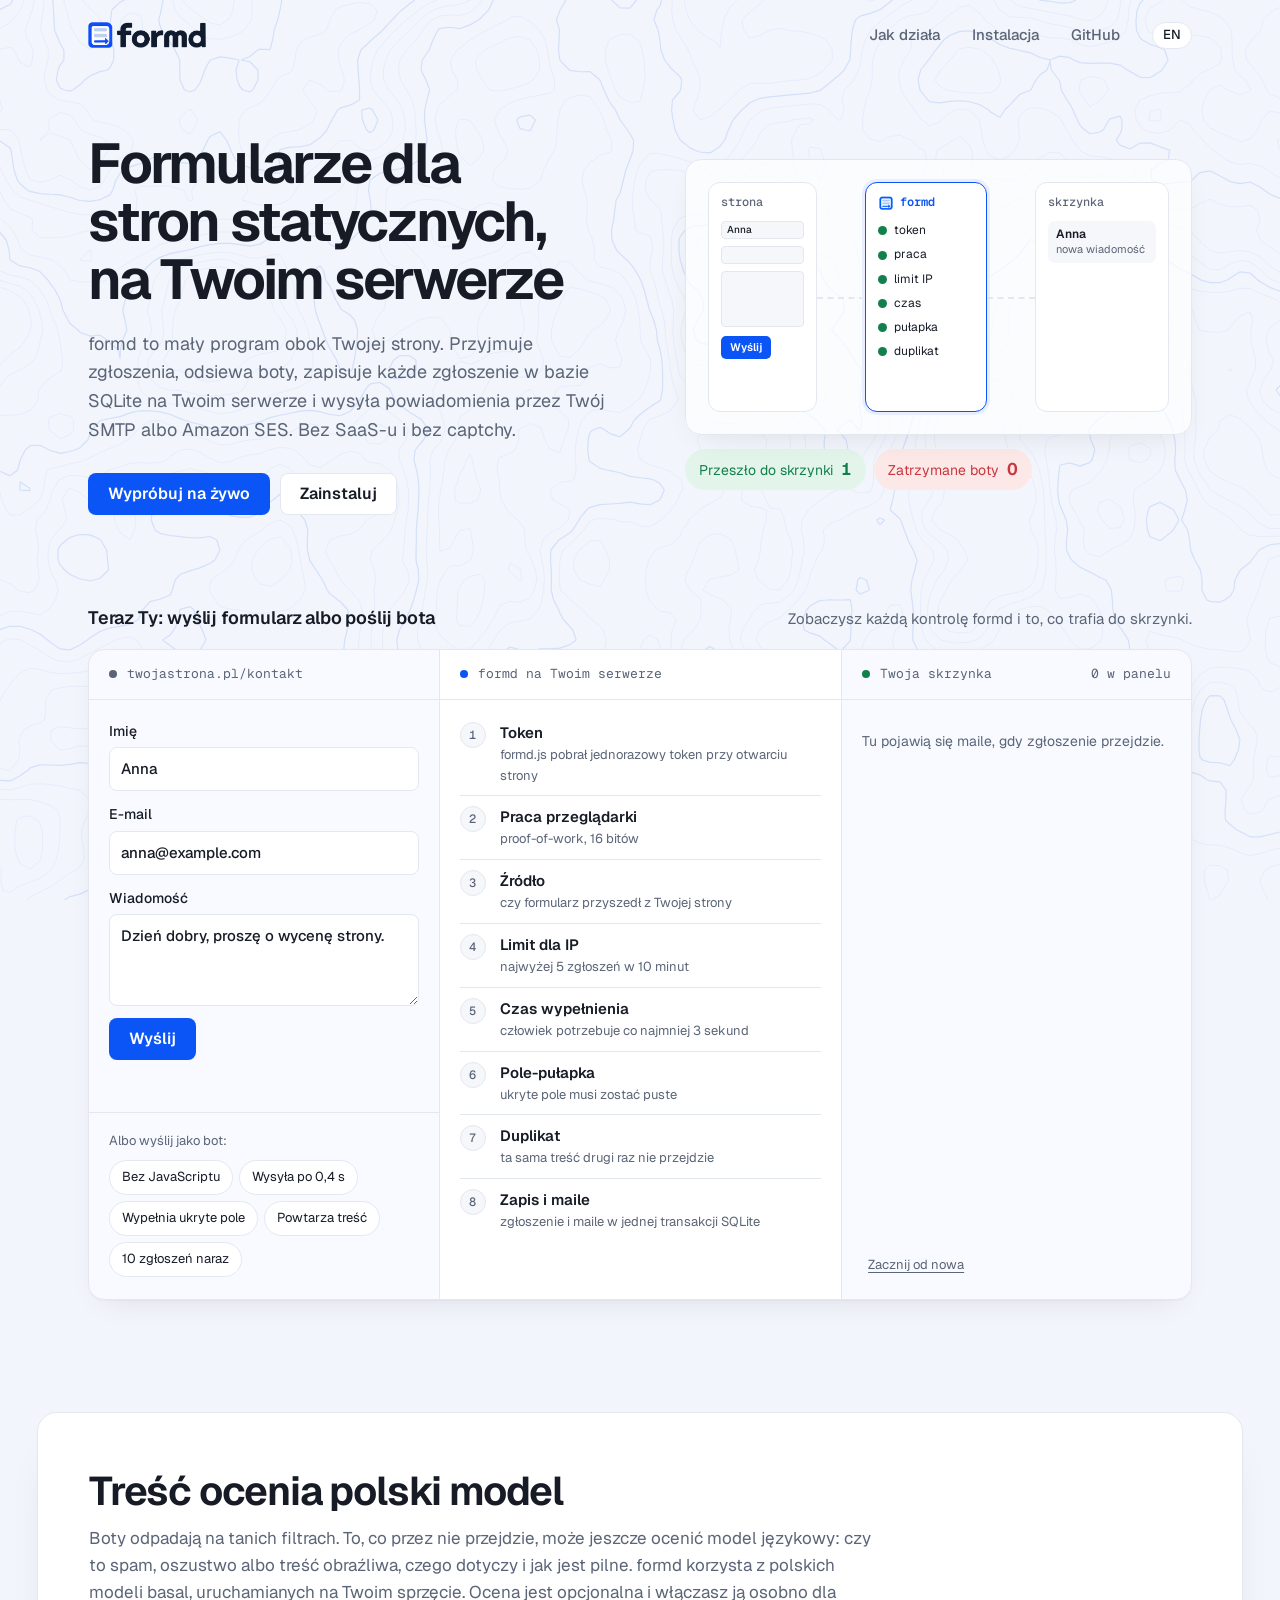
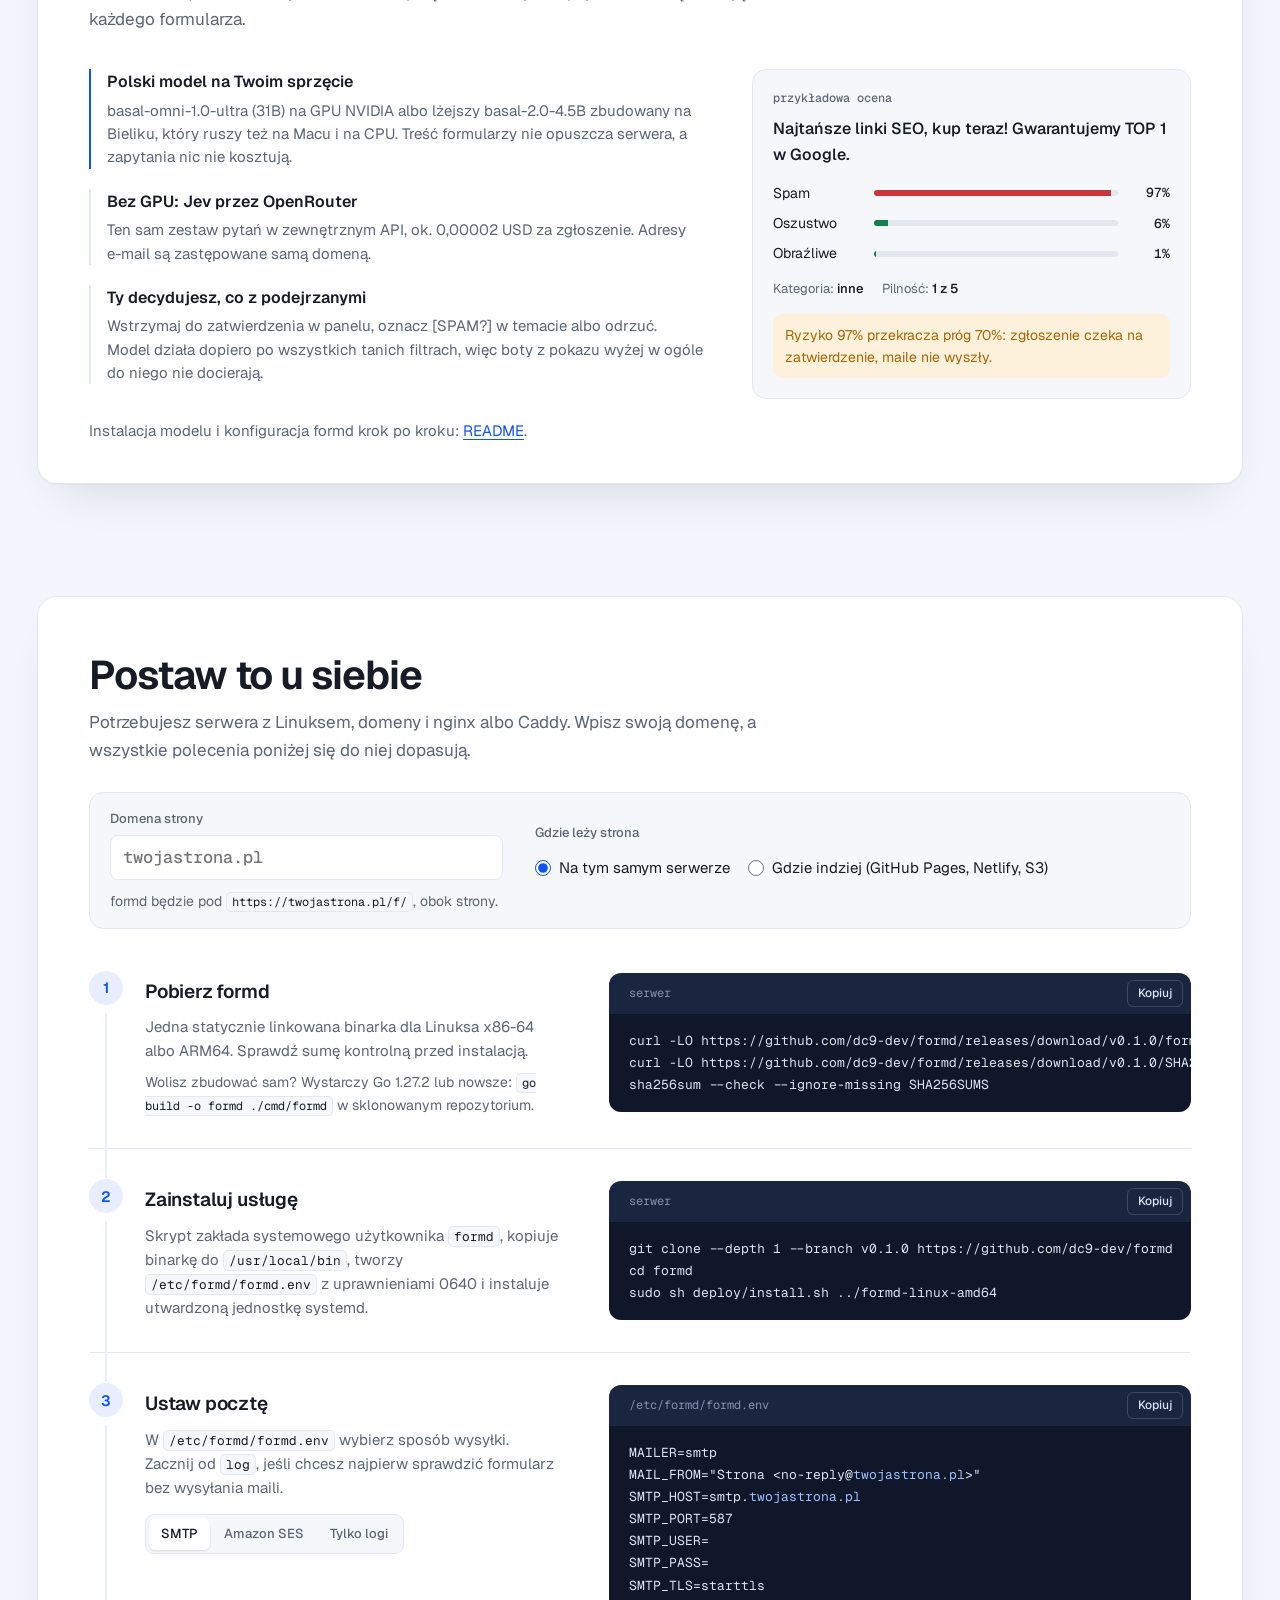
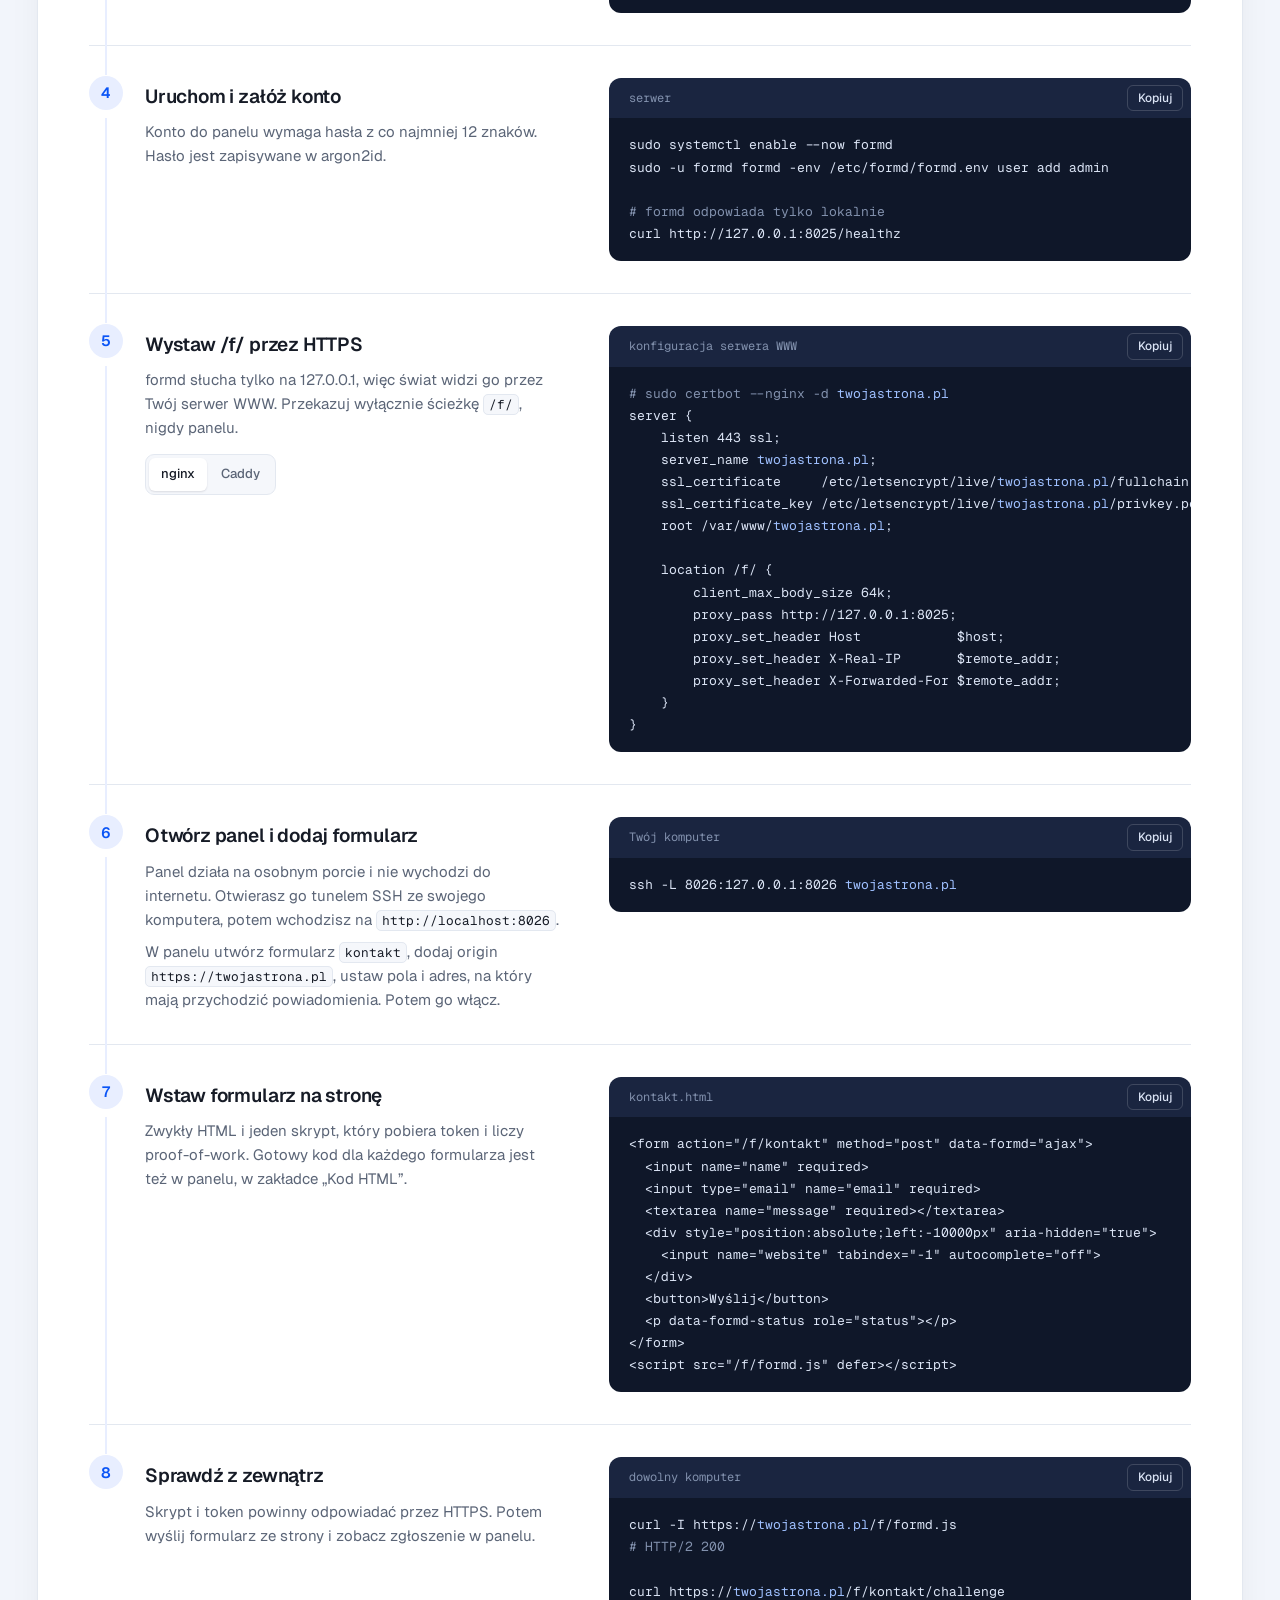
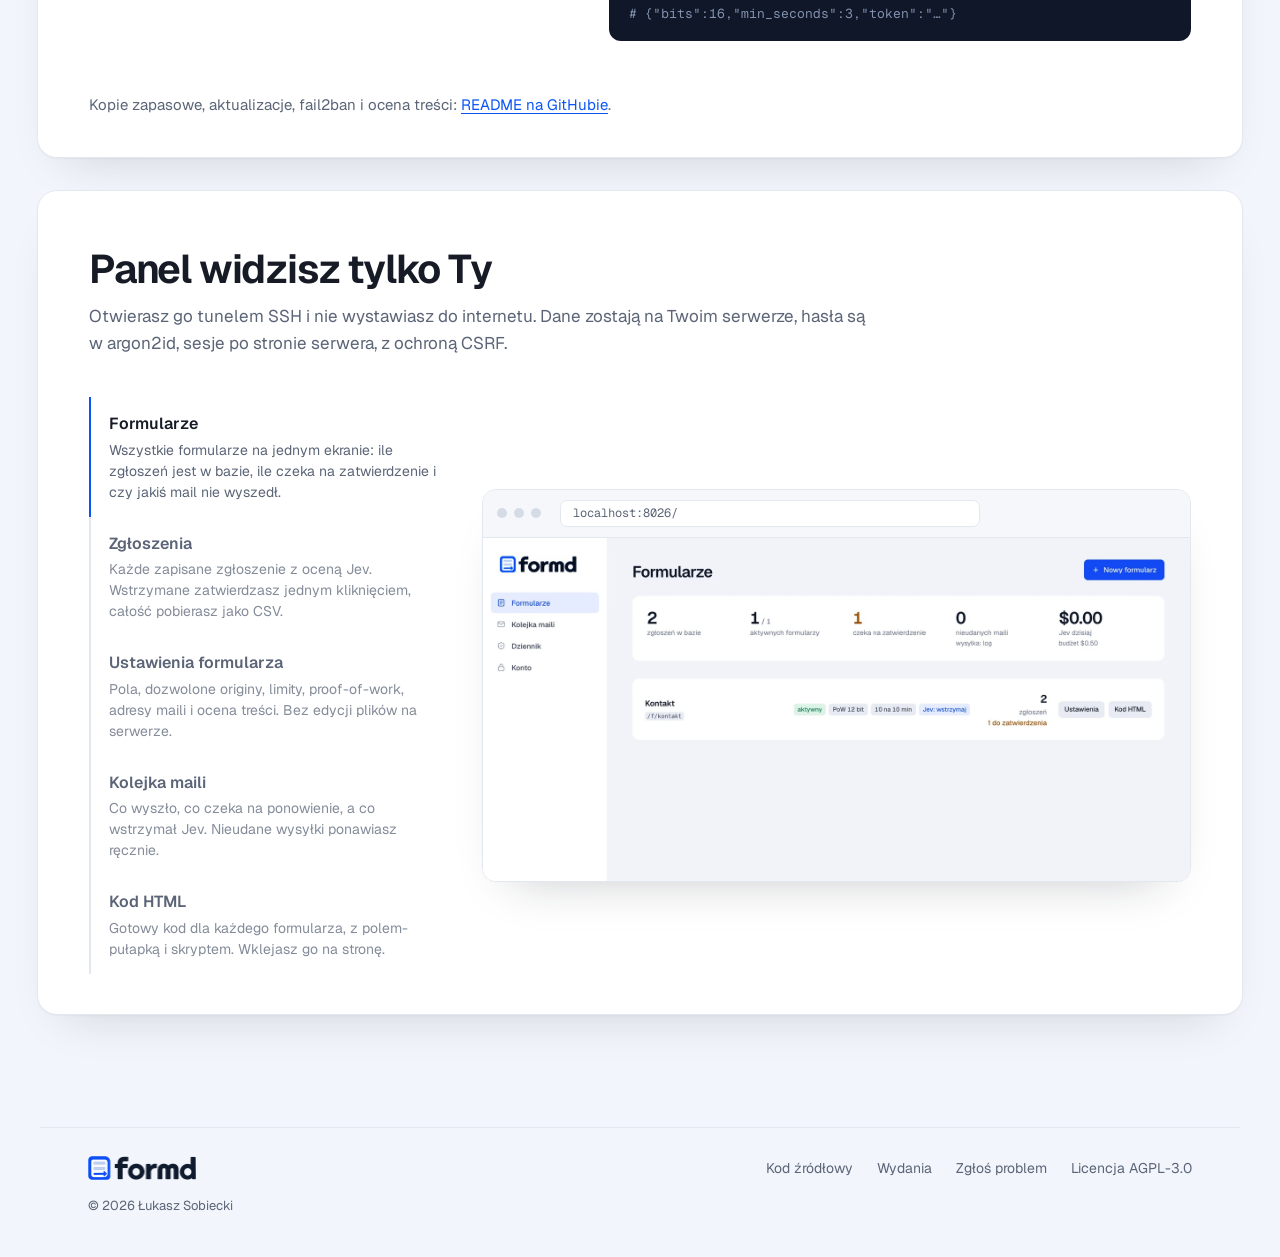
==== docs/pl/index.html @ 0fc8b959 "Serve the site in English and Polish and describe the Polish model English is now the default at / w" ====
<!doctype html>
<html lang="pl">
<head>
<meta charset="utf-8">
<meta name="viewport" content="width=device-width,initial-scale=1">
<title>formd · formularze dla stron statycznych, na Twoim serwerze</title>
<meta name="description" content="formd to mały program obok strony statycznej: przyjmuje formularz, odsiewa boty, zapisuje do SQLite i wysyła maile przez SMTP lub SES. Zobacz na żywo, jak działa.">
<link rel="canonical" href="https://formd.top/pl/">
<link rel="alternate" hreflang="en" href="https://formd.top/">
<link rel="alternate" hreflang="pl" href="https://formd.top/pl/">
<link rel="alternate" hreflang="x-default" href="https://formd.top/">
<meta property="og:title" content="formd · formularze bez SaaS-u">
<meta property="og:description" content="Jedna binarka w Go obok strony statycznej. Formularze, SQLite, SMTP lub SES, proof-of-work zamiast captchy.">
<meta property="og:image" content="https://formd.top/assets/og-pl.png">
<meta property="og:url" content="https://formd.top/pl/">
<meta property="og:locale" content="pl_PL">
<meta name="twitter:card" content="summary_large_image">
<meta name="theme-color" content="#ffffff">
<link rel="icon" href="../assets/favicon.ico" sizes="any">
<link rel="icon" type="image/png" sizes="32x32" href="../assets/formd-icon-32.png">
<link rel="apple-touch-icon" href="../assets/formd-icon-180.png">
<link rel="preconnect" href="https://fonts.googleapis.com">
<link rel="preconnect" href="https://fonts.gstatic.com" crossorigin>
<link href="https://fonts.googleapis.com/css2?family=Geist:wght@400..700&family=Geist+Mono:wght@400;500&display=swap" rel="stylesheet">
<link rel="stylesheet" href="../site.css">
<script src="../site.js" defer></script>
</head>
<body>
<canvas class="bg" aria-hidden="true"></canvas>
<a class="skip" href="#demo">Przejdź do pokazu</a>

<nav class="nav" aria-label="Główna">
  <a class="logo" href="./"><img src="../assets/formd-logo-2x.png" alt="formd" width="118" height="26"></a>
  <div class="nav-links">
    <a href="#demo">Jak działa</a>
    <a href="#install">Instalacja</a>
    <a href="https://github.com/dc9-dev/formd">GitHub</a>
    <a class="lang" href="../" hreflang="en" lang="en" data-lang="en">EN</a>
  </div>
</nav>

<header class="hero">
  <div class="hero-copy">
    <h1>Formularze dla stron statycznych, <span class="nowrap">na Twoim serwerze</span></h1>
    <p>formd to mały program obok Twojej strony. Przyjmuje zgłoszenia, odsiewa boty, zapisuje każde zgłoszenie w bazie SQLite na Twoim serwerze i wysyła powiadomienia przez Twój SMTP albo Amazon SES. Bez SaaS-u i bez captchy.</p>
    <div class="hero-cta">
      <a class="btn btn-lg" href="#demo">Wypróbuj na żywo</a>
      <a class="btn btn-lg btn-ghost" href="#install">Zainstaluj</a>
    </div>
  </div>

  <figure class="viz" aria-labelledby="viz-cap">
    <div class="viz-stage" aria-hidden="true">
      <div class="node n-site">
        <span class="nh">strona</span>
        <div class="mini"><i><em data-type></em></i><i></i><i class="tall"></i><b data-send>Wyślij</b></div>
      </div>
      <div class="node n-formd">
        <span class="nh"><img src="../assets/formd-icon-32.png" alt="" width="16" height="16">formd</span>
        <ul class="ticks"><li data-c="token">token</li><li data-c="praca">praca</li><li data-c="limit">limit IP</li><li data-c="czas">czas</li><li data-c="pulapka">pułapka</li><li data-c="duplikat">duplikat</li></ul>
        <span class="why"></span>
      </div>
      <div class="node n-inbox">
        <span class="nh">skrzynka</span>
        <ul class="rows"></ul>
      </div>
    </div>
    <figcaption id="viz-cap">
      <span class="tally ok">Przeszło do skrzynki <b data-pass>0</b></span>
      <span class="tally bad">Zatrzymane boty <b data-stop>0</b></span>
    </figcaption>
  </figure>
</header>

<main>

<section class="demo" id="demo" aria-labelledby="demo-h">
  <div class="demo-head">
    <h2 id="demo-h">Teraz Ty: wyślij formularz albo poślij bota</h2>
    <p>Zobaczysz każdą kontrolę formd i to, co trafia do skrzynki.</p>
  </div>

  <div class="demo-grid">

    <!-- 1. the visitor's side -->
    <div class="pane site">
      <div class="pane-head"><span class="dot" aria-hidden="true"></span><span>twojastrona.pl/kontakt</span></div>
      <form class="site-form" id="contact" novalidate autocomplete="off">
        <label>Imię<input name="name" value="Anna" maxlength="60" required></label>
        <label>E-mail<input name="email" type="email" value="anna@example.com" maxlength="80" required></label>
        <label>Wiadomość<textarea name="message" rows="3" maxlength="400" required>Dzień dobry, proszę o wycenę strony.</textarea></label>
        <div class="trap" data-trap hidden>
          <label>Ukryte pole „website”<input name="website" tabindex="-1"></label>
          <small>Ludzie go nie widzą. Boty wypełniają wszystko.</small>
        </div>
        <button class="btn" type="submit">Wyślij</button>
        <p class="site-status" data-site-status role="status"></p>
      </form>
      <div class="bots">
        <p>Albo wyślij jako bot:</p>
        <div class="bot-btns">
          <button type="button" data-bot="nojs">Bez JavaScriptu</button>
          <button type="button" data-bot="fast">Wysyła po 0,4 s</button>
          <button type="button" data-bot="trap">Wypełnia ukryte pole</button>
          <button type="button" data-bot="dup">Powtarza treść</button>
          <button type="button" data-bot="flood">10 zgłoszeń naraz</button>
        </div>
      </div>
    </div>

    <!-- 2. what formd checks -->
    <div class="pane flow">
      <div class="pane-head"><span class="dot dot-blue" aria-hidden="true"></span><span>formd na Twoim serwerze</span><span class="pane-meta" data-req></span></div>
      <ol class="steps" aria-live="polite">
        <li data-step="token"><b>Token</b><span>formd.js pobrał jednorazowy token przy otwarciu strony</span></li>
        <li data-step="pow"><b>Praca przeglądarki</b><span>proof-of-work, 16 bitów</span></li>
        <li data-step="origin"><b>Źródło</b><span>czy formularz przyszedł z Twojej strony</span></li>
        <li data-step="rate"><b>Limit dla IP</b><span>najwyżej 5 zgłoszeń w 10 minut</span></li>
        <li data-step="time"><b>Czas wypełnienia</b><span>człowiek potrzebuje co najmniej 3 sekund</span></li>
        <li data-step="trap"><b>Pole-pułapka</b><span>ukryte pole musi zostać puste</span></li>
        <li data-step="dup"><b>Duplikat</b><span>ta sama treść drugi raz nie przejdzie</span></li>
        <li data-step="save"><b>Zapis i maile</b><span>zgłoszenie i maile w jednej transakcji SQLite</span></li>
      </ol>
      <p class="verdict" data-verdict></p>
    </div>

    <!-- 3. what you get -->
    <div class="pane inbox">
      <div class="pane-head"><span class="dot dot-green" aria-hidden="true"></span><span>Twoja skrzynka</span><span class="pane-meta"><span data-count>0</span> w panelu</span></div>
      <ul class="mails" data-mails>
        <li class="empty">Tu pojawią się maile, gdy zgłoszenie przejdzie.</li>
      </ul>
      <p class="blocked" data-blocked hidden>Zatrzymane boty: <b data-blocked-n>0</b>. Żaden nie dotarł do skrzynki.</p>
      <button class="reset" type="button" data-reset>Zacznij od nowa</button>
    </div>

  </div>
</section>

<section class="model card" id="model" aria-labelledby="model-h">
  <div class="panel-head">
    <h2 id="model-h">Treść ocenia polski model</h2>
    <p>Boty odpadają na tanich filtrach. To, co przez nie przejdzie, może jeszcze ocenić model językowy: czy to spam, oszustwo albo treść obraźliwa, czego dotyczy i jak jest pilne. formd korzysta z polskich modeli basal, uruchamianych na Twoim sprzęcie. Ocena jest opcjonalna i włączasz ją osobno dla każdego formularza.</p>
  </div>
  <div class="m-grid">
    <ul class="m-opts">
      <li class="m-main"><b>Polski model na Twoim sprzęcie</b><span>basal-omni-1.0-ultra (31B) na GPU NVIDIA albo lżejszy basal-2.0-4.5B zbudowany na Bieliku, który ruszy też na Macu i na CPU. Treść formularzy nie opuszcza serwera, a zapytania nic nie kosztują.</span></li>
      <li><b>Bez GPU: Jev przez OpenRouter</b><span>Ten sam zestaw pytań w zewnętrznym API, ok. 0,00002 USD za zgłoszenie. Adresy e-mail są zastępowane samą domeną.</span></li>
      <li><b>Ty decydujesz, co z podejrzanymi</b><span>Wstrzymaj do zatwierdzenia w panelu, oznacz [SPAM?] w temacie albo odrzuć. Model działa dopiero po wszystkich tanich filtrach, więc boty z pokazu wyżej w ogóle do niego nie docierają.</span></li>
    </ul>
    <figure class="readout">
      <figcaption>przykładowa ocena</figcaption>
      <q>Najtańsze linki SEO, kup teraz! Gwarantujemy TOP 1 w Google.</q>
        <div class="r-row"><span>Spam</span><span class="r-bar hi"><i style="width:97%"></i></span><output>97%</output></div>
        <div class="r-row"><span>Oszustwo</span><span class="r-bar"><i style="width:6%"></i></span><output>6%</output></div>
        <div class="r-row"><span>Obraźliwe</span><span class="r-bar"><i style="width:1%"></i></span><output>1%</output></div>
      <div class="r-meta"><span>Kategoria: <b>inne</b></span><span>Pilność: <b>1 z 5</b></span></div>
      <p class="r-verdict">Ryzyko 97% przekracza próg 70%: zgłoszenie czeka na zatwierdzenie, maile nie wyszły.</p>
    </figure>
  </div>
  <p class="more">Instalacja modelu i konfiguracja formd krok po kroku: <a href="https://github.com/dc9-dev/formd/blob/main/README.pl.md#polski-model-na-własnym-sprzęcie-basal">README</a>.</p>
</section>

<section class="install" id="install" aria-labelledby="inst-h">
  <div class="inst-head">
    <h2 id="inst-h">Postaw to u siebie</h2>
    <p>Potrzebujesz serwera z Linuksem, domeny i nginx albo Caddy. Wpisz swoją domenę, a wszystkie polecenia poniżej się do niej dopasują.</p>
  </div>

  <form class="setup" id="setup" autocomplete="off" novalidate>
    <label class="setup-domain">Domena strony
      <input name="domain" placeholder="twojastrona.pl" maxlength="80" spellcheck="false" inputmode="url">
    </label>
    <fieldset class="setup-where">
      <legend>Gdzie leży strona</legend>
      <label><input type="radio" name="where" value="same" checked> Na tym samym serwerze</label>
      <label><input type="radio" name="where" value="other"> Gdzie indziej (GitHub Pages, Netlify, S3)</label>
    </fieldset>
    <p class="setup-note" data-variant="same">formd będzie pod <code>https://<span data-d>twojastrona.pl</span>/f/</code>, obok strony.</p>
    <p class="setup-note" data-variant="other" hidden>formd stanie na subdomenie <code>https://<span data-h>forms.twojastrona.pl</span>/f/</code>. Dodaj dla niej rekord DNS A wskazujący na ten serwer.</p>
  </form>

  <ol class="guide">
    <li class="g-step">
      <div class="g-text">
        <h3>Pobierz formd</h3>
        <p>Jedna statycznie linkowana binarka dla Linuksa x86-64 albo ARM64. Sprawdź sumę kontrolną przed instalacją.</p>
        <p class="g-alt">Wolisz zbudować sam? Wystarczy Go 1.27.2 lub nowsze: <code>go build -o formd ./cmd/formd</code> w sklonowanym repozytorium.</p>
      </div>
      <div class="g-code" data-label="serwer"><pre><code>curl -LO https://github.com/dc9-dev/formd/releases/download/v0.1.0/formd-linux-amd64
curl -LO https://github.com/dc9-dev/formd/releases/download/v0.1.0/SHA256SUMS
sha256sum --check --ignore-missing SHA256SUMS</code></pre></div>
    </li>

    <li class="g-step">
      <div class="g-text">
        <h3>Zainstaluj usługę</h3>
        <p>Skrypt zakłada systemowego użytkownika <code>formd</code>, kopiuje binarkę do <code>/usr/local/bin</code>, tworzy <code>/etc/formd/formd.env</code> z uprawnieniami 0640 i instaluje utwardzoną jednostkę systemd.</p>
      </div>
      <div class="g-code" data-label="serwer"><pre><code>git clone --depth 1 --branch v0.1.0 https://github.com/dc9-dev/formd
cd formd
sudo sh deploy/install.sh ../formd-linux-amd64</code></pre></div>
    </li>

    <li class="g-step">
      <div class="g-text">
        <h3>Ustaw pocztę</h3>
        <p>W <code>/etc/formd/formd.env</code> wybierz sposób wysyłki. Zacznij od <code>log</code>, jeśli chcesz najpierw sprawdzić formularz bez wysyłania maili.</p>
        <div class="seg" role="tablist" aria-label="Sposób wysyłki">
          <button type="button" role="tab" aria-selected="true" data-tab="mail" data-show="smtp">SMTP</button>
          <button type="button" role="tab" aria-selected="false" data-tab="mail" data-show="ses">Amazon SES</button>
          <button type="button" role="tab" aria-selected="false" data-tab="mail" data-show="log">Tylko logi</button>
        </div>
      </div>
      <div class="g-code" data-label="/etc/formd/formd.env">
        <pre data-pane="mail" data-name="smtp"><code>MAILER=smtp
MAIL_FROM="Strona &lt;no-reply@<span data-d>twojastrona.pl</span>&gt;"
SMTP_HOST=smtp.<span data-d>twojastrona.pl</span>
SMTP_PORT=587
SMTP_USER=
SMTP_PASS=
SMTP_TLS=starttls</code></pre>
        <pre data-pane="mail" data-name="ses" hidden><code>MAILER=ses
MAIL_FROM="Strona &lt;no-reply@<span data-d>twojastrona.pl</span>&gt;"
AWS_REGION=eu-central-1
<span class="c"># poświadczenia: rola IAM instancji albo
# AWS_ACCESS_KEY_ID i AWS_SECRET_ACCESS_KEY</span></code></pre>
        <pre data-pane="mail" data-name="log" hidden><code>MAILER=log
<span class="c"># maile trafiają tylko do dziennika:
# journalctl -u formd -f</span></code></pre>
      </div>
    </li>

    <li class="g-step">
      <div class="g-text">
        <h3>Uruchom i załóż konto</h3>
        <p>Konto do panelu wymaga hasła z co najmniej 12 znaków. Hasło jest zapisywane w argon2id.</p>
      </div>
      <div class="g-code" data-label="serwer"><pre><code>sudo systemctl enable --now formd
sudo -u formd formd -env /etc/formd/formd.env user add admin

<span class="c"># formd odpowiada tylko lokalnie</span>
curl http://127.0.0.1:8025/healthz</code></pre></div>
    </li>

    <li class="g-step">
      <div class="g-text">
        <h3>Wystaw /f/ przez HTTPS</h3>
        <p>formd słucha tylko na 127.0.0.1, więc świat widzi go przez Twój serwer WWW. Przekazuj wyłącznie ścieżkę <code>/f/</code>, nigdy panelu.</p>
        <div class="seg" role="tablist" aria-label="Serwer WWW">
          <button type="button" role="tab" aria-selected="true" data-tab="proxy" data-show="nginx">nginx</button>
          <button type="button" role="tab" aria-selected="false" data-tab="proxy" data-show="caddy">Caddy</button>
        </div>
        <p class="g-alt" data-pane="proxy" data-name="caddy" hidden>Caddy sam pobierze certyfikat przy pierwszym starcie.</p>
      </div>
      <div class="g-code" data-label="konfiguracja serwera WWW">
        <pre data-pane="proxy" data-name="nginx"><code><span class="c"># sudo certbot --nginx -d <span data-h>twojastrona.pl</span></span>
server {
    listen 443 ssl;
    server_name <span data-h>twojastrona.pl</span>;
    ssl_certificate     /etc/letsencrypt/live/<span data-h>twojastrona.pl</span>/fullchain.pem;
    ssl_certificate_key /etc/letsencrypt/live/<span data-h>twojastrona.pl</span>/privkey.pem;
<span data-variant="same">    root /var/www/<span data-d>twojastrona.pl</span>;
</span>
    location /f/ {
        client_max_body_size 64k;
        proxy_pass http://127.0.0.1:8025;
        proxy_set_header Host            $host;
        proxy_set_header X-Real-IP       $remote_addr;
        proxy_set_header X-Forwarded-For $remote_addr;
    }
<span data-variant="other" hidden>
    location / { return 404; }
</span>}</code></pre>
        <pre data-pane="proxy" data-name="caddy" hidden><code><span data-h>twojastrona.pl</span> {
<span data-variant="same">    root * /var/www/<span data-d>twojastrona.pl</span>
</span>    handle /f/* {
        request_body {
            max_size 64KB
        }
        reverse_proxy 127.0.0.1:8025 {
            header_up X-Real-IP {remote_host}
        }
    }
    handle {
<span data-variant="same">        file_server
</span><span data-variant="other" hidden>        respond 404
</span>    }
}</code></pre>
      </div>
    </li>

    <li class="g-step">
      <div class="g-text">
        <h3>Otwórz panel i dodaj formularz</h3>
        <p>Panel działa na osobnym porcie i nie wychodzi do internetu. Otwierasz go tunelem SSH ze swojego komputera, potem wchodzisz na <code>http://localhost:8026</code>.</p>
        <p>W panelu utwórz formularz <code>kontakt</code>, dodaj origin <code>https://<span data-d>twojastrona.pl</span></code>, ustaw pola i adres, na który mają przychodzić powiadomienia. Potem go włącz.</p>
      </div>
      <div class="g-code" data-label="Twój komputer"><pre><code>ssh -L 8026:127.0.0.1:8026 <span data-h>twojastrona.pl</span></code></pre></div>
    </li>

    <li class="g-step">
      <div class="g-text">
        <h3>Wstaw formularz na stronę</h3>
        <p>Zwykły HTML i jeden skrypt, który pobiera token i liczy proof-of-work. Gotowy kod dla każdego formularza jest też w panelu, w zakładce „Kod HTML”.</p>
        <p class="g-alt" data-variant="other" hidden>Jeśli strona ma nagłówek CSP, dopisz <code><span data-h>forms.twojastrona.pl</span></code> do <code>script-src</code>, <code>connect-src</code> i <code>form-action</code>.</p>
      </div>
      <div class="g-code" data-label="kontakt.html"><pre><code>&lt;form action="<span data-base></span>/f/kontakt" method="post" data-formd="ajax"&gt;
  &lt;input name="name" required&gt;
  &lt;input type="email" name="email" required&gt;
  &lt;textarea name="message" required&gt;&lt;/textarea&gt;
  &lt;div style="position:absolute;left:-10000px" aria-hidden="true"&gt;
    &lt;input name="website" tabindex="-1" autocomplete="off"&gt;
  &lt;/div&gt;
  &lt;button&gt;Wyślij&lt;/button&gt;
  &lt;p data-formd-status role="status"&gt;&lt;/p&gt;
&lt;/form&gt;
&lt;script src="<span data-base></span>/f/formd.js" defer&gt;&lt;/script&gt;</code></pre></div>
    </li>

    <li class="g-step">
      <div class="g-text">
        <h3>Sprawdź z zewnątrz</h3>
        <p>Skrypt i token powinny odpowiadać przez HTTPS. Potem wyślij formularz ze strony i zobacz zgłoszenie w panelu.</p>
      </div>
      <div class="g-code" data-label="dowolny komputer"><pre><code>curl -I https://<span data-h>twojastrona.pl</span>/f/formd.js
<span class="c"># HTTP/2 200</span>

curl https://<span data-h>twojastrona.pl</span>/f/kontakt/challenge
<span class="c"># {"bits":16,"min_seconds":3,"token":"…"}</span></code></pre></div>
    </li>
  </ol>

  <p class="more">Kopie zapasowe, aktualizacje, fail2ban i ocena treści: <a href="https://github.com/dc9-dev/formd/blob/main/README.pl.md#wdrożenie-na-serwerze">README na GitHubie</a>.</p>
</section>

<section class="panel card" id="panel" aria-labelledby="panel-h">
  <div class="panel-head">
    <h2 id="panel-h">Panel widzisz tylko&nbsp;Ty</h2>
    <p>Otwierasz go tunelem SSH i nie wystawiasz do internetu. Dane zostają na Twoim serwerze, hasła są w argon2id, sesje po stronie serwera, z ochroną CSRF.</p>
  </div>

  <div class="shots">
    <div class="shot-list" role="tablist" aria-label="Ekrany panelu" aria-orientation="vertical">
      <button type="button" role="tab" id="st-0" aria-controls="sp-0" aria-selected="true">
        <b>Formularze</b><span>Wszystkie formularze na jednym ekranie: ile zgłoszeń jest w bazie, ile czeka na zatwierdzenie i czy jakiś mail nie wyszedł.</span>
      </button>
      <button type="button" role="tab" id="st-1" aria-controls="sp-1" aria-selected="false" tabindex="-1">
        <b>Zgłoszenia</b><span>Każde zapisane zgłoszenie z oceną Jev. Wstrzymane zatwierdzasz jednym kliknięciem, całość pobierasz jako CSV.</span>
      </button>
      <button type="button" role="tab" id="st-2" aria-controls="sp-2" aria-selected="false" tabindex="-1">
        <b>Ustawienia formularza</b><span>Pola, dozwolone originy, limity, proof-of-work, adresy maili i ocena treści. Bez edycji plików na serwerze.</span>
      </button>
      <button type="button" role="tab" id="st-3" aria-controls="sp-3" aria-selected="false" tabindex="-1">
        <b>Kolejka maili</b><span>Co wyszło, co czeka na ponowienie, a co wstrzymał Jev. Nieudane wysyłki ponawiasz ręcznie.</span>
      </button>
      <button type="button" role="tab" id="st-4" aria-controls="sp-4" aria-selected="false" tabindex="-1">
        <b>Kod HTML</b><span>Gotowy kod dla każdego formularza, z polem-pułapką i skryptem. Wklejasz go na stronę.</span>
      </button>
    </div>
    <div class="browser">
      <div class="browser-bar" aria-hidden="true"><i></i><i></i><i></i><span class="url" data-url>localhost:8026/</span></div>
      <div class="shot-stage">
        <div role="tabpanel" id="sp-0" aria-labelledby="st-0" data-url="localhost:8026/">
          <img src="../assets/panel-forms.webp" alt="Lista formularzy z licznikami: zgłoszenia w bazie, aktywne formularze, czekające na zatwierdzenie, nieudane maile i dzienny koszt Jev" width="1600" height="778" loading="lazy">
        </div>
        <div role="tabpanel" id="sp-1" aria-labelledby="st-1" data-url="localhost:8026/forms/kontakt/submissions" hidden>
          <img src="../assets/panel-submissions.webp" alt="Zgłoszenia formularza Kontakt: wstrzymane zgłoszenie z oceną Jev spam 93% i przyciskiem Zatwierdź i wyślij oraz zwykłe zgłoszenie od Anny" width="1600" height="778" loading="lazy">
        </div>
        <div role="tabpanel" id="sp-2" aria-labelledby="st-2" data-url="localhost:8026/forms/kontakt" hidden>
          <img src="../assets/panel-settings.webp" alt="Ustawienia formularza Kontakt: nazwa, dozwolone originy, przekierowania i lista pól z typem, wymaganiem i limitem znaków" width="1600" height="778" loading="lazy">
        </div>
        <div role="tabpanel" id="sp-3" aria-labelledby="st-3" data-url="localhost:8026/outbox" hidden>
          <img src="../assets/panel-outbox.webp" alt="Kolejka maili z filtrami Oczekujące, Wysłane, Nieudane, Wstrzymane i dwoma mailami: jednym wstrzymanym, jednym wysłanym" width="1600" height="778" loading="lazy">
        </div>
        <div role="tabpanel" id="sp-4" aria-labelledby="st-4" data-url="localhost:8026/forms/kontakt/snippet" hidden>
          <img src="../assets/panel-snippet.webp" alt="Gotowy kod HTML formularza Kontakt z polem-pułapką i skryptem formd.js" width="1600" height="778" loading="lazy">
        </div>
      </div>
    </div>
  </div>
</section>


</main>

<footer class="foot">
  <img src="../assets/formd-logo-2x.png" alt="formd" width="108" height="24" loading="lazy">
  <nav aria-label="Linki">
    <a href="https://github.com/dc9-dev/formd">Kod źródłowy</a>
    <a href="https://github.com/dc9-dev/formd/releases">Wydania</a>
    <a href="https://github.com/dc9-dev/formd/issues">Zgłoś problem</a>
    <a href="https://github.com/dc9-dev/formd/blob/main/LICENSE">Licencja AGPL-3.0</a>
  </nav>
  <p class="foot-copy">© 2026 Łukasz Sobiecki</p>
</footer>

</body>
</html>
---- docs/site.css ----
/* formd.top — a light page built around one live demo of what formd does
   with a form submission. Geist, the panel's own typeface; the logo blue;
   status colours only where a status is shown. */

:root {
  --page: #f2f5fb;
  --bg: #ffffff;
  --surface: #f5f7fb;
  --line: #e3e8f0;
  --ink: #161b26;
  --muted: #5b6577;
  --blue: #0b55f6;
  --blue-soft: #e8eeff;
  --green: #12804a;
  --green-soft: #e3f5ea;
  --amber: #a86400;
  --amber-soft: #fdf1dc;
  --red: #c9363c;
  --red-soft: #fde8e8;

  --sans: "Geist", system-ui, -apple-system, "Segoe UI", sans-serif;
  --mono: "Geist Mono", ui-monospace, "SF Mono", Menlo, monospace;

  --gutter: clamp(16px, 4vw, 48px);
  --max: 1200px;
  --r: 12px;
}

*, *::before, *::after { box-sizing: border-box; }
html { -webkit-text-size-adjust: 100%; scroll-behavior: smooth; }
@media (prefers-reduced-motion: reduce) { html { scroll-behavior: auto; } }
body { margin: 0; background: var(--page); color: var(--ink); font: 400 1rem/1.6 var(--sans); -webkit-font-smoothing: antialiased; }
img { display: block; max-width: 100%; height: auto; }
h1, h2, h3, p, ol, ul, pre { margin: 0; }
ol, ul { padding: 0; list-style: none; }
a { color: var(--blue); text-underline-offset: 3px; }
code, pre { font-family: var(--mono); }
button, input, textarea { font: inherit; color: inherit; }
:focus-visible { outline: 2px solid var(--blue); outline-offset: 2px; }
[hidden] { display: none !important; }
.sr { position: absolute; width: 1px; height: 1px; overflow: hidden; clip: rect(0 0 0 0); white-space: nowrap; }
.bg { position: fixed; inset: 0; z-index: -1; width: 100%; height: 100%; pointer-events: none; }
.skip { position: absolute; left: 16px; top: -60px; background: var(--ink); color: #fff; padding: 8px 12px; border-radius: 6px; text-decoration: none; z-index: 10; }
.skip:focus { top: 12px; }

/* ---------- nav + hero ---------- */
.nav { max-width: var(--max); margin: 0 auto; padding: 22px var(--gutter); display: flex; align-items: center; justify-content: space-between; gap: 20px; }
.nav-links { display: flex; gap: clamp(14px, 3vw, 32px); font-size: 0.9375rem; font-weight: 500; }
.nav-links a { color: var(--muted); text-decoration: none; }
.nav-links a:hover { color: var(--ink); }
.nav-links { align-items: center; }
.nav-links .lang { color: var(--ink); border: 1px solid var(--line); background: var(--bg); border-radius: 999px; padding: 2px 10px; font-size: 0.8125rem; }
.nav-links .lang:hover { border-color: var(--blue); color: var(--blue); }
@media (max-width: 520px) { .nav-links a:not(:nth-last-child(-n+2)) { display: none; } }

.hero {
  max-width: var(--max); margin: 0 auto;
  padding: clamp(28px, 5vw, 72px) var(--gutter) clamp(56px, 7vw, 96px);
  display: grid; grid-template-columns: minmax(0, 1.05fr) minmax(0, 1fr);
  gap: 40px clamp(32px, 5vw, 64px); align-items: center;
}
.nowrap { white-space: nowrap; }
.hero h1 { font-size: clamp(2.25rem, 1.2rem + 2.9vw, 3.5rem); font-weight: 650; line-height: 1.04; letter-spacing: -0.04em; text-wrap: balance; }
.hero-copy > p { margin-top: 20px; color: var(--muted); font-size: 1.125rem; max-width: 32em; }
.hero-cta { margin-top: 28px; display: flex; flex-wrap: wrap; gap: 10px; }
.btn-lg { min-height: 48px; padding: 0 22px; text-decoration: none; }
.btn.btn-ghost { background: var(--bg); color: var(--ink); box-shadow: inset 0 0 0 1px var(--line); }
.btn.btn-ghost:hover { background: var(--surface); }
@media (max-width: 960px) { .hero { grid-template-columns: minmax(0, 1fr); } }

/* hero diagram: submissions travel site -> formd -> inbox */
.viz { margin: 0; }
.viz-stage {
  --g: clamp(28px, 4vw, 48px);
  position: relative;
  display: grid; grid-template-columns: minmax(0, 0.9fr) minmax(0, 1fr) minmax(0, 1.1fr); gap: var(--g);
  padding: 22px; border: 1px solid var(--line); border-radius: 16px; background: rgba(255, 255, 255, .7);
  box-shadow: 0 12px 32px -16px rgba(22, 27, 38, .12);
}
.node { position: relative; z-index: 1; background: var(--bg); border: 1px solid var(--line); border-radius: 12px; padding: 12px; min-width: 0; }
.nh { display: flex; align-items: center; gap: 6px; font: 500 0.75rem/1.3 var(--mono); color: var(--muted); margin-bottom: 10px; white-space: nowrap; overflow: hidden; text-overflow: ellipsis; }
.n-site::after, .n-formd::after {
  content: ""; position: absolute; top: 50%; left: 100%; width: var(--g); margin-left: 1px;
  border-top: 2px dashed var(--line);
}
.n-formd { border-color: var(--blue); box-shadow: 0 0 0 3px var(--blue-soft); }
.n-formd .nh { color: var(--blue); font-weight: 600; }
.mini { display: grid; gap: 7px; }
.mini i { display: block; height: 18px; border-radius: 4px; background: var(--surface); border: 1px solid var(--line); overflow: hidden; padding: 0 5px; font: 500 0.625rem/16px var(--sans); color: var(--ink); white-space: nowrap; }
.mini em { font-style: normal; }
.mini i.tall { height: 56px; }
.mini b { justify-self: start; margin-top: 2px; font-size: 0.6875rem; font-weight: 600; color: #fff; background: var(--blue); border-radius: 5px; padding: 3px 9px; transition: transform .12s; }
.mini b.press { transform: scale(.92); }
.ticks { display: grid; gap: 5px; }
.ticks li { display: flex; align-items: center; gap: 7px; font-size: 0.75rem; color: var(--muted); transition: color .15s; }
.ticks li::before { content: ""; width: 9px; height: 9px; border-radius: 50%; background: var(--line); flex: none; transition: background-color .15s; }
.ticks li.ok { color: var(--ink); }
.ticks li.ok::before { background: var(--green); }
.ticks li.bad { color: var(--red); font-weight: 600; }
.ticks li.bad::before { background: var(--red); }
.why { display: block; margin-top: 9px; min-height: 2.6em; font-size: 0.6875rem; line-height: 1.3; color: var(--red); font-weight: 500; }
.rows { display: grid; gap: 6px; }
.rows li { background: var(--surface); border-radius: 7px; padding: 6px 8px; font-size: 0.6875rem; line-height: 1.3; animation: drop .3s ease-out; }
.rows li b { display: block; font-weight: 600; font-size: 0.75rem; }
.rows li span { color: var(--muted); }
.pkt {
  position: absolute; z-index: 2; left: 0; top: 0;
  padding: 5px 12px; border-radius: 99px; font-size: 0.8125rem; font-weight: 600; white-space: nowrap;
  background: var(--blue); color: #fff; box-shadow: 0 4px 10px rgba(11, 85, 246, .25);
  pointer-events: none;
}
.pkt.bot { background: var(--ink); box-shadow: 0 4px 10px rgba(22, 27, 38, .2); }
.pkt.dead { background: var(--red); }
.viz figcaption { margin-top: 14px; display: flex; flex-wrap: wrap; gap: 8px; }
.tally { display: inline-flex; align-items: baseline; gap: 8px; padding: 7px 14px; border-radius: 99px; font-size: 0.875rem; }
.tally b { font-size: 1.0625rem; font-weight: 650; font-variant-numeric: tabular-nums; }
.tally.ok { background: var(--green-soft); color: var(--green); }
.tally.bad { background: var(--red-soft); color: var(--red); }
@media (max-width: 560px) {
  .viz-stage { --g: 14px; padding: 12px; }
  .node { padding: 9px; }
  .pkt { font-size: 0.6875rem; padding: 3px 9px; }
  .ticks li { font-size: 0.6875rem; }
}

/* ---------- demo ---------- */
.demo { max-width: var(--max); margin: 0 auto; padding: 0 var(--gutter); }
.demo-head { margin-bottom: 16px; display: flex; flex-wrap: wrap; align-items: baseline; justify-content: space-between; gap: 4px 24px; }
.demo-head h2 { font-size: 1.125rem; font-weight: 600; letter-spacing: -0.01em; }
.demo-head p { color: var(--muted); font-size: 0.9375rem; }
.demo-grid {
  display: grid; grid-template-columns: minmax(0, 1fr) minmax(0, 1.15fr) minmax(0, 1fr);
  border: 1px solid var(--line); border-radius: 16px; overflow: hidden; background: #f8faff;
  box-shadow: 0 1px 2px rgba(22, 27, 38, .04), 0 12px 32px -16px rgba(22, 27, 38, .12);
}
.pane { padding: 0 0 22px; min-width: 0; display: flex; flex-direction: column; }
.pane + .pane { border-left: 1px solid var(--line); }
.pane.flow { background: var(--bg); }
.pane-head { display: flex; align-items: center; gap: 10px; padding: 14px 20px; border-bottom: 1px solid var(--line); font-size: 0.8125rem; color: var(--muted); font-family: var(--mono); }
.pane-meta { margin-left: auto; white-space: nowrap; }
.dot { width: 8px; height: 8px; border-radius: 50%; background: var(--muted); flex: none; }
.dot-blue { background: var(--blue); }
.dot-green { background: var(--green); }
@media (max-width: 980px) {
  .demo-grid { grid-template-columns: minmax(0, 1fr); }
  .pane + .pane { border-left: 0; border-top: 1px solid var(--line); }
}

/* visitor form */
.site-form { padding: 20px 20px 0; display: grid; gap: 12px; }
.site-form label { display: grid; gap: 5px; font-size: 0.875rem; font-weight: 500; }
.site-form input, .site-form textarea {
  width: 100%; padding: 9px 11px; border: 1px solid var(--line); border-radius: 8px; background: var(--bg); resize: vertical; font-size: 0.9375rem;
}
.site-form input:focus, .site-form textarea:focus { outline: none; border-color: var(--blue); box-shadow: 0 0 0 3px var(--blue-soft); }
.trap { border: 1px dashed var(--amber); background: var(--amber-soft); border-radius: 8px; padding: 10px 12px; }
.trap small { display: block; margin-top: 4px; color: var(--amber); font-size: 0.8125rem; }
.btn {
  justify-self: start; display: inline-flex; align-items: center; gap: 8px;
  min-height: 42px; padding: 0 20px; border: 0; border-radius: 8px;
  background: var(--blue); color: #fff; font-weight: 600; cursor: pointer;
}
.btn:hover { background: #0843c9; }
.btn:disabled { opacity: .6; cursor: progress; }
.site-status { min-height: 1.6em; font-size: 0.875rem; }
.site-status.ok { color: var(--green); }
.site-status.bad { color: var(--red); }
.bots { margin-top: auto; padding: 18px 20px 0; border-top: 1px solid var(--line); margin-top: 18px; }
.bots p { font-size: 0.8125rem; color: var(--muted); }
.bot-btns { margin-top: 8px; display: flex; flex-wrap: wrap; gap: 6px; }
.bot-btns button {
  border: 1px solid var(--line); background: var(--bg); border-radius: 99px; padding: 6px 12px;
  font-size: 0.8125rem; cursor: pointer;
}
.bot-btns button:hover { border-color: var(--ink); }
.bot-btns button:disabled { opacity: .5; cursor: progress; }

/* checks */
.steps { padding: 12px 20px 0; counter-reset: s; }
.steps li {
  position: relative; counter-increment: s;
  display: grid; grid-template-columns: 28px minmax(0, 1fr); column-gap: 12px;
  padding: 9px 0; border-bottom: 1px solid var(--line);
  transition: opacity .2s;
}
.steps li:last-child { border-bottom: 0; }
.steps li::before {
  content: counter(s); grid-row: span 2; align-self: start;
  width: 26px; height: 26px; border-radius: 50%; margin-top: 1px;
  display: grid; place-items: center;
  font: 500 0.75rem/1 var(--mono); color: var(--muted); background: var(--surface); border: 1px solid var(--line);
  transition: background-color .2s, color .2s, border-color .2s;
}
.steps b { font-weight: 600; font-size: 0.9375rem; }
.steps span { font-size: 0.8125rem; color: var(--muted); }
.steps li.run::before { content: ""; border: 2px solid var(--blue-soft); border-top-color: var(--blue); background: var(--bg); animation: spin .7s linear infinite; }
.steps li.ok::before { content: "✓"; background: var(--green); border-color: var(--green); color: #fff; font-family: var(--sans); font-size: 0.8125rem; }
.steps li.ok span { color: var(--green); }
.steps li.bad::before { content: "✕"; background: var(--red); border-color: var(--red); color: #fff; font-family: var(--sans); }
.steps li.bad span { color: var(--red); font-weight: 500; }
.steps li.fake::before { content: "!"; background: var(--amber); border-color: var(--amber); color: #fff; font-family: var(--sans); font-weight: 700; }
.steps li.fake span { color: var(--amber); font-weight: 500; }
.steps li.skipped { opacity: .35; }
@keyframes spin { to { transform: rotate(360deg); } }
.verdict { margin: 14px 20px 0; padding: 12px 14px; border-radius: 10px; font-size: 0.875rem; }
.verdict:empty { display: none; }
.verdict.ok { background: var(--green-soft); color: var(--green); }
.verdict.bad { background: var(--red-soft); color: var(--red); }
.verdict.fake { background: var(--amber-soft); color: var(--amber); }
.verdict b { font-weight: 600; }

/* inbox */
.mails { padding: 12px 20px 0; display: grid; gap: 10px; align-content: start; }
.mails .empty { color: var(--muted); font-size: 0.875rem; padding: 18px 0; }
.mail { background: var(--bg); border: 1px solid var(--line); border-radius: 10px; padding: 12px 14px; animation: drop .35s ease-out; }
.mail .to { font: 400 0.75rem/1.4 var(--mono); color: var(--muted); }
.mail .subj { font-weight: 600; font-size: 0.9375rem; margin-top: 2px; }
.mail .body { font-size: 0.8125rem; color: var(--muted); margin-top: 2px; overflow-wrap: anywhere; }
@keyframes drop { from { opacity: 0; transform: translateY(-6px); } }
.blocked { margin: 12px 20px 0; font-size: 0.8125rem; color: var(--muted); }
.blocked b { color: var(--ink); }
.reset { margin: auto 20px 0; padding-top: 18px; align-self: start; background: none; border: 0; color: var(--muted); font-size: 0.8125rem; text-decoration: underline; text-underline-offset: 3px; cursor: pointer; }
.reset:hover { color: var(--ink); }

/* ---------- install guide ---------- */
.install, .panel, .model { max-width: var(--max); margin: 0 auto; padding: clamp(64px, 9vw, 112px) var(--gutter) 0; }
.install h2, .panel h2, .model h2 { font-size: clamp(1.75rem, 1.2rem + 2vw, 2.5rem); font-weight: 650; letter-spacing: -0.03em; line-height: 1.1; }
.install, .panel.card, .model.card {
  max-width: calc(var(--max) - 2 * var(--gutter) + 2 * clamp(20px, 4vw, 56px));
  margin-top: clamp(64px, 9vw, 112px);
  padding: clamp(28px, 5vw, 56px) clamp(20px, 4vw, 56px) clamp(24px, 4vw, 40px);
  background: var(--bg); border: 1px solid var(--line); border-radius: 20px;
  box-shadow: 0 1px 2px rgba(22, 27, 38, .04), 0 24px 48px -28px rgba(22, 27, 38, .18);
}
@media (max-width: 1240px) { .install, .panel.card, .model.card { margin-left: var(--gutter); margin-right: var(--gutter); } }
.install .setup { background: var(--surface); }
.panel.card { margin-top: clamp(20px, 3vw, 32px); }
.inst-head p { margin-top: 12px; max-width: 40em; color: var(--muted); font-size: 1.0625rem; }

.setup {
  margin-top: 28px; padding: 16px 20px;
  display: grid; grid-template-columns: minmax(0, 1fr) auto; gap: 10px 32px; align-items: end;
  background: var(--bg);
  border: 1px solid var(--line); border-radius: 14px;
}
.setup-domain { display: grid; gap: 6px; font-size: 0.8125rem; font-weight: 500; color: var(--muted); }
.setup-domain input {
  font: 500 1.0625rem/1.3 var(--mono); color: var(--ink);
  padding: 10px 12px; border: 1px solid var(--line); border-radius: 8px; background: var(--bg); width: 100%;
}
.setup-domain input:focus { outline: none; border-color: var(--blue); box-shadow: 0 0 0 3px var(--blue-soft); }
.setup-where { border: 0; margin: 0; padding: 0; display: flex; flex-wrap: wrap; gap: 6px 18px; min-width: 0; }
.setup-where legend { float: left; width: 100%; padding: 0; margin-bottom: 6px; font-size: 0.8125rem; font-weight: 500; color: var(--muted); }
.setup-where label { display: inline-flex; align-items: center; gap: 8px; font-size: 0.9375rem; cursor: pointer; }
.setup-where input { accent-color: var(--blue); width: 16px; height: 16px; margin: 0; }
.setup-note { grid-column: 1 / -1; font-size: 0.875rem; color: var(--muted); }
.setup-note code { color: var(--ink); font-size: 0.8125rem; }
@media (max-width: 760px) { .setup { grid-template-columns: minmax(0, 1fr); } }

.guide { margin-top: 12px; counter-reset: g; }
.g-step {
  counter-increment: g; position: relative;
  display: grid; grid-template-columns: minmax(0, 5fr) minmax(0, 7fr); gap: 20px clamp(24px, 4vw, 48px);
  padding: 32px 0 32px 56px; border-bottom: 1px solid var(--line);
}
.g-step:last-child { border-bottom: 0; }
.g-step::before {
  content: counter(g); position: absolute; left: 0; top: 30px;
  width: 34px; height: 34px; border-radius: 50%;
  display: grid; place-items: center;
  font: 600 0.9375rem/1 var(--sans); color: var(--blue); background: var(--blue-soft);
}
.g-step::after { content: ""; position: absolute; left: 16px; top: 72px; bottom: -30px; width: 2px; background: var(--blue-soft); }
.g-step:last-child::after { display: none; }
.g-text h3 { font-size: 1.1875rem; font-weight: 600; letter-spacing: -0.01em; margin-top: 4px; }
.g-text p { margin-top: 8px; color: var(--muted); font-size: 0.9375rem; }
.g-text code, .setup-note code { font-size: 0.85em; background: var(--surface); border: 1px solid var(--line); border-radius: 5px; padding: 1px 5px; color: var(--ink); overflow-wrap: anywhere; }
.g-alt { font-size: 0.875rem !important; }
.g-code { position: relative; min-width: 0; }
.g-code pre {
  background: #0f1729; color: #dbe4f5;
  border-radius: 0 0 var(--r) var(--r); padding: 16px 20px;
  overflow-x: auto; font-size: 0.8125rem; line-height: 1.7;
}
.g-code .c { color: #8291ad; }
.g-code [data-d], .g-code [data-h], .g-code [data-base] { color: #9fc0ff; }
.g-bar {
  display: flex; align-items: center; justify-content: space-between; gap: 12px;
  background: #1a2540; color: #8291ad; border-radius: var(--r) var(--r) 0 0;
  padding: 7px 8px 7px 20px; font: 400 0.75rem/1.4 var(--mono);
}
.copy {
  border: 1px solid rgba(255, 255, 255, .16); background: transparent; color: #dbe4f5;
  border-radius: 6px; padding: 4px 10px; font: 500 0.75rem/1.4 var(--sans); cursor: pointer;
}
.copy:hover { background: rgba(255, 255, 255, .1); }
.seg { margin-top: 14px; display: inline-flex; padding: 3px; gap: 2px; background: var(--surface); border: 1px solid var(--line); border-radius: 9px; }
.seg button { border: 0; background: transparent; padding: 6px 12px; border-radius: 6px; font-size: 0.8125rem; font-weight: 500; color: var(--muted); cursor: pointer; }
.seg button[aria-selected=true] { background: var(--bg); color: var(--ink); box-shadow: 0 1px 2px rgba(22, 27, 38, .12); }
.more { margin-top: 20px; color: var(--muted); font-size: 0.9375rem; }
@media (max-width: 900px) {
  .g-step { grid-template-columns: minmax(0, 1fr); padding-left: 48px; }
}

/* ---------- content check: the Polish model, the options, one sample readout ---------- */
.m-grid { margin-top: clamp(24px, 4vw, 36px); display: grid; grid-template-columns: minmax(0, 7fr) minmax(0, 5fr); gap: clamp(24px, 4vw, 48px); align-items: start; }
.m-opts { display: grid; gap: 20px; }
.m-opts li { display: grid; gap: 4px; padding-left: 16px; border-left: 2px solid var(--line); }
.m-opts li.m-main { border-left-color: var(--blue); }
.m-opts b { font-weight: 600; }
.m-opts span { color: var(--muted); font-size: 0.9375rem; line-height: 1.55; }
.readout { margin: 0; background: var(--surface); border: 1px solid var(--line); border-radius: 14px; padding: 20px; }
.readout figcaption { font: 500 0.75rem var(--mono); color: var(--muted); }
.readout q { display: block; margin: 10px 0 14px; font-weight: 550; quotes: none; }
.r-row { display: grid; grid-template-columns: 6.5em minmax(0, 1fr) 3em; align-items: center; gap: 10px; margin-top: 8px; font-size: 0.875rem; }
.r-row output { font: 500 0.8125rem var(--mono); text-align: right; }
.r-bar { height: 6px; border-radius: 3px; background: var(--line); overflow: hidden; }
.r-bar i { display: block; height: 100%; background: var(--green); }
.r-bar.hi i { background: var(--red); }
.r-meta { display: flex; flex-wrap: wrap; gap: 6px 18px; margin-top: 14px; font-size: 0.8125rem; color: var(--muted); }
.r-meta b { color: var(--ink); font-weight: 550; }
.r-verdict { margin-top: 14px; padding: 10px 12px; border-radius: 9px; background: var(--amber-soft); color: var(--amber); font-size: 0.875rem; }
@media (max-width: 900px) { .m-grid { grid-template-columns: minmax(0, 1fr); } }

/* ---------- panel: list on the left, screenshot on the right ---------- */
.panel-head p { margin-top: 12px; max-width: 46em; color: var(--muted); font-size: 1.0625rem; }

.shots { margin-top: clamp(28px, 4vw, 40px); display: grid; grid-template-columns: minmax(0, 4fr) minmax(0, 8fr); gap: clamp(20px, 3vw, 40px); align-items: center; }
.shot-list { display: grid; }
.shot-list button {
  display: grid; gap: 3px; text-align: left; cursor: pointer;
  background: none; border: 0; border-left: 2px solid var(--line);
  padding: 14px 0 14px 18px;
  transition: border-color .15s;
}
.shot-list b { font-size: 1rem; font-weight: 600; color: var(--muted); transition: color .15s; }
.shot-list span { font-size: 0.875rem; color: var(--muted); line-height: 1.5; }
.shot-list button:hover b { color: var(--ink); }
.shot-list button[aria-selected=true] { border-left-color: var(--blue); }
.shot-list button[aria-selected=true] b { color: var(--ink); }
.shot-list button[aria-selected=false] span { opacity: .75; }
.shot-list button:focus-visible { outline-offset: -2px; }

.browser { border: 1px solid var(--line); border-radius: 14px; overflow: hidden; background: var(--bg); box-shadow: 0 24px 48px -30px rgba(22, 27, 38, .28); }
.browser-bar { display: flex; align-items: center; gap: 7px; padding: 10px 14px; background: var(--surface); border-bottom: 1px solid var(--line); }
.browser-bar i { width: 10px; height: 10px; border-radius: 50%; background: #d6dce6; flex: none; }
.url { margin-left: 12px; flex: 1; min-width: 0; max-width: 420px; background: var(--bg); border: 1px solid var(--line); border-radius: 7px; padding: 4px 12px; font: 400 0.75rem/1.4 var(--mono); color: var(--muted); white-space: nowrap; overflow: hidden; text-overflow: ellipsis; }
.shot-stage img { width: 100%; animation: shotin .25s ease-out; }
@keyframes shotin { from { opacity: .3; } }
@media (max-width: 900px) {
  .shots { grid-template-columns: minmax(0, 1fr); }
  .browser { order: -1; }
}

/* ---------- footer ---------- */
.foot {
  max-width: var(--max); margin: clamp(64px, 9vw, 112px) auto 0; padding: 28px var(--gutter) 40px;
  border-top: 1px solid var(--line);
  display: flex; flex-wrap: wrap; align-items: center; justify-content: space-between; gap: 16px;
}
.foot-copy { width: 100%; font-size: 0.8125rem; color: var(--muted); }
.foot nav { display: flex; flex-wrap: wrap; gap: 8px 24px; font-size: 0.875rem; }
.foot nav a { color: var(--muted); text-decoration: none; }
.foot nav a:hover { color: var(--ink); }

@media (prefers-reduced-motion: reduce) {
  .steps li.run::before { animation: none; }
  .mail { animation: none; }
  .shot-stage img { animation: none; }
}
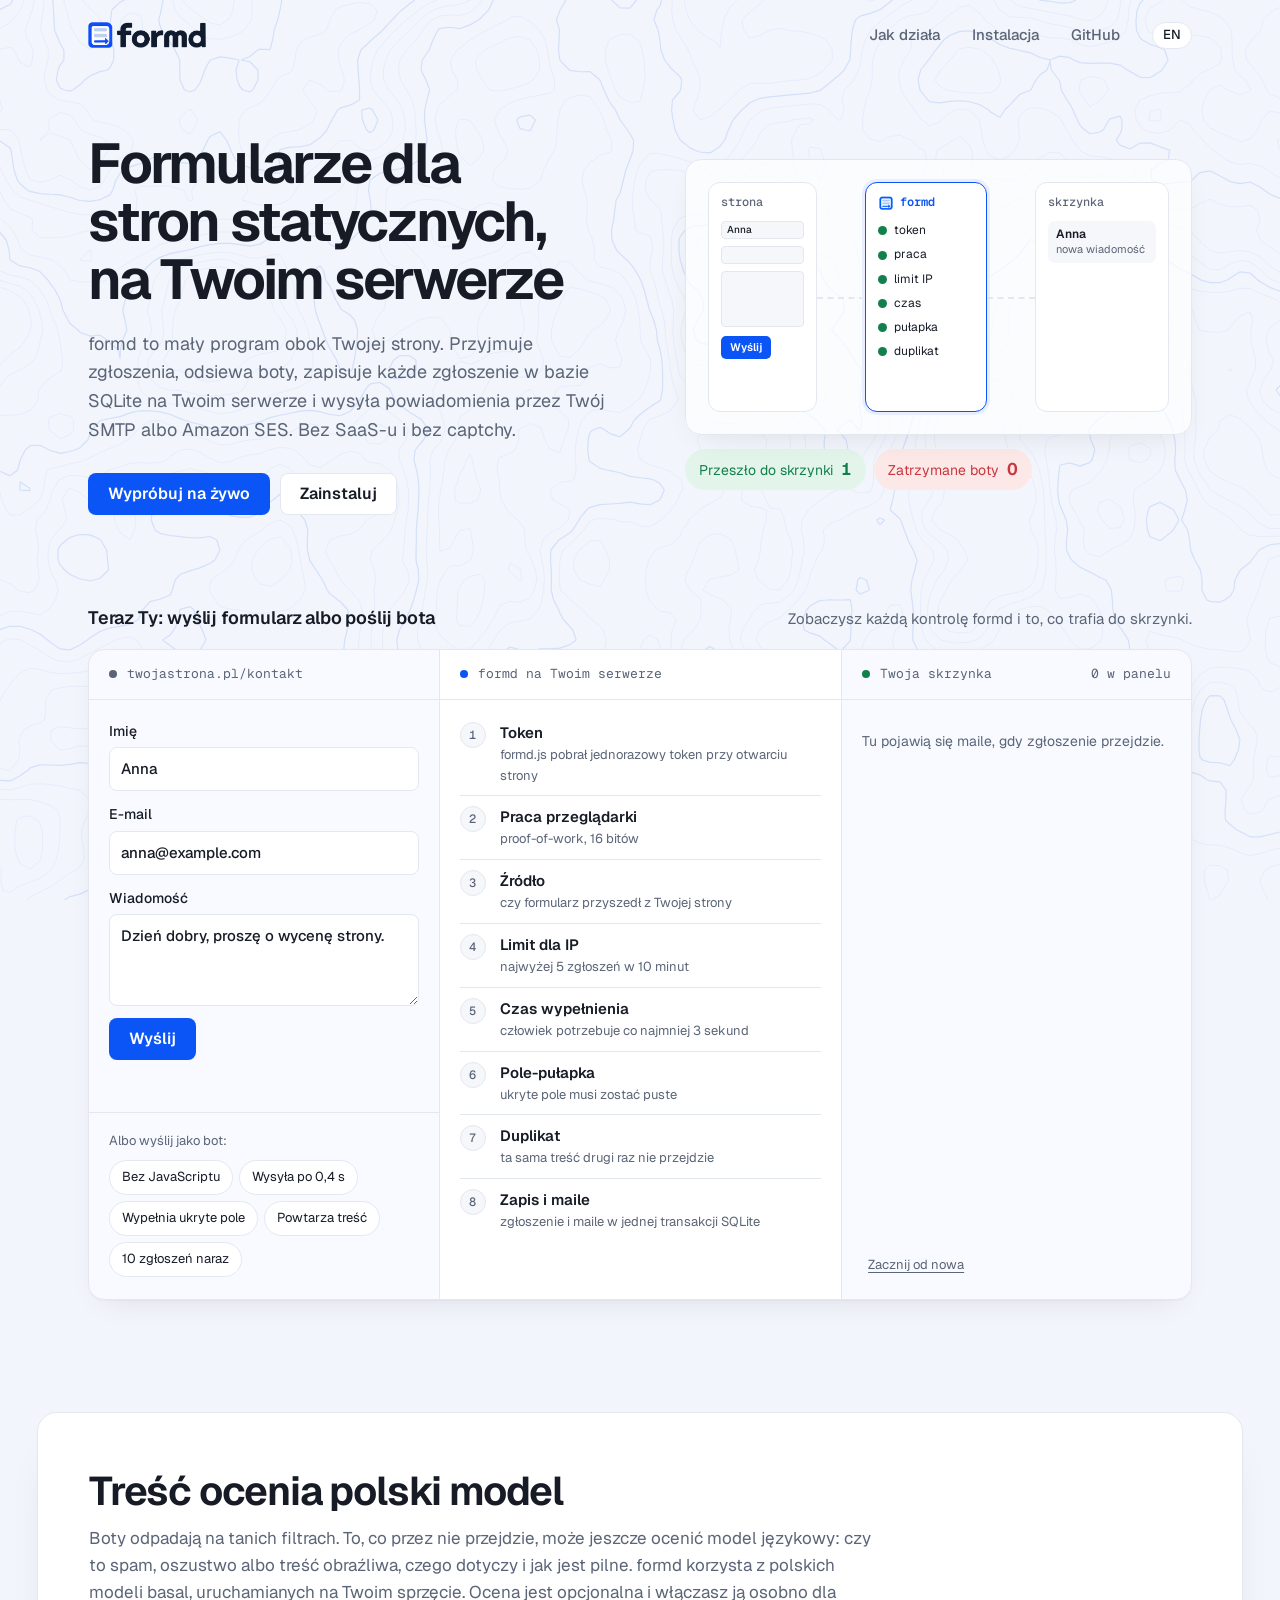
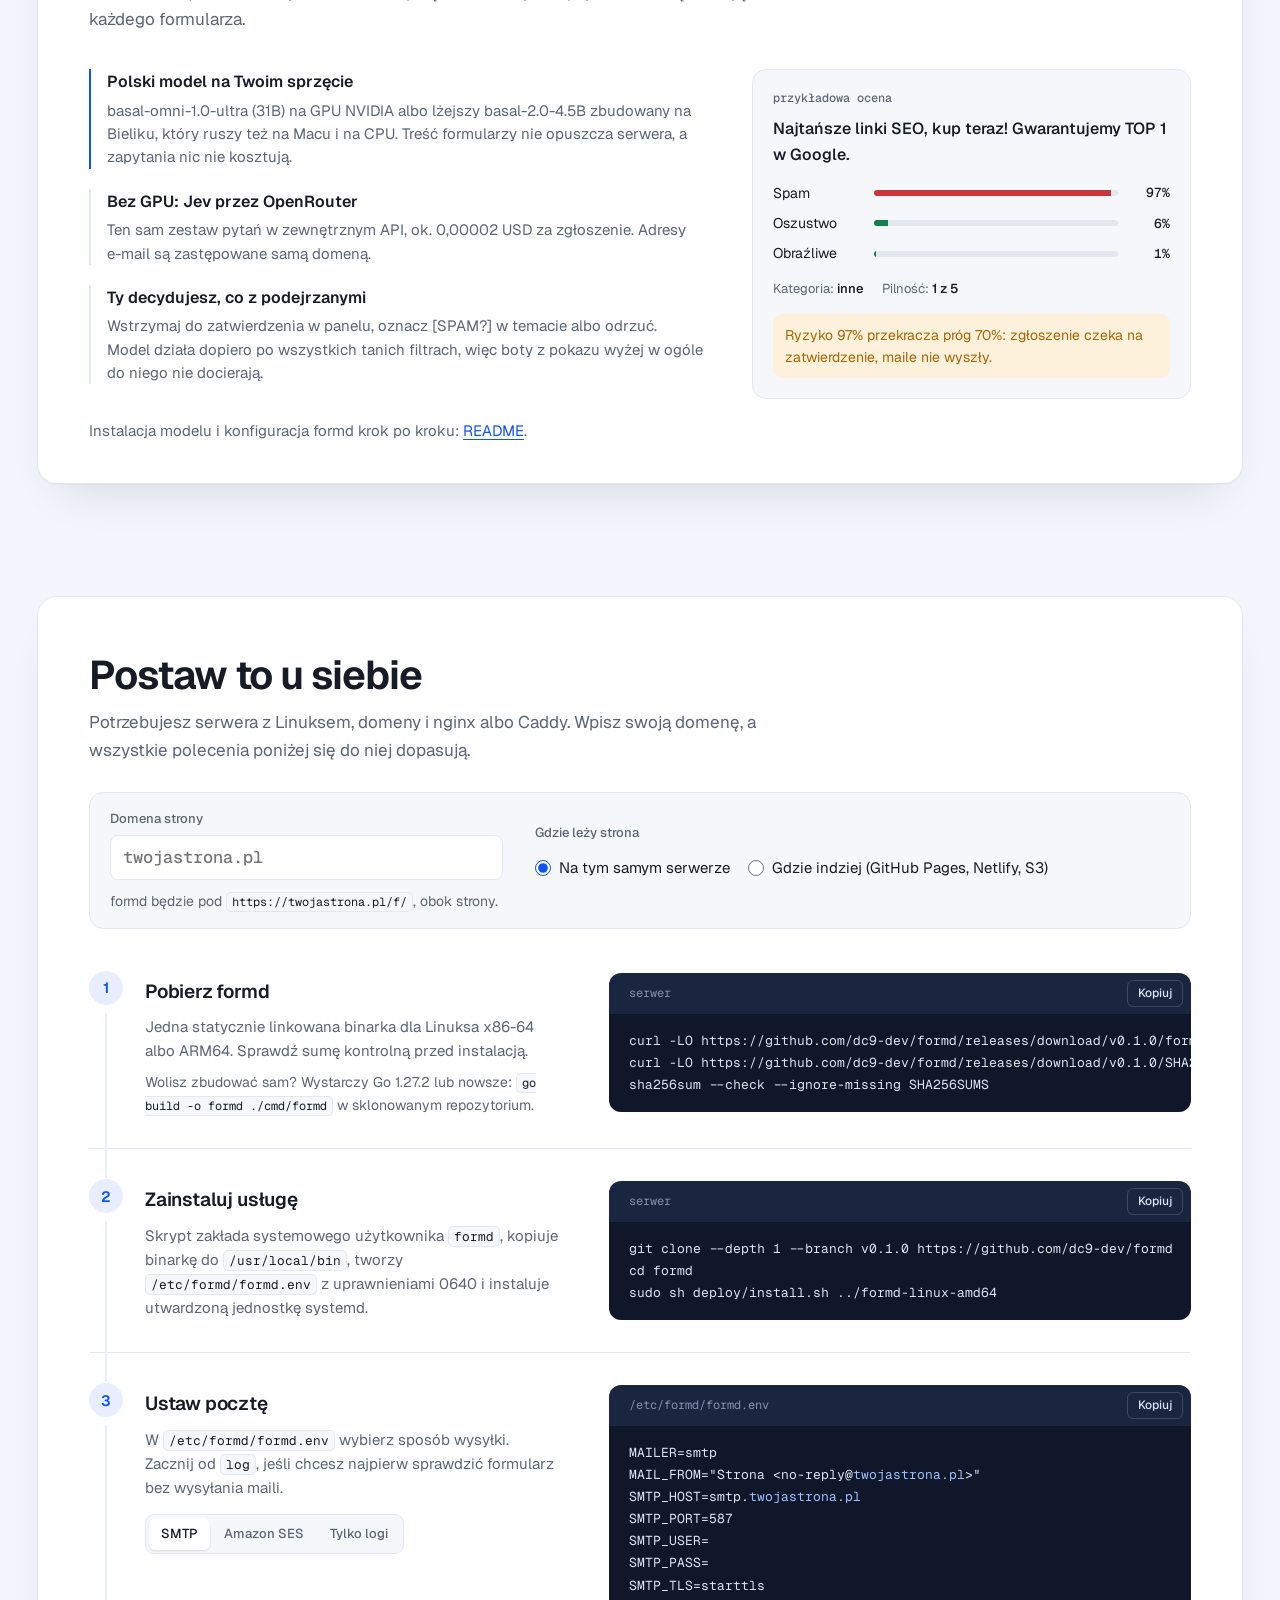
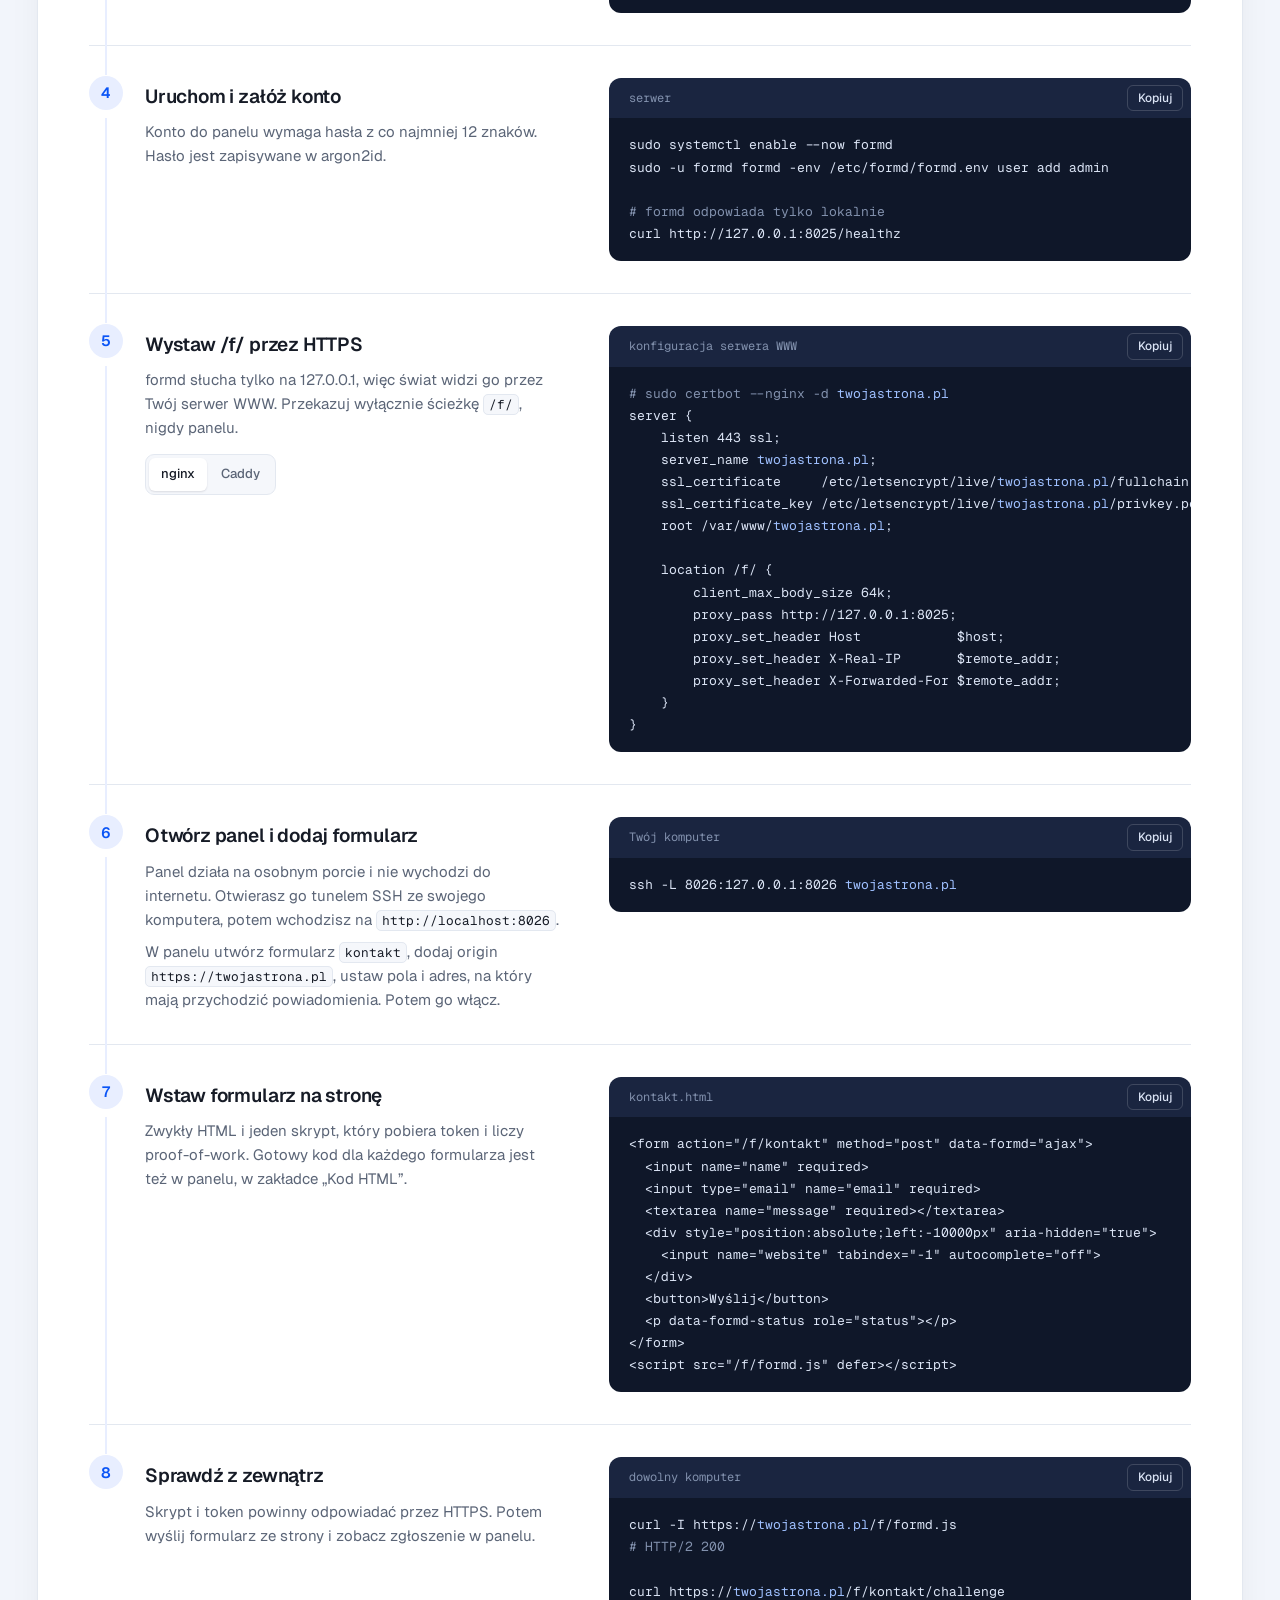
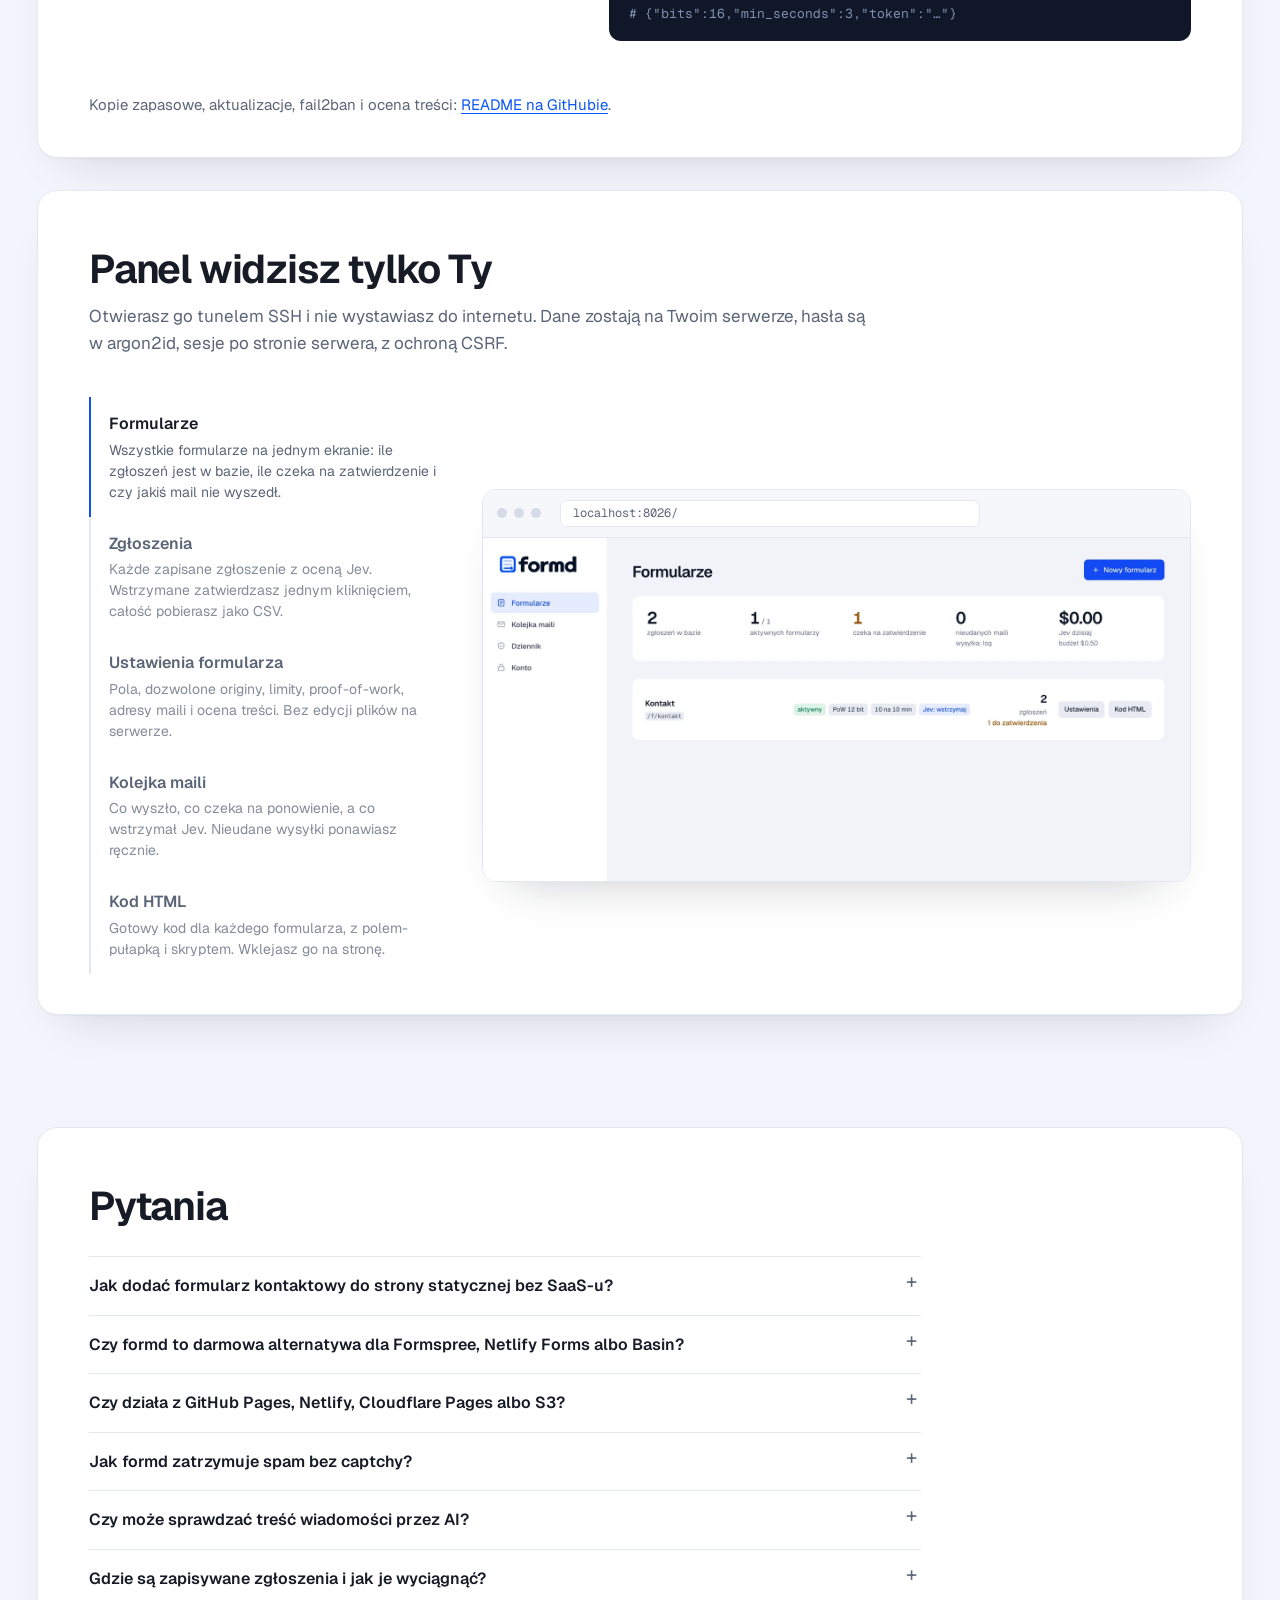
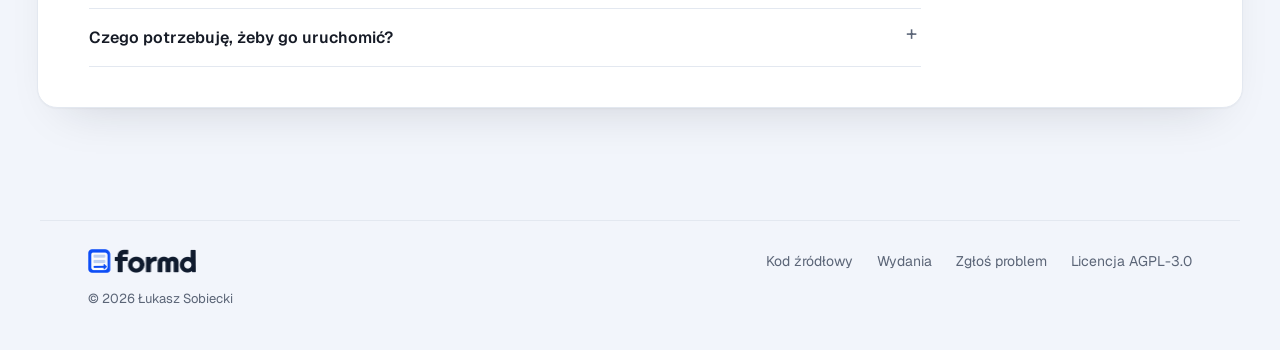
==== commit da4afd05: "Help search engines and AI assistants find and describe formd Add robots.txt that welcomes AI crawle" ====
--- a/docs/pl/index.html
+++ b/docs/pl/index.html
@@ -24,6 +24,99 @@
 <link href="https://fonts.googleapis.com/css2?family=Geist:wght@400..700&family=Geist+Mono:wght@400;500&display=swap" rel="stylesheet">
 <link rel="stylesheet" href="../site.css">
 <script src="../site.js" defer></script>
+<script type="application/ld+json">
+[
+ {
+  "@context": "https://schema.org",
+  "@type": "SoftwareApplication",
+  "name": "formd",
+  "description": "Samodzielny backend formularzy dla stron statycznych: jedna binarka w Go, która przyjmuje zgłoszenia, odsiewa boty bez captchy, zapisuje je w SQLite i wysyła maile przez Twój SMTP albo Amazon SES.",
+  "url": "https://formd.top/pl/",
+  "inLanguage": "pl",
+  "applicationCategory": "DeveloperApplication",
+  "operatingSystem": "Linux",
+  "softwareVersion": "0.1.0",
+  "downloadUrl": "https://github.com/dc9-dev/formd/releases/latest",
+  "license": "https://www.gnu.org/licenses/agpl-3.0.html",
+  "isAccessibleForFree": true,
+  "offers": {
+   "@type": "Offer",
+   "price": "0",
+   "priceCurrency": "USD"
+  },
+  "author": {
+   "@type": "Person",
+   "name": "Łukasz Sobiecki"
+  },
+  "sameAs": [
+   "https://github.com/dc9-dev/formd"
+  ]
+ },
+ {
+  "@context": "https://schema.org",
+  "@type": "FAQPage",
+  "inLanguage": "pl",
+  "mainEntity": [
+   {
+    "@type": "Question",
+    "name": "Jak dodać formularz kontaktowy do strony statycznej bez SaaS-u?",
+    "acceptedAnswer": {
+     "@type": "Answer",
+     "text": "Zainstaluj formd na serwerze z Linuksem, przekaż ścieżkę /f/ przez nginx albo Caddy po HTTPS, utwórz formularz w panelu i wklej na stronę zwykły formularz HTML z jednym skryptem. Instrukcja wyżej prowadzi przez każdy krok dla Twojej domeny."
+    }
+   },
+   {
+    "@type": "Question",
+    "name": "Czy formd to darmowa alternatywa dla Formspree, Netlify Forms albo Basin?",
+    "acceptedAnswer": {
+     "@type": "Answer",
+     "text": "Tak. formd jest otwartym oprogramowaniem na licencji AGPL-3.0 i działa na Twoim serwerze, więc nie ma abonamentu ani limitu zgłoszeń poza tymi, które sam ustawisz. Zgłoszenia zostają w bazie SQLite na Twoim serwerze, a nie u zewnętrznej firmy. W zamian potrzebujesz serwera, na którym go uruchomisz."
+    }
+   },
+   {
+    "@type": "Question",
+    "name": "Czy działa z GitHub Pages, Netlify, Cloudflare Pages albo S3?",
+    "acceptedAnswer": {
+     "@type": "Answer",
+     "text": "Tak. Strona zostaje tam, gdzie jest, a formd działa na subdomenie, np. forms.twojastrona.pl, na serwerze, który kontrolujesz. Formularz wysyła dane właśnie tam. Jeśli strona już stoi na Twoim serwerze, formd działa obok niej pod /f/."
+    }
+   },
+   {
+    "@type": "Question",
+    "name": "Jak formd zatrzymuje spam bez captchy?",
+    "acceptedAnswer": {
+     "@type": "Answer",
+     "text": "Każdy formularz dostaje podpisany, jednorazowy token, a przeglądarka przed wysłaniem rozwiązuje małe zadanie proof-of-work SHA-256. Serwer sprawdza potem źródło, limity dla IP, minimalny czas wypełnienia, ukryte pole-pułapkę i powtórzoną treść. Bot dostaje informację o sukcesie, ale nic nie jest zapisywane ani wysyłane."
+    }
+   },
+   {
+    "@type": "Question",
+    "name": "Czy może sprawdzać treść wiadomości przez AI?",
+    "acceptedAnswer": {
+     "@type": "Answer",
+     "text": "Opcjonalnie. formd może zapytać polskie modele basal działające na Twoim sprzęcie albo Jev przez OpenRouter, czy wiadomość to spam, oszustwo lub treść obraźliwa. Podejrzane zgłoszenia możesz wstrzymać do zatwierdzenia, oznaczyć albo odrzucić."
+    }
+   },
+   {
+    "@type": "Question",
+    "name": "Gdzie są zapisywane zgłoszenia i jak je wyciągnąć?",
+    "acceptedAnswer": {
+     "@type": "Answer",
+     "text": "W bazie SQLite na Twoim serwerze. Przeglądasz je w panelu, eksportujesz do CSV albo poleceniem formd export. Każde zgłoszenie dostajesz też mailem przez swój SMTP albo Amazon SES."
+    }
+   },
+   {
+    "@type": "Question",
+    "name": "Czego potrzebuję, żeby go uruchomić?",
+    "acceptedAnswer": {
+     "@type": "Answer",
+     "text": "Serwera z Linuksem (x86-64 albo ARM64), domeny, nginx albo Caddy do HTTPS oraz konta SMTP albo Amazon SES. formd to jedna binarka bez innych zależności."
+    }
+   }
+  ]
+ }
+]
+</script>
 </head>
 <body>
 <canvas class="bg" aria-hidden="true"></canvas>
@@ -382,6 +475,19 @@
 </section>
 
 
+<section class="faq card" id="faq" aria-labelledby="faq-h">
+  <h2 id="faq-h">Pytania</h2>
+  <div class="faq-list">
+    <details><summary>Jak dodać formularz kontaktowy do strony statycznej bez SaaS-u?</summary><p>Zainstaluj formd na serwerze z Linuksem, przekaż ścieżkę /f/ przez nginx albo Caddy po HTTPS, utwórz formularz w panelu i wklej na stronę zwykły formularz HTML z jednym skryptem. Instrukcja wyżej prowadzi przez każdy krok dla Twojej domeny.</p></details>
+    <details><summary>Czy formd to darmowa alternatywa dla Formspree, Netlify Forms albo Basin?</summary><p>Tak. formd jest otwartym oprogramowaniem na licencji AGPL-3.0 i działa na Twoim serwerze, więc nie ma abonamentu ani limitu zgłoszeń poza tymi, które sam ustawisz. Zgłoszenia zostają w bazie SQLite na Twoim serwerze, a nie u zewnętrznej firmy. W zamian potrzebujesz serwera, na którym go uruchomisz.</p></details>
+    <details><summary>Czy działa z GitHub Pages, Netlify, Cloudflare Pages albo S3?</summary><p>Tak. Strona zostaje tam, gdzie jest, a formd działa na subdomenie, np. forms.twojastrona.pl, na serwerze, który kontrolujesz. Formularz wysyła dane właśnie tam. Jeśli strona już stoi na Twoim serwerze, formd działa obok niej pod /f/.</p></details>
+    <details><summary>Jak formd zatrzymuje spam bez captchy?</summary><p>Każdy formularz dostaje podpisany, jednorazowy token, a przeglądarka przed wysłaniem rozwiązuje małe zadanie proof-of-work SHA-256. Serwer sprawdza potem źródło, limity dla IP, minimalny czas wypełnienia, ukryte pole-pułapkę i powtórzoną treść. Bot dostaje informację o sukcesie, ale nic nie jest zapisywane ani wysyłane.</p></details>
+    <details><summary>Czy może sprawdzać treść wiadomości przez AI?</summary><p>Opcjonalnie. formd może zapytać polskie modele basal działające na Twoim sprzęcie albo Jev przez OpenRouter, czy wiadomość to spam, oszustwo lub treść obraźliwa. Podejrzane zgłoszenia możesz wstrzymać do zatwierdzenia, oznaczyć albo odrzucić.</p></details>
+    <details><summary>Gdzie są zapisywane zgłoszenia i jak je wyciągnąć?</summary><p>W bazie SQLite na Twoim serwerze. Przeglądasz je w panelu, eksportujesz do CSV albo poleceniem formd export. Każde zgłoszenie dostajesz też mailem przez swój SMTP albo Amazon SES.</p></details>
+    <details><summary>Czego potrzebuję, żeby go uruchomić?</summary><p>Serwera z Linuksem (x86-64 albo ARM64), domeny, nginx albo Caddy do HTTPS oraz konta SMTP albo Amazon SES. formd to jedna binarka bez innych zależności.</p></details>
+  </div>
+</section>
+
 </main>
 
 <footer class="foot">
--- a/docs/site.css
+++ b/docs/site.css
@@ -225,14 +225,14 @@
 /* ---------- install guide ---------- */
 .install, .panel, .model { max-width: var(--max); margin: 0 auto; padding: clamp(64px, 9vw, 112px) var(--gutter) 0; }
 .install h2, .panel h2, .model h2 { font-size: clamp(1.75rem, 1.2rem + 2vw, 2.5rem); font-weight: 650; letter-spacing: -0.03em; line-height: 1.1; }
-.install, .panel.card, .model.card {
+.install, .panel.card, .model.card, .faq.card {
   max-width: calc(var(--max) - 2 * var(--gutter) + 2 * clamp(20px, 4vw, 56px));
   margin-top: clamp(64px, 9vw, 112px);
   padding: clamp(28px, 5vw, 56px) clamp(20px, 4vw, 56px) clamp(24px, 4vw, 40px);
   background: var(--bg); border: 1px solid var(--line); border-radius: 20px;
   box-shadow: 0 1px 2px rgba(22, 27, 38, .04), 0 24px 48px -28px rgba(22, 27, 38, .18);
 }
-@media (max-width: 1240px) { .install, .panel.card, .model.card { margin-left: var(--gutter); margin-right: var(--gutter); } }
+@media (max-width: 1240px) { .install, .panel.card, .model.card, .faq.card { margin-left: var(--gutter); margin-right: var(--gutter); } }
 .install .setup { background: var(--surface); }
 .panel.card { margin-top: clamp(20px, 3vw, 32px); }
 .inst-head p { margin-top: 12px; max-width: 40em; color: var(--muted); font-size: 1.0625rem; }
@@ -322,6 +322,17 @@
 .r-verdict { margin-top: 14px; padding: 10px 12px; border-radius: 9px; background: var(--amber-soft); color: var(--amber); font-size: 0.875rem; }
 @media (max-width: 900px) { .m-grid { grid-template-columns: minmax(0, 1fr); } }
 
+/* ---------- questions ---------- */
+.faq { max-width: var(--max); margin: 0 auto; padding: clamp(64px, 9vw, 112px) var(--gutter) 0; }
+.faq h2 { font-size: clamp(1.75rem, 1.2rem + 2vw, 2.5rem); font-weight: 650; letter-spacing: -0.03em; line-height: 1.1; }
+.faq-list { margin-top: clamp(20px, 3vw, 28px); max-width: 52em; border-top: 1px solid var(--line); }
+.faq details { border-bottom: 1px solid var(--line); }
+.faq summary { cursor: pointer; padding: 16px 28px 16px 0; font-weight: 600; list-style: none; position: relative; }
+.faq summary::-webkit-details-marker { display: none; }
+.faq summary::after { content: "+"; position: absolute; right: 4px; top: 14px; font: 400 1.25rem/1 var(--sans); color: var(--muted); }
+.faq details[open] summary::after { content: "\2212"; }
+.faq details p { padding: 0 0 18px; max-width: 44em; color: var(--muted); }
+
 /* ---------- panel: list on the left, screenshot on the right ---------- */
 .panel-head p { margin-top: 12px; max-width: 46em; color: var(--muted); font-size: 1.0625rem; }
 
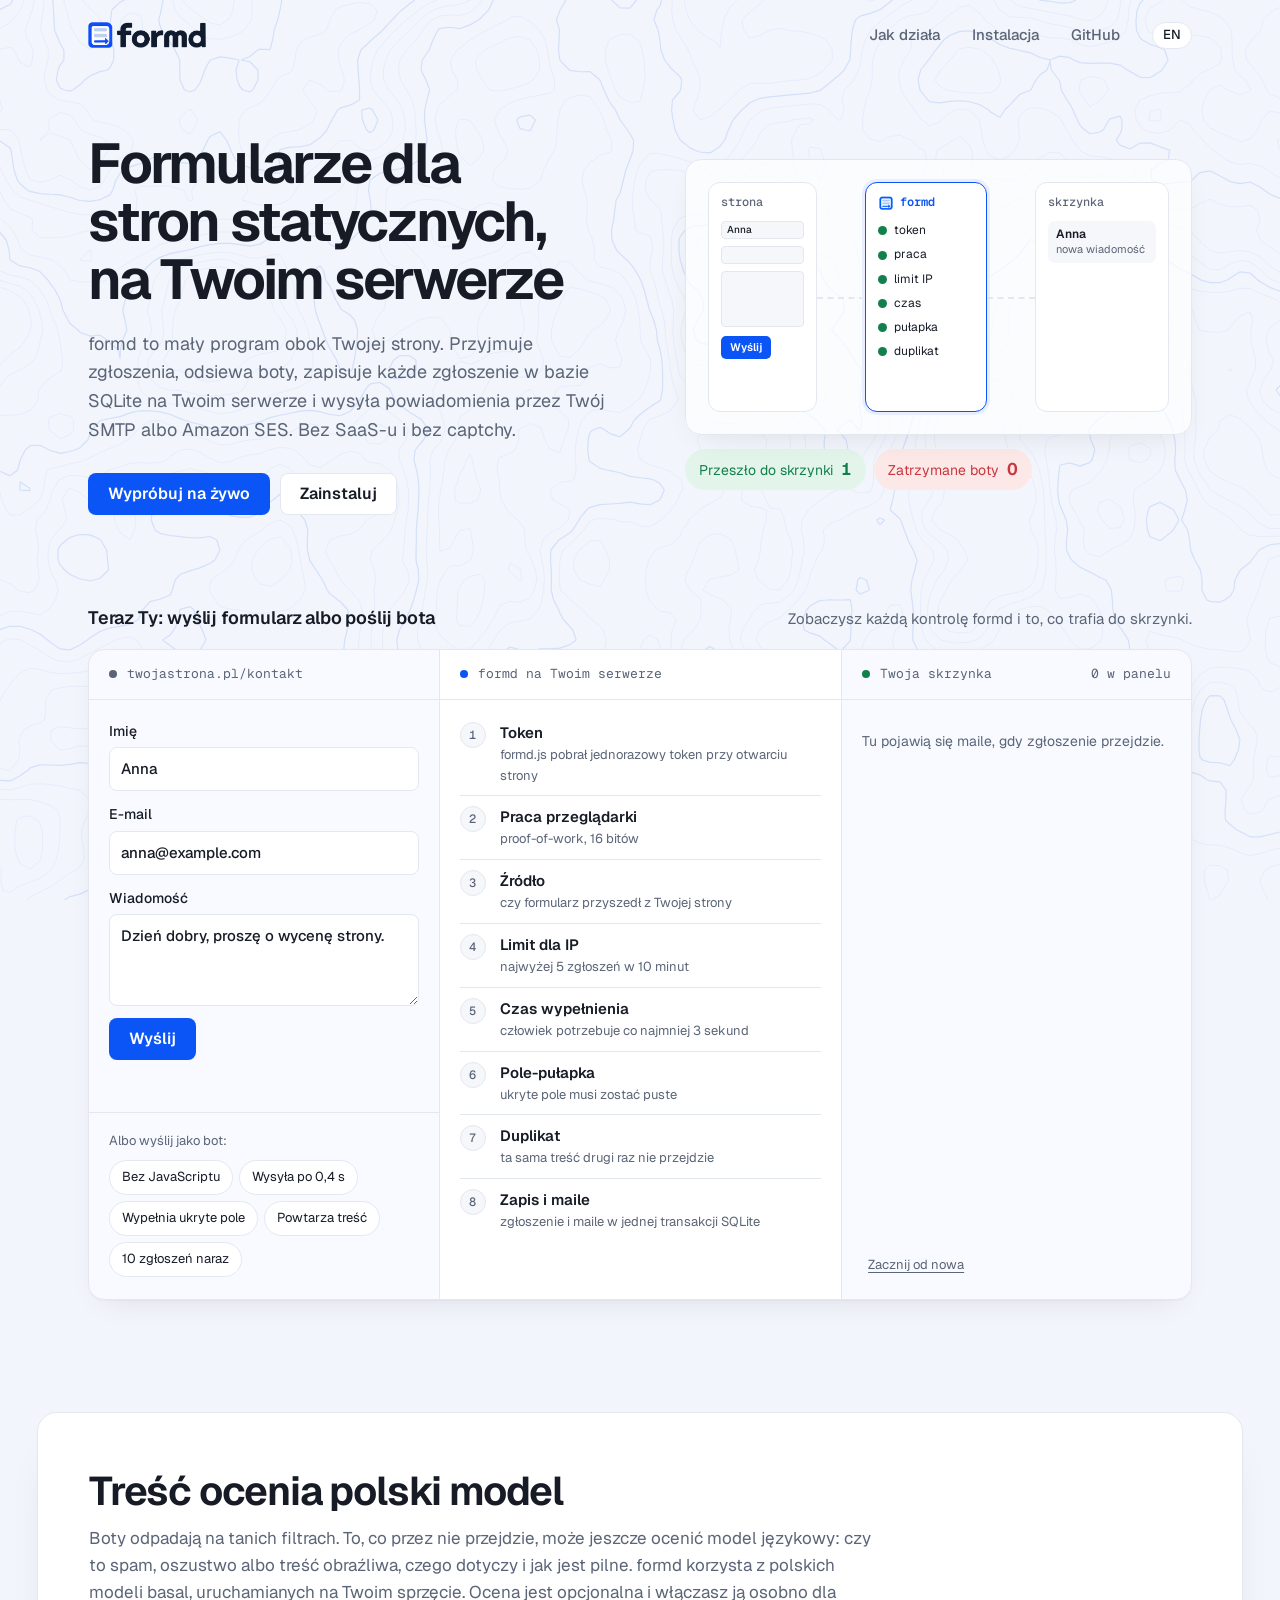
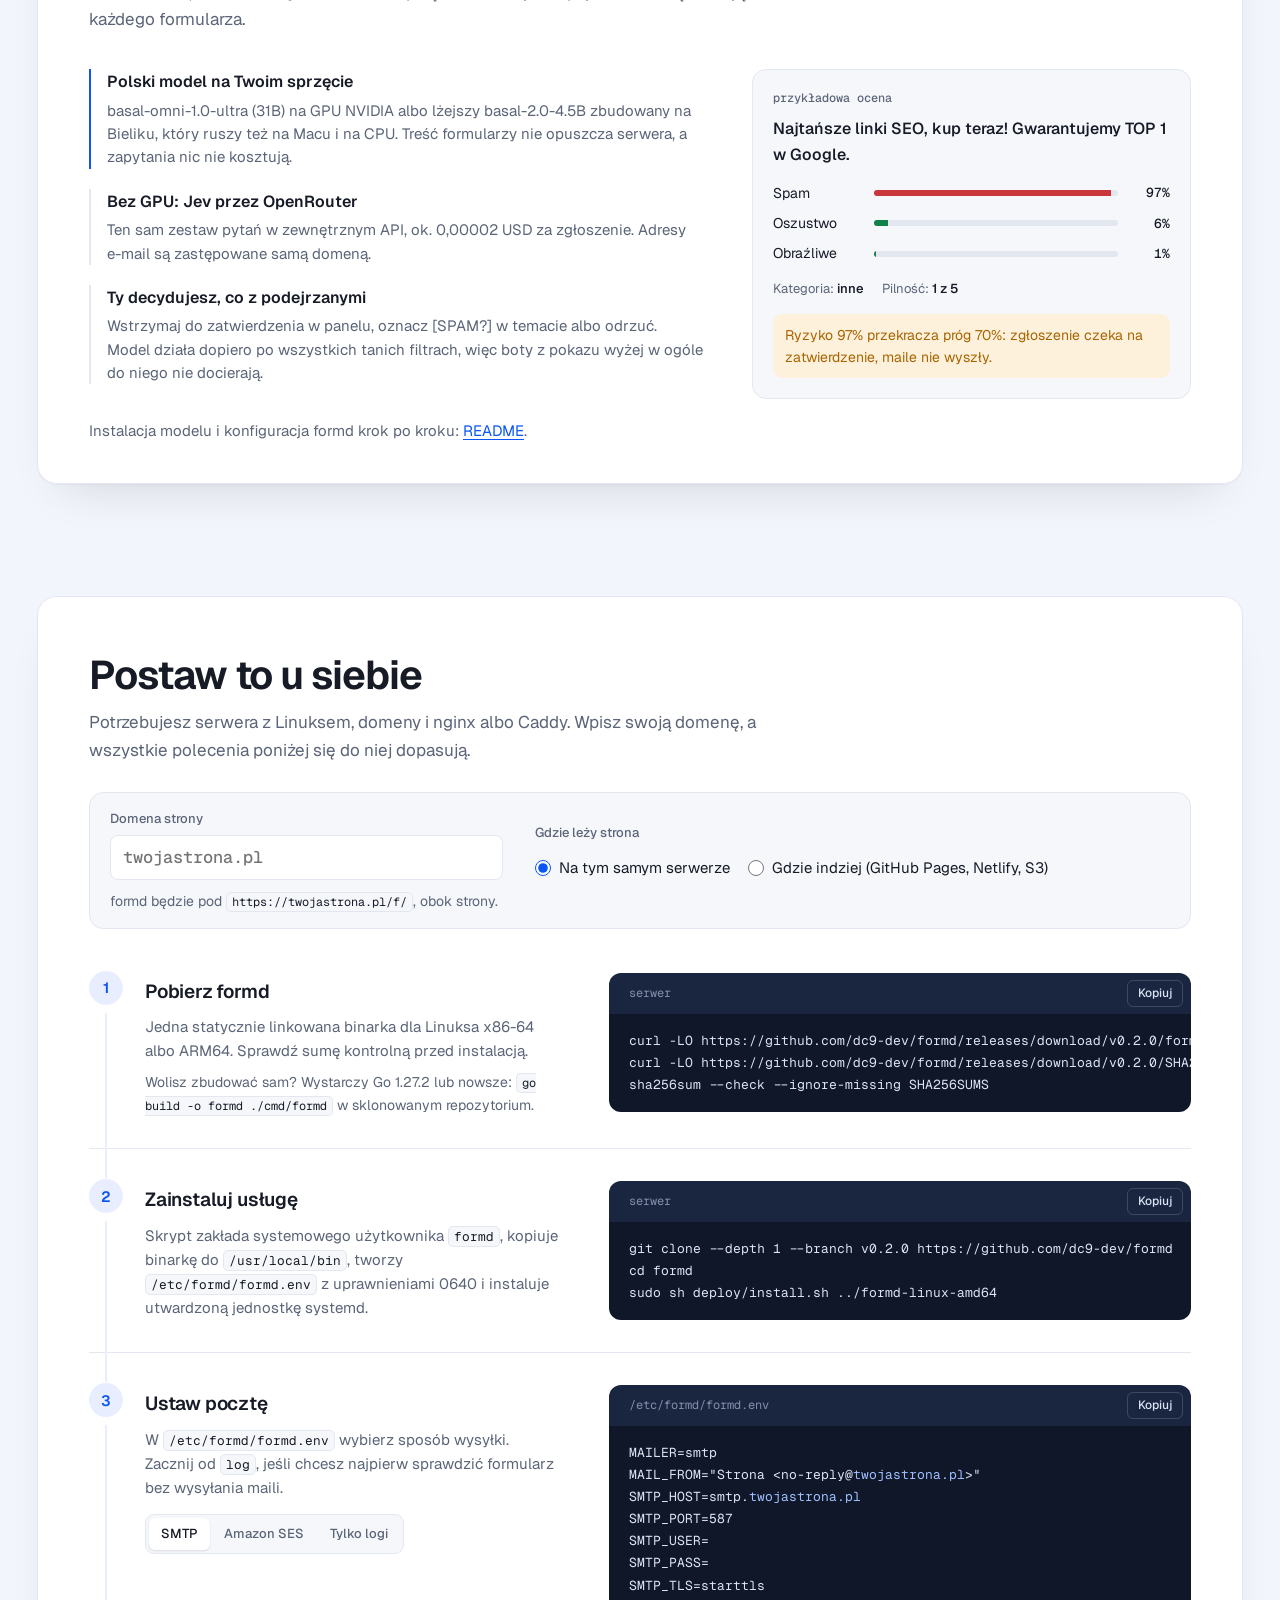
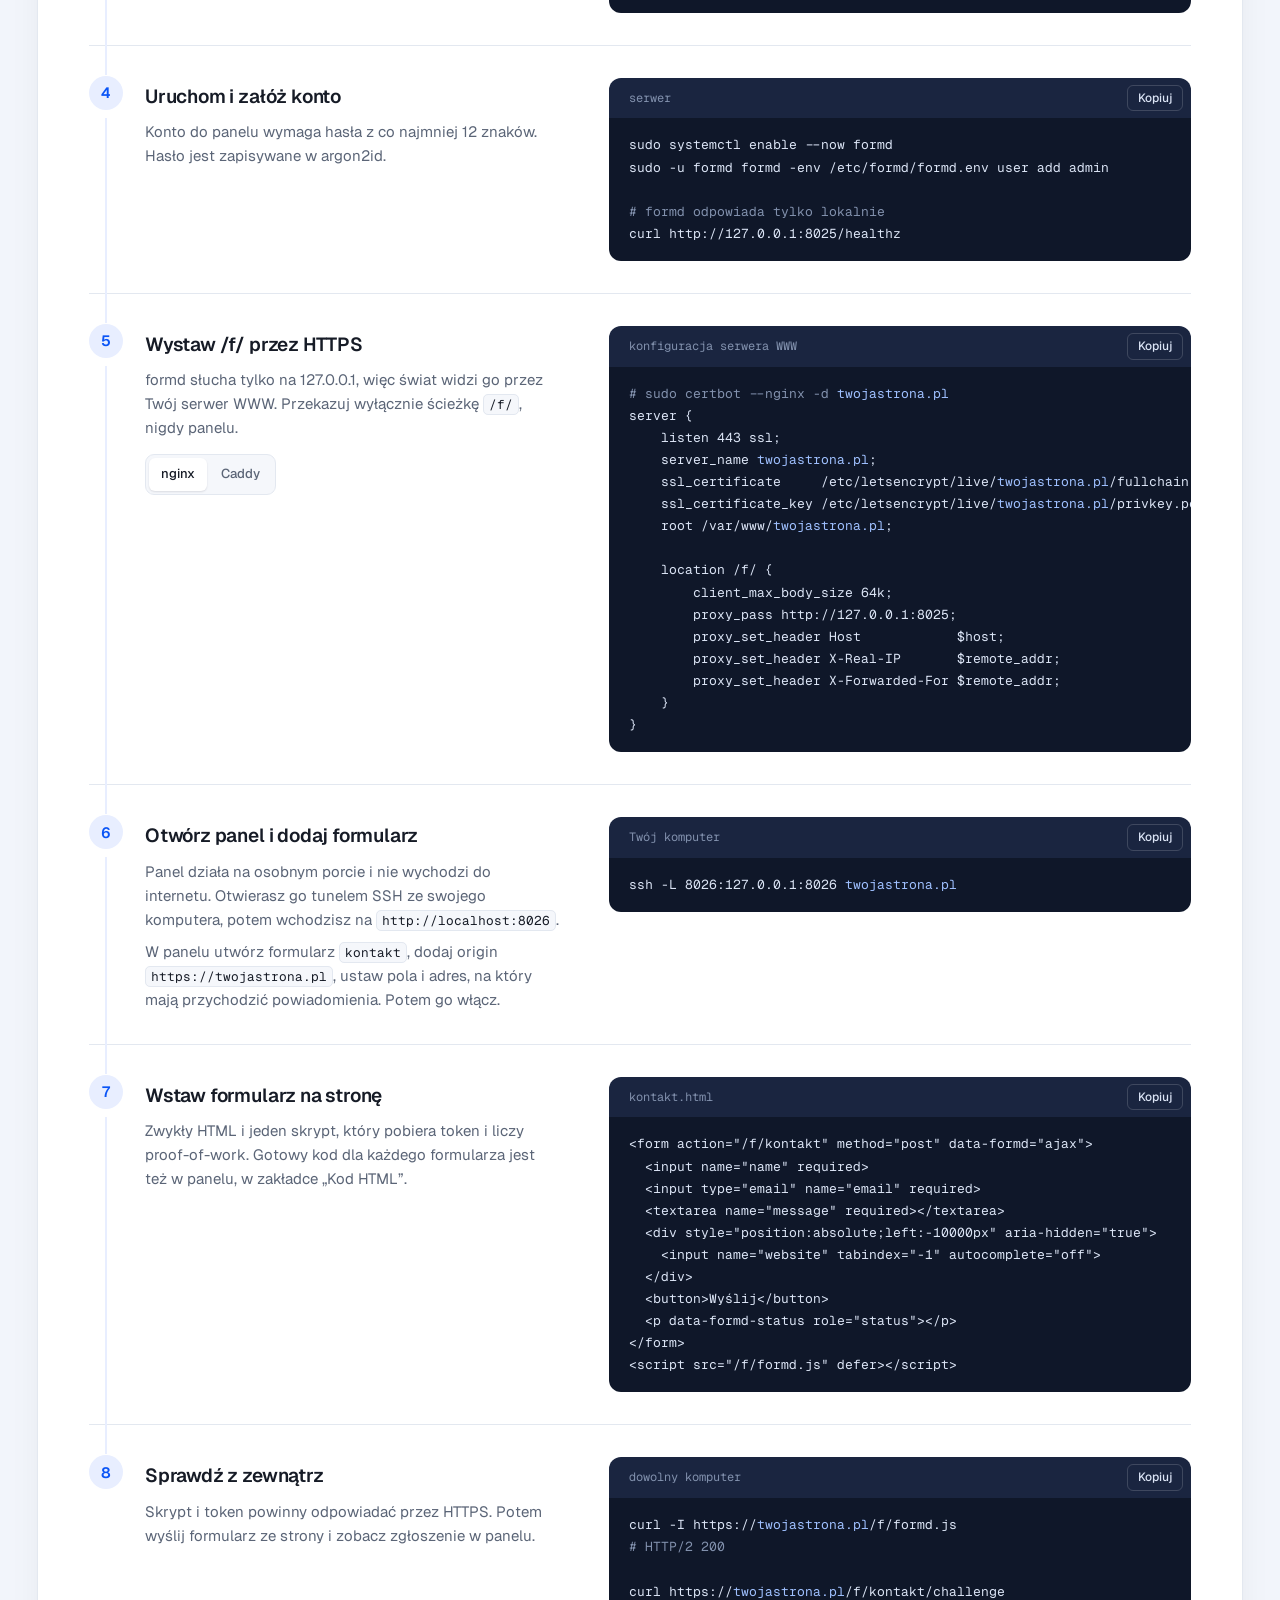
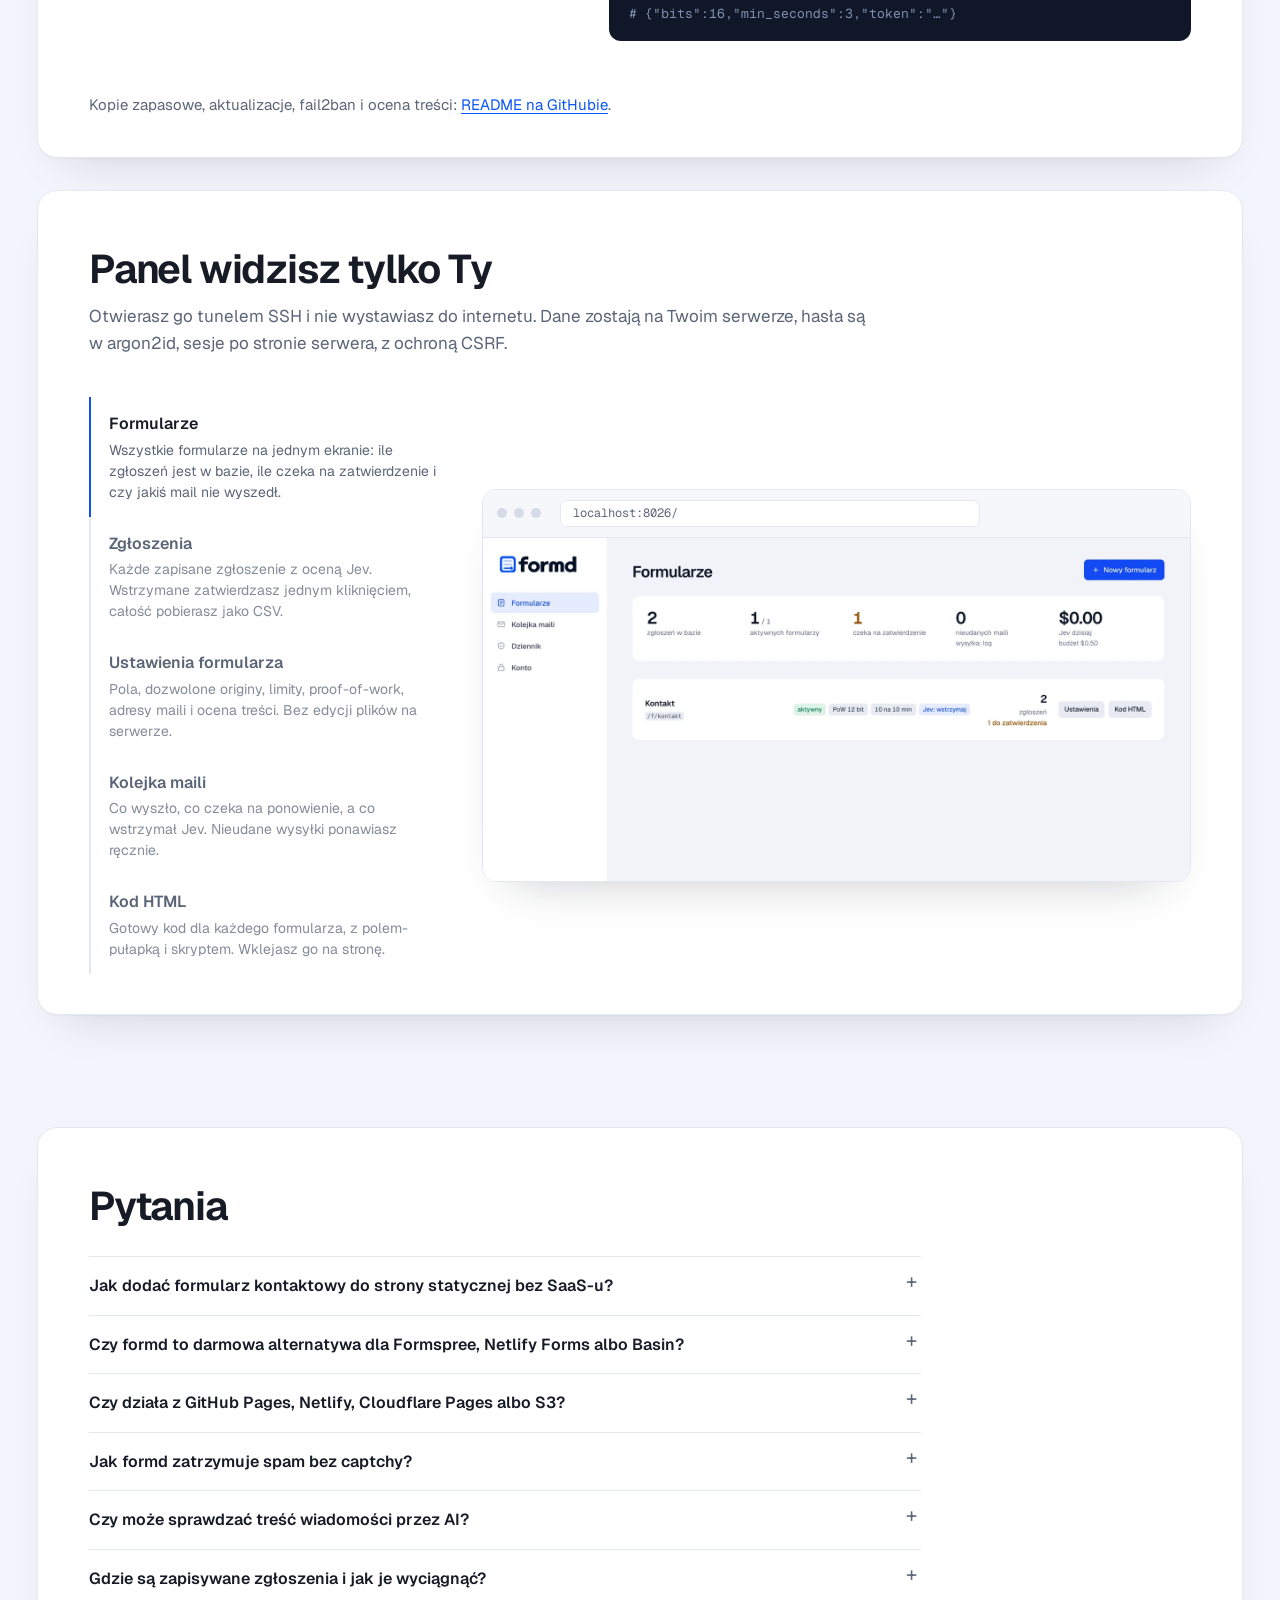
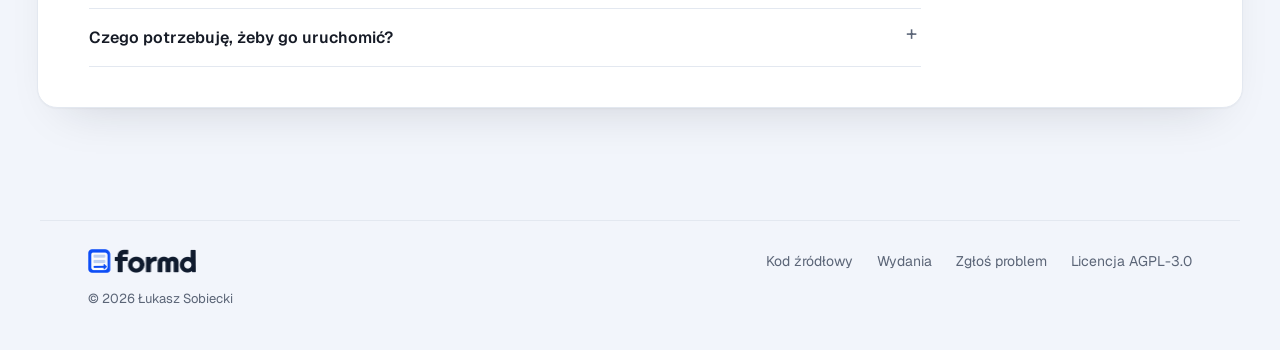
==== commit ffb9d62b: "Point the install guide at v0.2.0 Co-Authored-By: Claude Opus 5.5 (1M context) <noreply@anthropic.co" ====
--- a/docs/pl/index.html
+++ b/docs/pl/index.html
@@ -35,7 +35,7 @@
   "inLanguage": "pl",
   "applicationCategory": "DeveloperApplication",
   "operatingSystem": "Linux",
-  "softwareVersion": "0.1.0",
+  "softwareVersion": "0.2.0",
   "downloadUrl": "https://github.com/dc9-dev/formd/releases/latest",
   "license": "https://www.gnu.org/licenses/agpl-3.0.html",
   "isAccessibleForFree": true,
@@ -280,8 +280,8 @@
         <p>Jedna statycznie linkowana binarka dla Linuksa x86-64 albo ARM64. Sprawdź sumę kontrolną przed instalacją.</p>
         <p class="g-alt">Wolisz zbudować sam? Wystarczy Go 1.27.2 lub nowsze: <code>go build -o formd ./cmd/formd</code> w sklonowanym repozytorium.</p>
       </div>
-      <div class="g-code" data-label="serwer"><pre><code>curl -LO https://github.com/dc9-dev/formd/releases/download/v0.1.0/formd-linux-amd64
-curl -LO https://github.com/dc9-dev/formd/releases/download/v0.1.0/SHA256SUMS
+      <div class="g-code" data-label="serwer"><pre><code>curl -LO https://github.com/dc9-dev/formd/releases/download/v0.2.0/formd-linux-amd64
+curl -LO https://github.com/dc9-dev/formd/releases/download/v0.2.0/SHA256SUMS
 sha256sum --check --ignore-missing SHA256SUMS</code></pre></div>
     </li>
 
@@ -290,7 +290,7 @@
         <h3>Zainstaluj usługę</h3>
         <p>Skrypt zakłada systemowego użytkownika <code>formd</code>, kopiuje binarkę do <code>/usr/local/bin</code>, tworzy <code>/etc/formd/formd.env</code> z uprawnieniami 0640 i instaluje utwardzoną jednostkę systemd.</p>
       </div>
-      <div class="g-code" data-label="serwer"><pre><code>git clone --depth 1 --branch v0.1.0 https://github.com/dc9-dev/formd
+      <div class="g-code" data-label="serwer"><pre><code>git clone --depth 1 --branch v0.2.0 https://github.com/dc9-dev/formd
 cd formd
 sudo sh deploy/install.sh ../formd-linux-amd64</code></pre></div>
     </li>
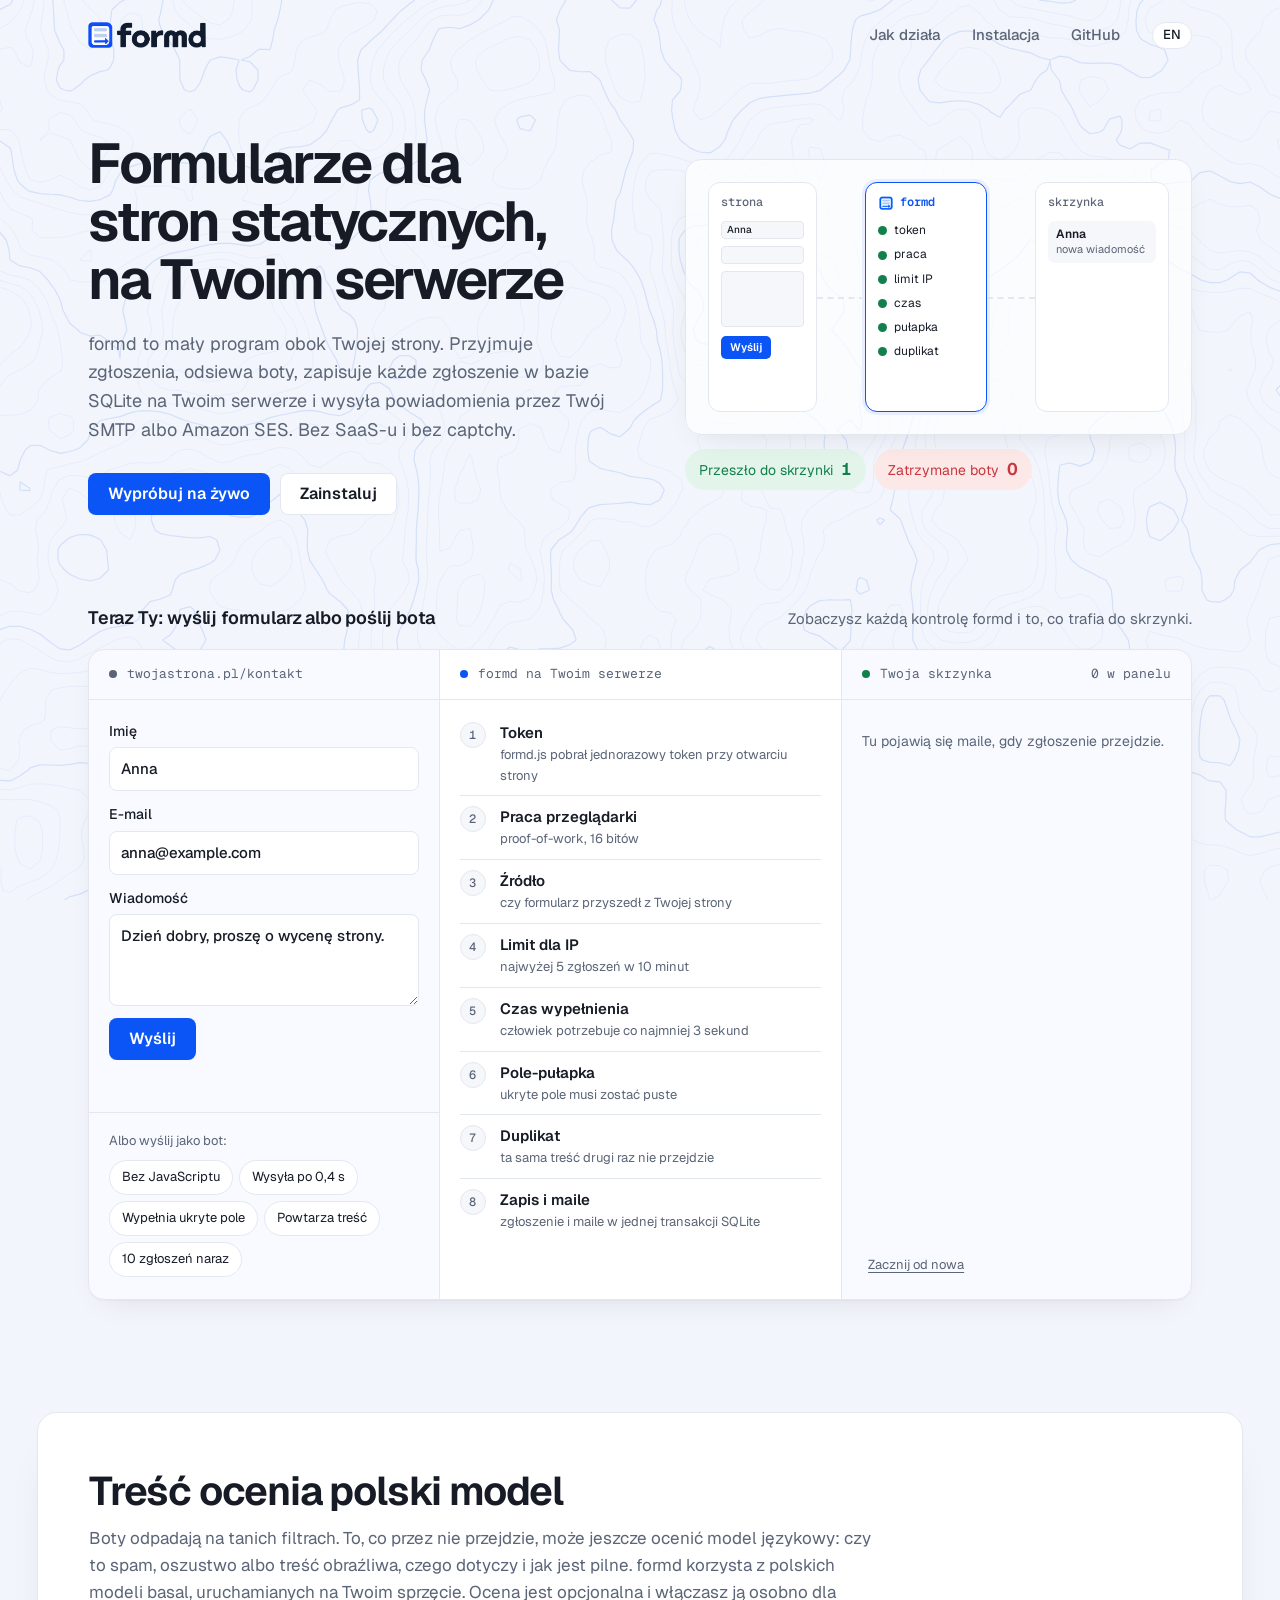
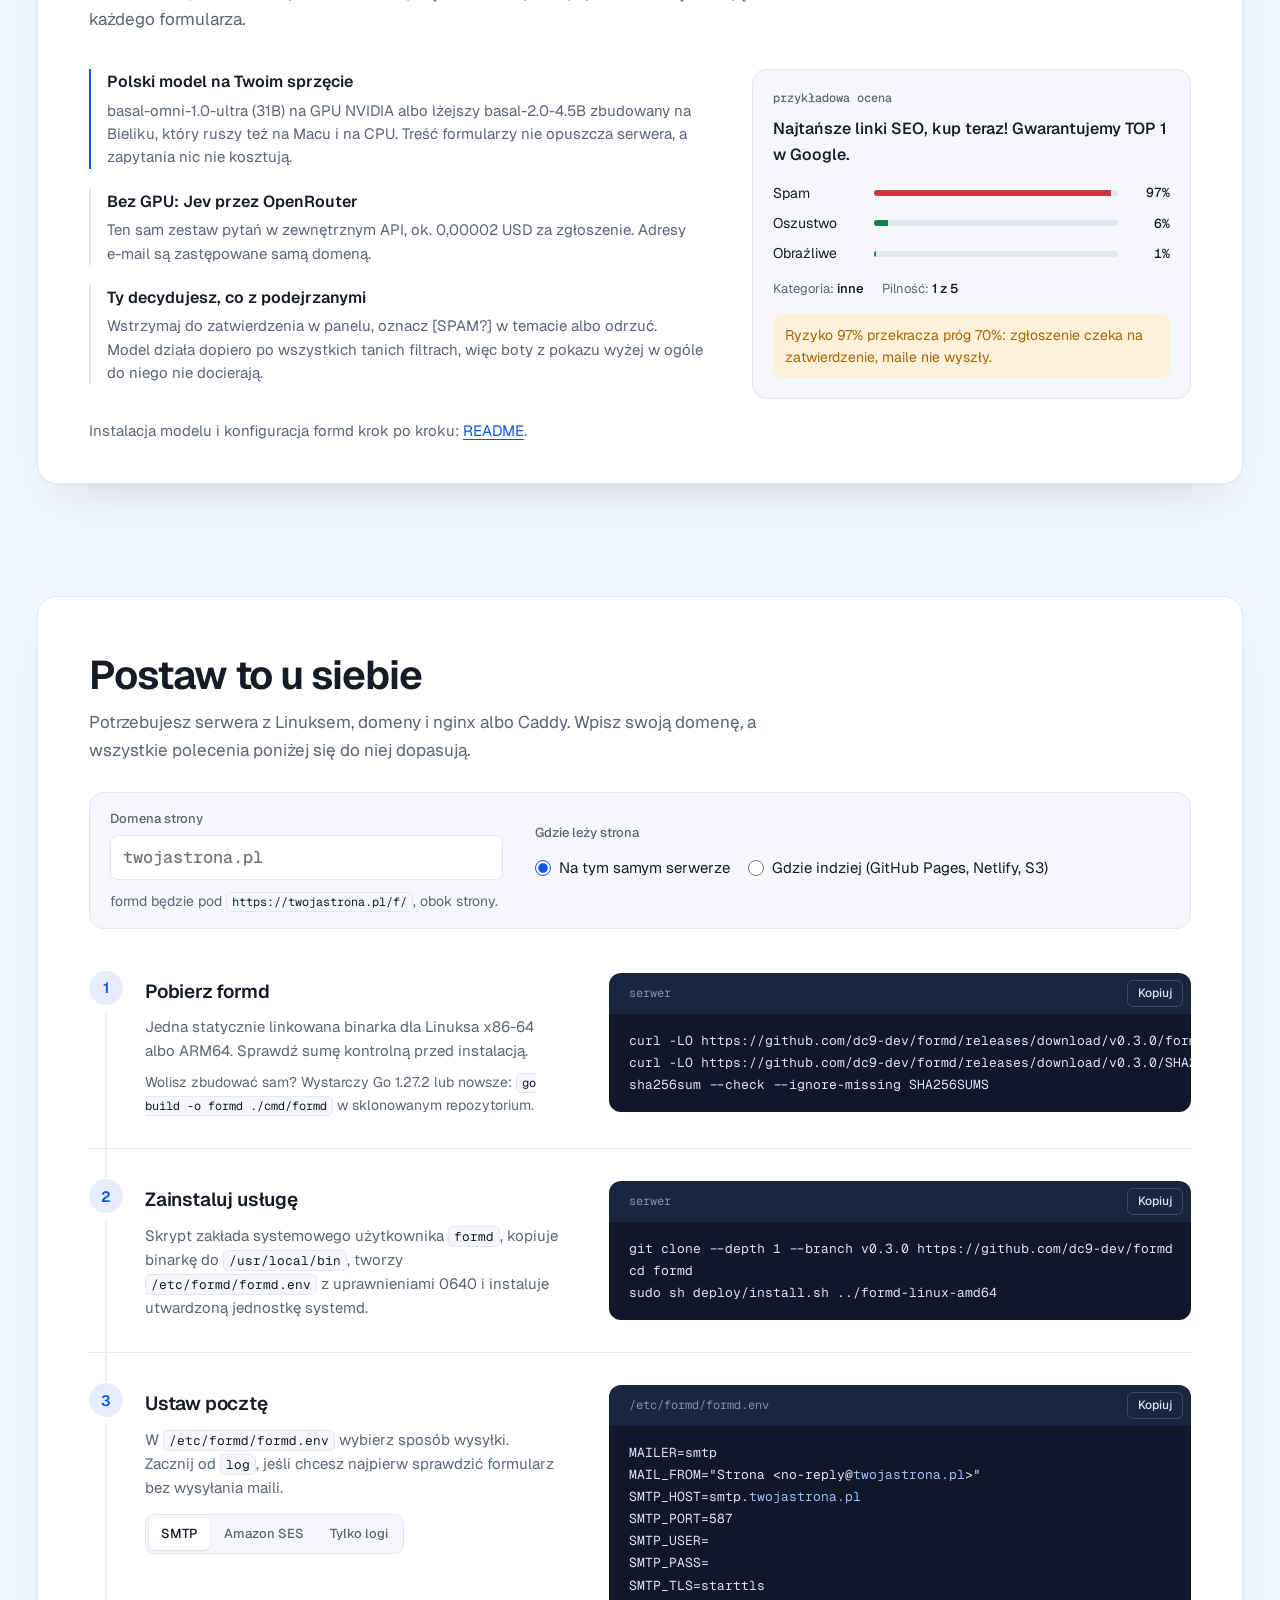
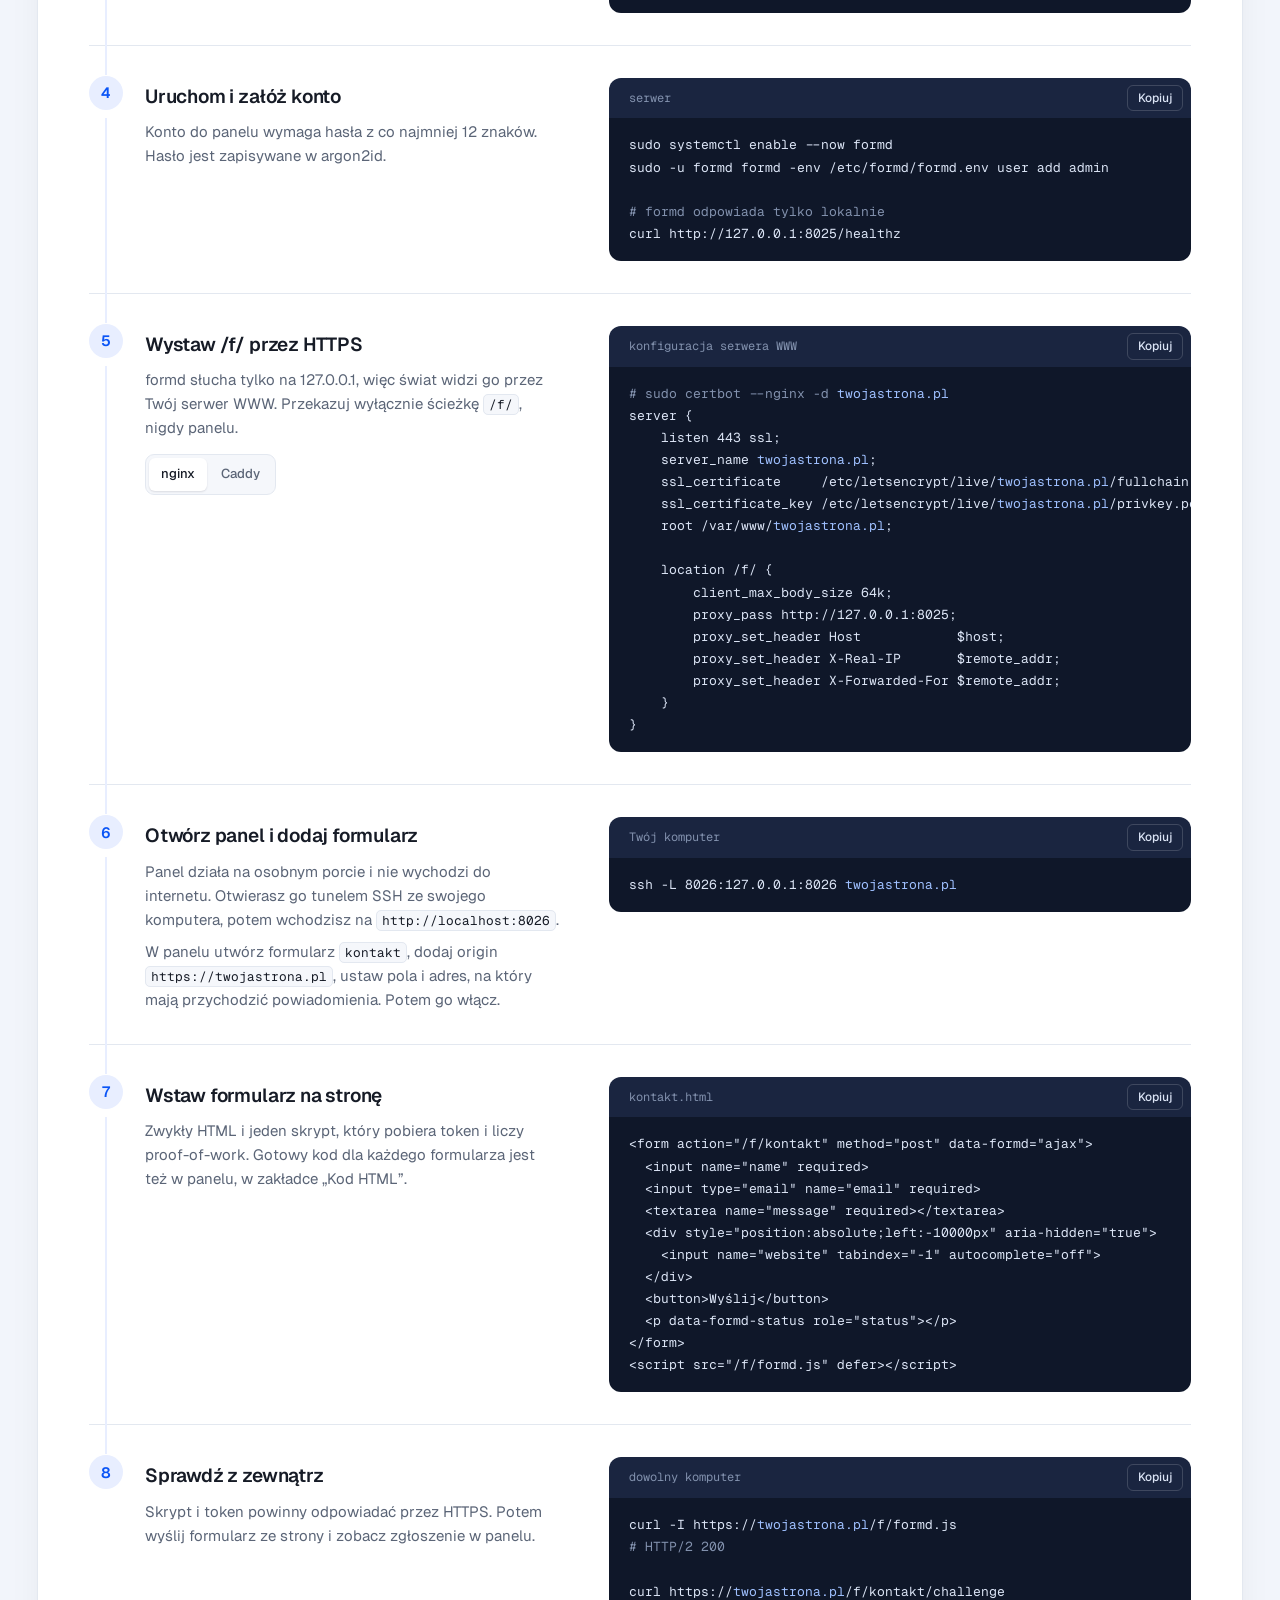
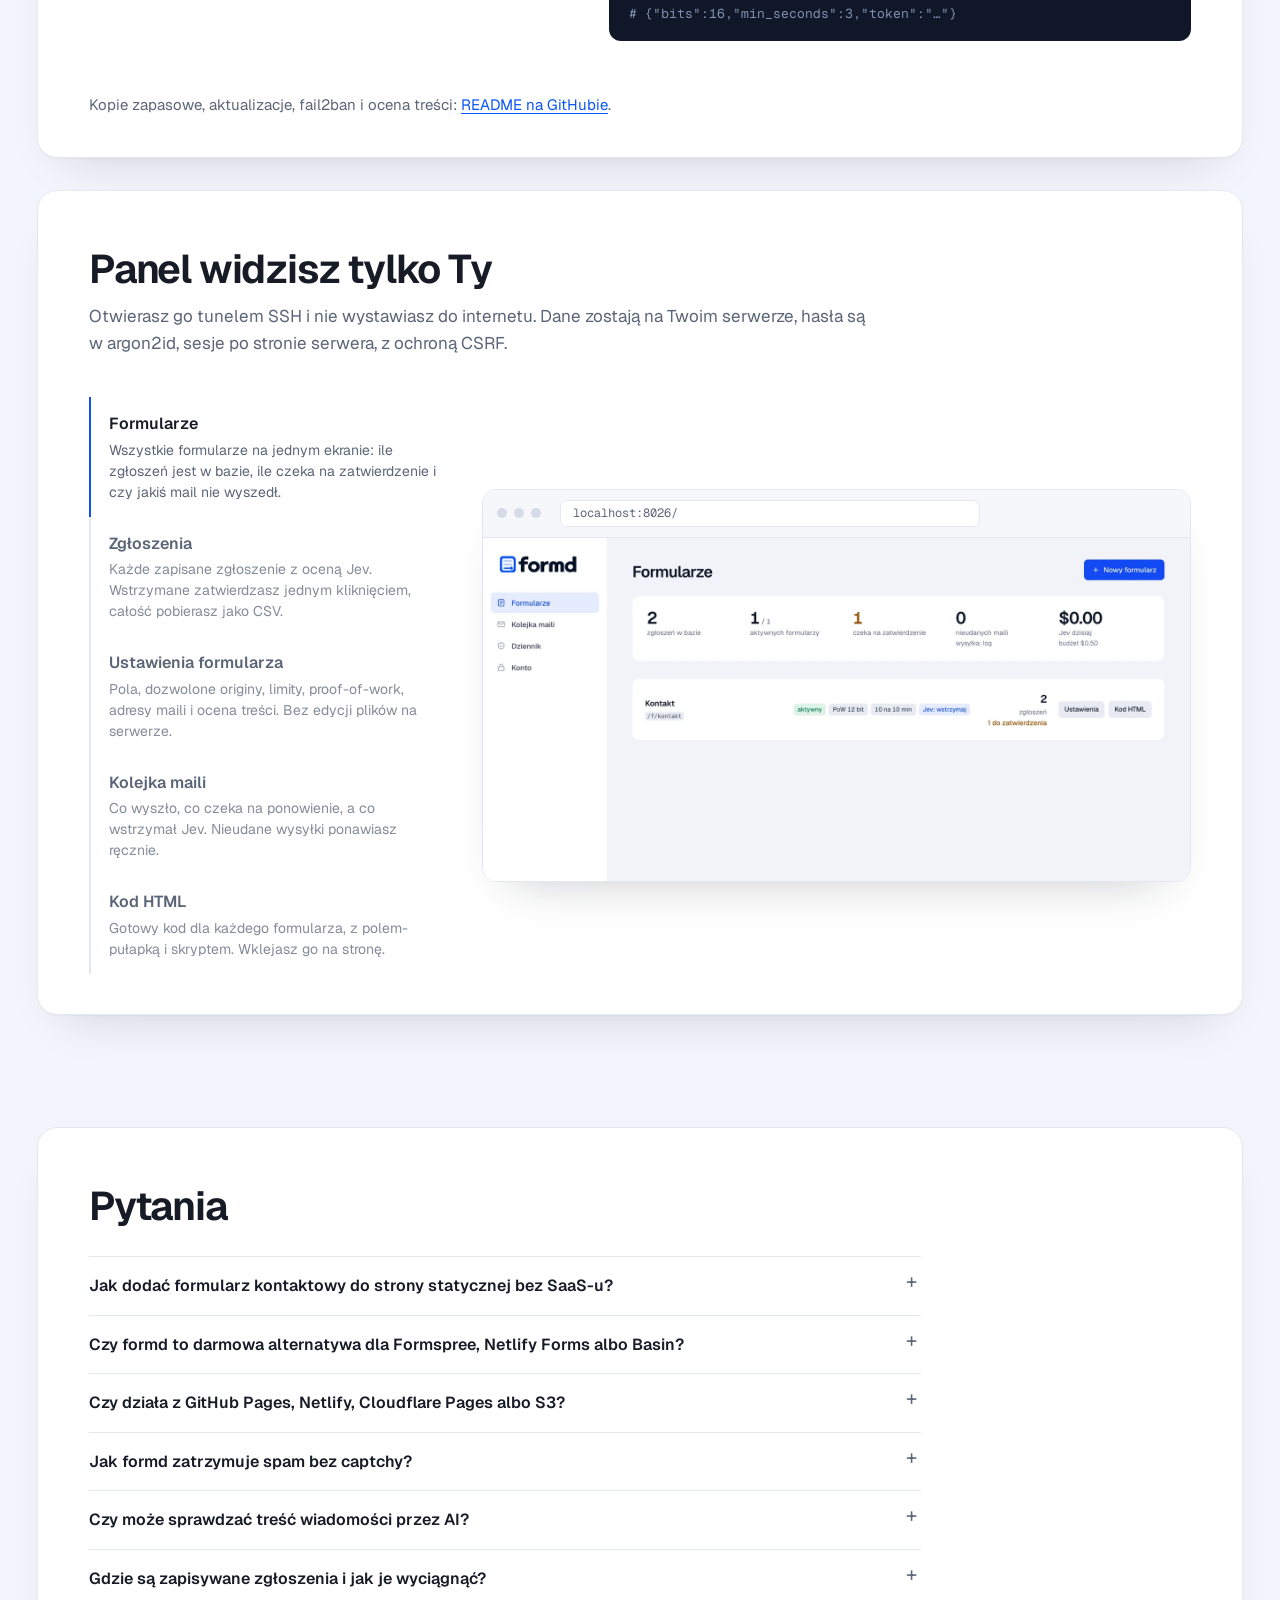
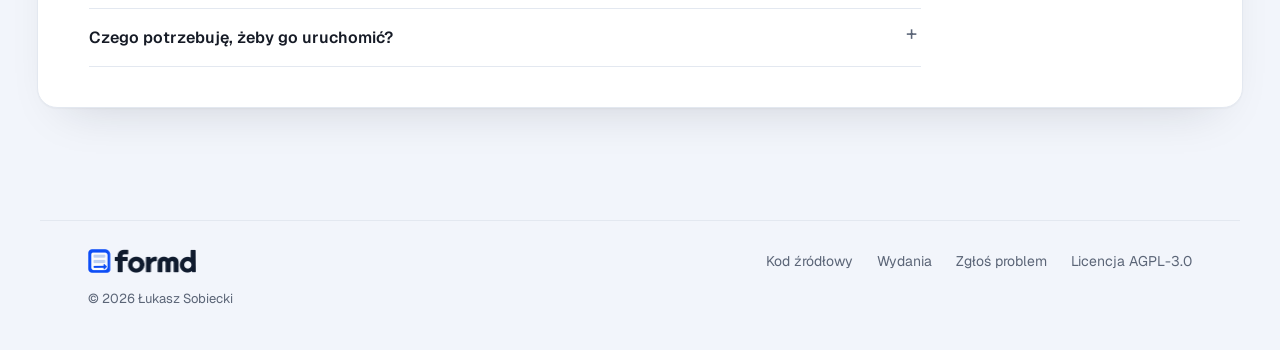
==== commit f5a7f5ce: "Show the English panel on the site and document languages Co-Authored-By: Claude Opus 5.5 (1M contex" ====
--- a/docs/pl/index.html
+++ b/docs/pl/index.html
@@ -35,7 +35,7 @@
   "inLanguage": "pl",
   "applicationCategory": "DeveloperApplication",
   "operatingSystem": "Linux",
-  "softwareVersion": "0.2.0",
+  "softwareVersion": "0.3.0",
   "downloadUrl": "https://github.com/dc9-dev/formd/releases/latest",
   "license": "https://www.gnu.org/licenses/agpl-3.0.html",
   "isAccessibleForFree": true,
@@ -280,8 +280,8 @@
         <p>Jedna statycznie linkowana binarka dla Linuksa x86-64 albo ARM64. Sprawdź sumę kontrolną przed instalacją.</p>
         <p class="g-alt">Wolisz zbudować sam? Wystarczy Go 1.27.2 lub nowsze: <code>go build -o formd ./cmd/formd</code> w sklonowanym repozytorium.</p>
       </div>
-      <div class="g-code" data-label="serwer"><pre><code>curl -LO https://github.com/dc9-dev/formd/releases/download/v0.2.0/formd-linux-amd64
-curl -LO https://github.com/dc9-dev/formd/releases/download/v0.2.0/SHA256SUMS
+      <div class="g-code" data-label="serwer"><pre><code>curl -LO https://github.com/dc9-dev/formd/releases/download/v0.3.0/formd-linux-amd64
+curl -LO https://github.com/dc9-dev/formd/releases/download/v0.3.0/SHA256SUMS
 sha256sum --check --ignore-missing SHA256SUMS</code></pre></div>
     </li>
 
@@ -290,7 +290,7 @@
         <h3>Zainstaluj usługę</h3>
         <p>Skrypt zakłada systemowego użytkownika <code>formd</code>, kopiuje binarkę do <code>/usr/local/bin</code>, tworzy <code>/etc/formd/formd.env</code> z uprawnieniami 0640 i instaluje utwardzoną jednostkę systemd.</p>
       </div>
-      <div class="g-code" data-label="serwer"><pre><code>git clone --depth 1 --branch v0.2.0 https://github.com/dc9-dev/formd
+      <div class="g-code" data-label="serwer"><pre><code>git clone --depth 1 --branch v0.3.0 https://github.com/dc9-dev/formd
 cd formd
 sudo sh deploy/install.sh ../formd-linux-amd64</code></pre></div>
     </li>
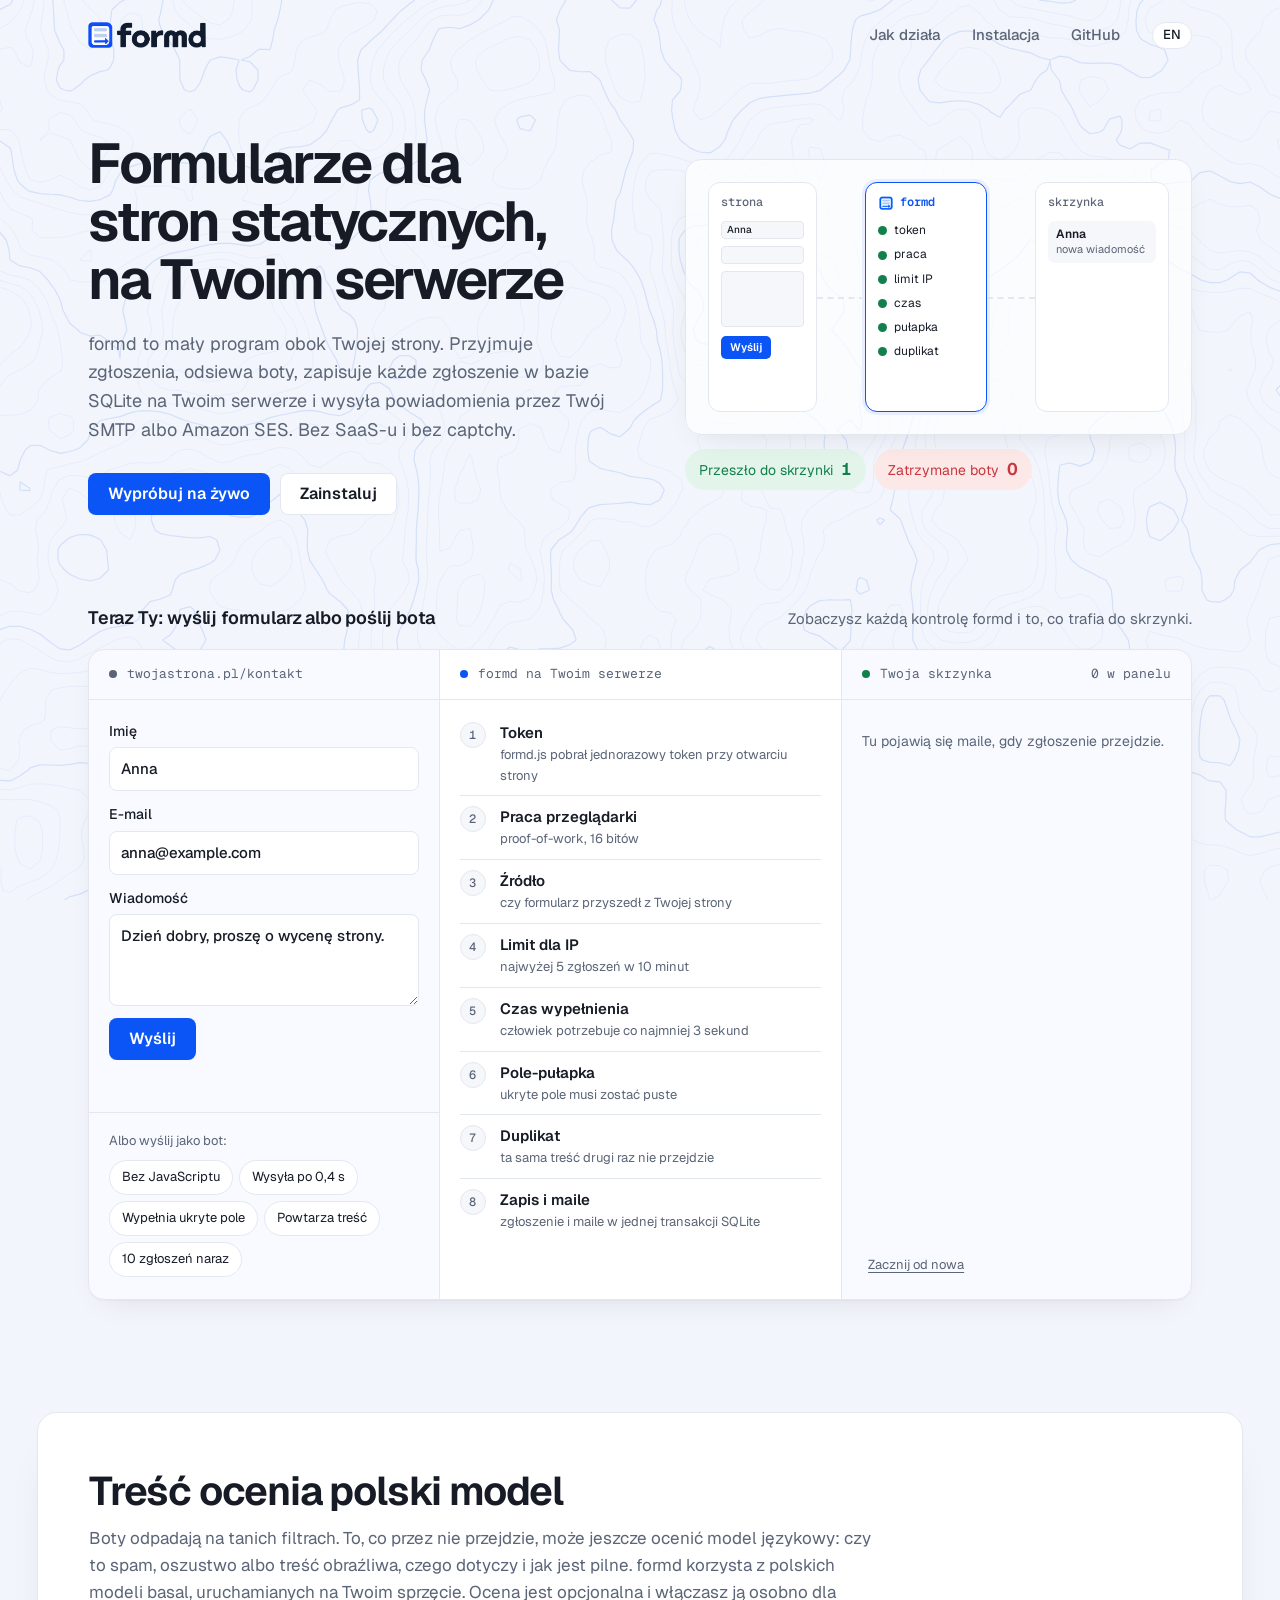
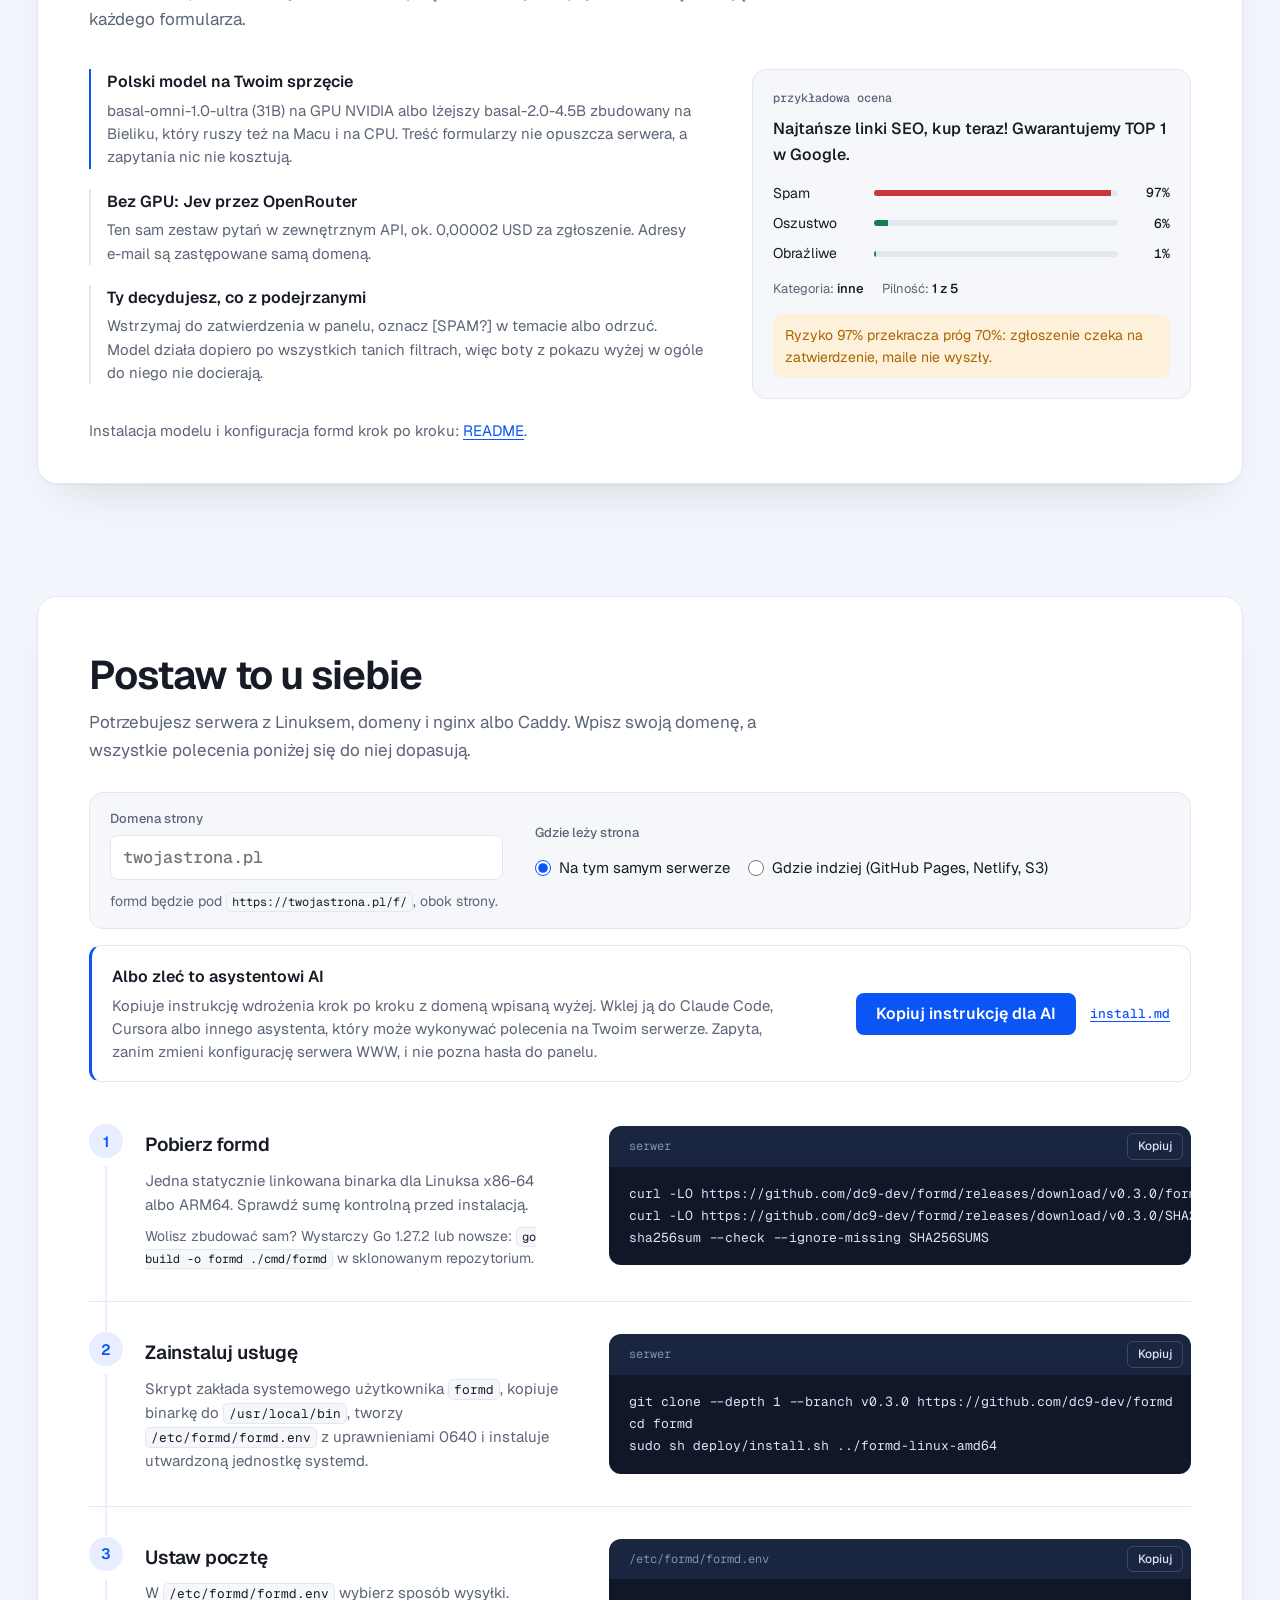
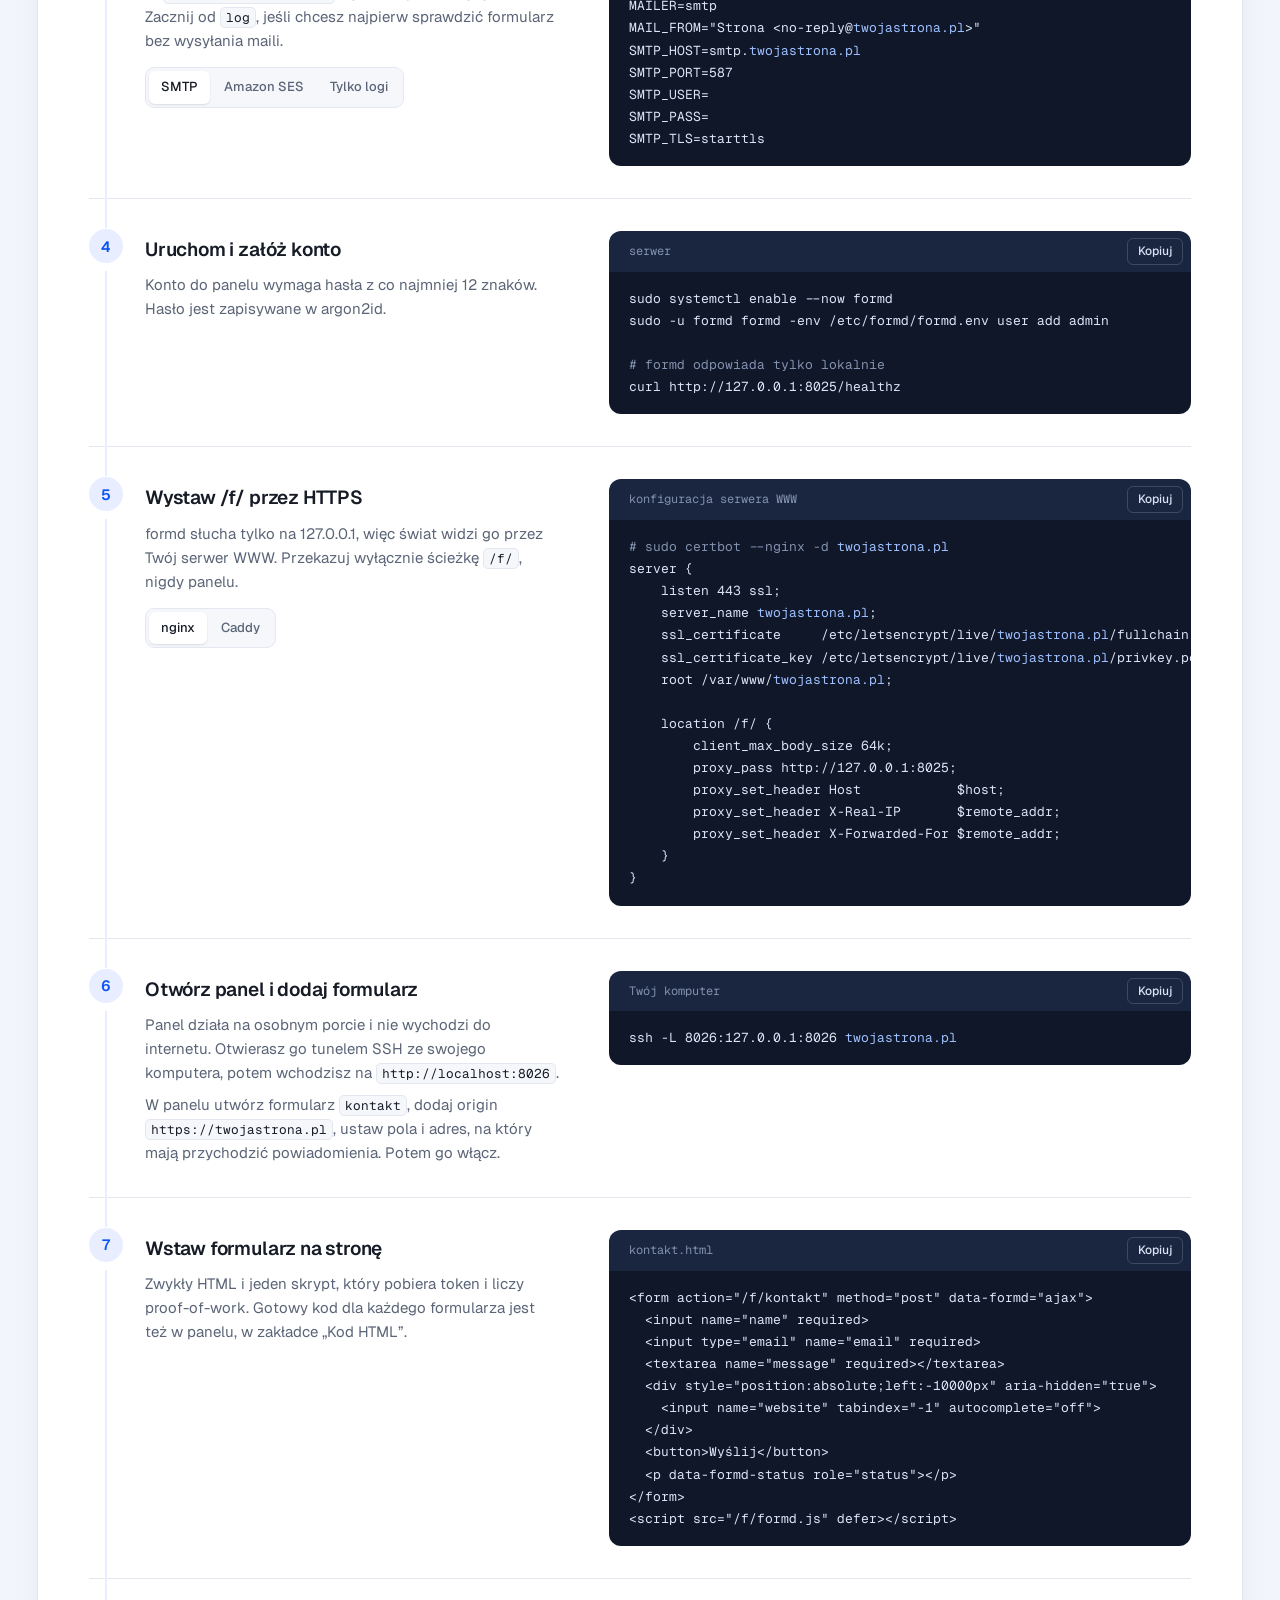
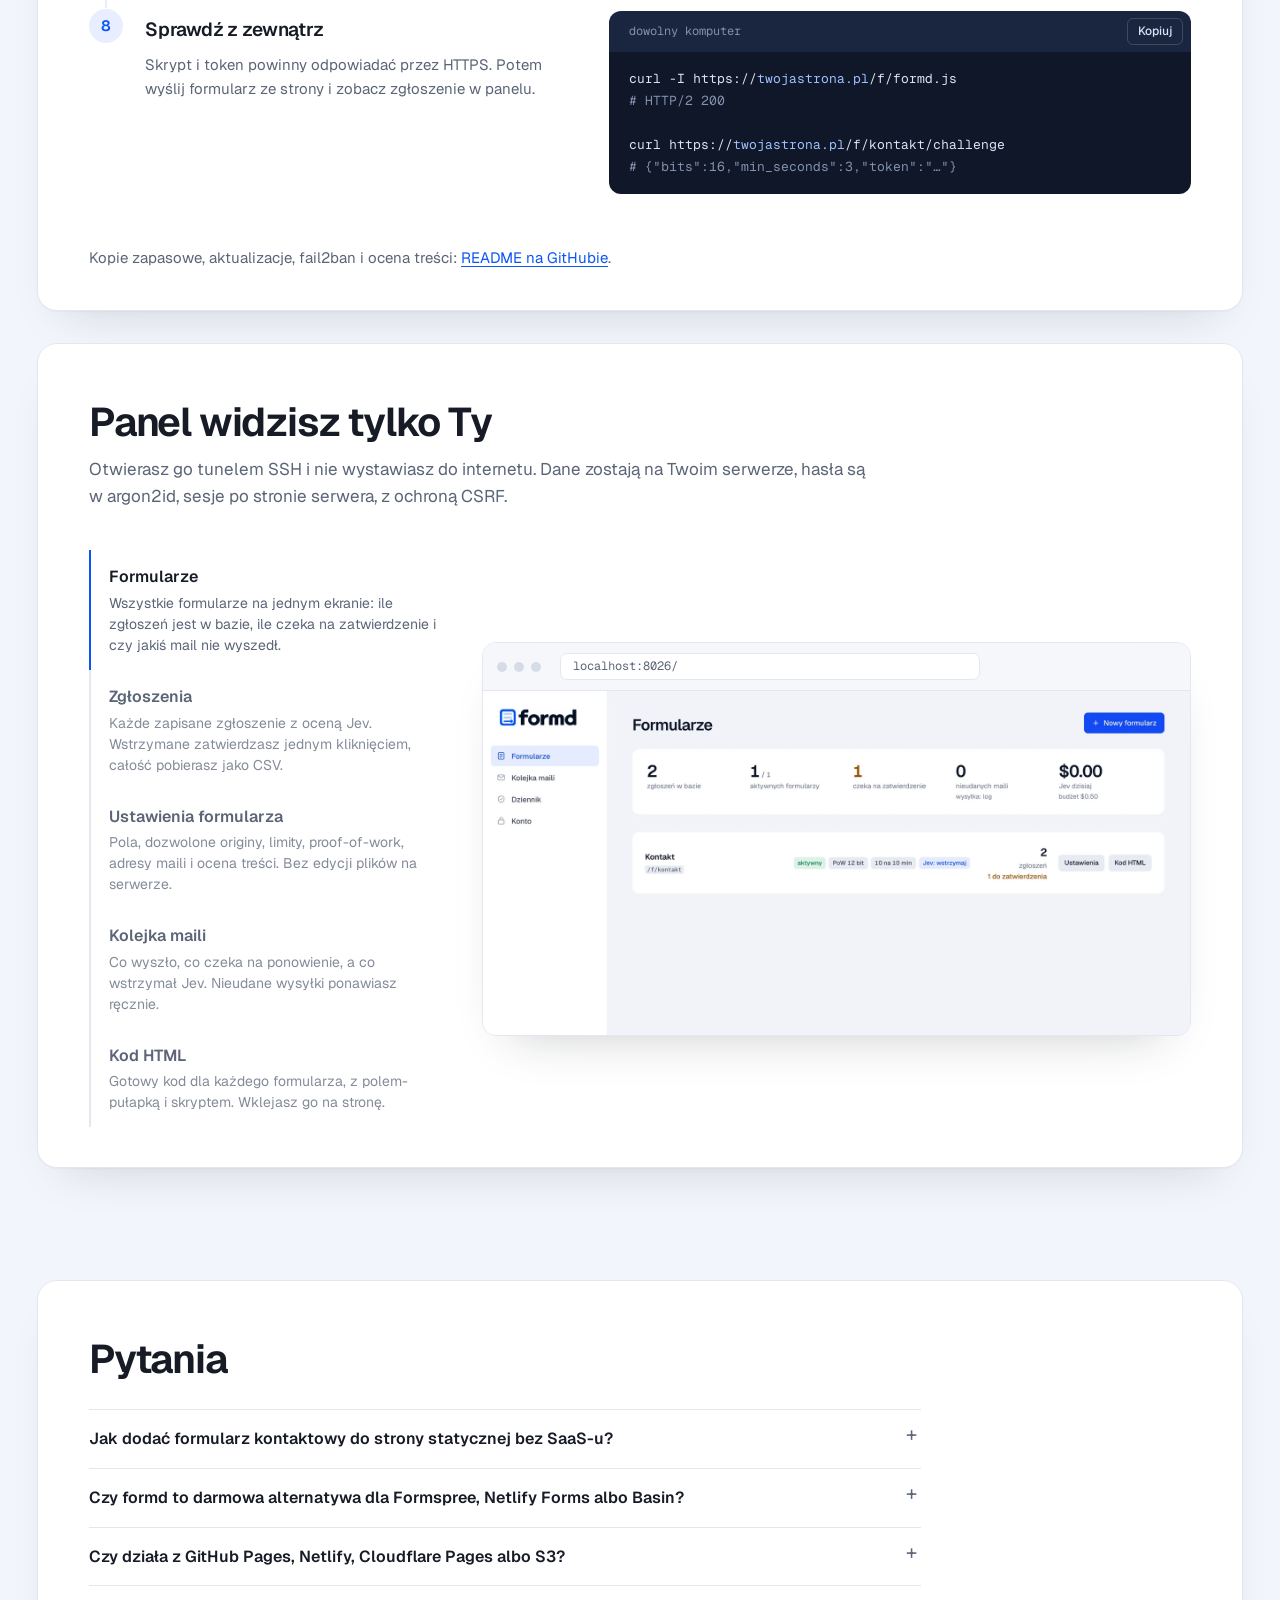
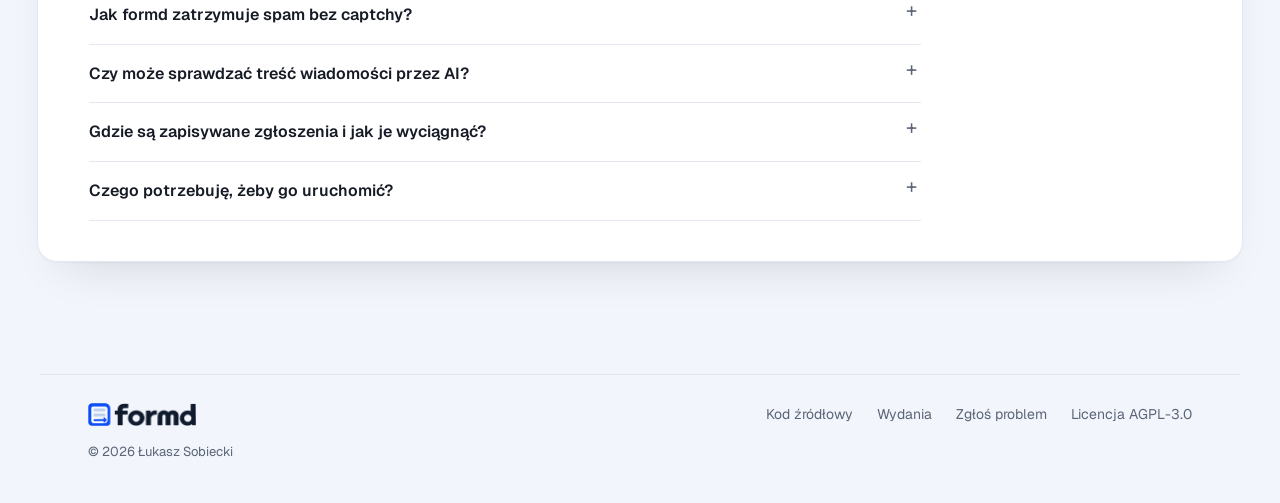
==== commit 6613568c: "Add deployment instructions for AI assistants docs/install.md walks an assistant through a deploymen" ====
--- a/docs/pl/index.html
+++ b/docs/pl/index.html
@@ -273,6 +273,12 @@
     <p class="setup-note" data-variant="other" hidden>formd stanie na subdomenie <code>https://<span data-h>forms.twojastrona.pl</span>/f/</code>. Dodaj dla niej rekord DNS A wskazujący na ten serwer.</p>
   </form>
 
+  <div class="ai-help">
+    <div class="ai-text"><b>Albo zleć to asystentowi AI</b><span>Kopiuje instrukcję wdrożenia krok po kroku z domeną wpisaną wyżej. Wklej ją do Claude Code, Cursora albo innego asystenta, który może wykonywać polecenia na Twoim serwerze. Zapyta, zanim zmieni konfigurację serwera WWW, i nie pozna hasła do panelu.</span></div>
+    <div class="ai-actions"><button type="button" class="btn" data-ai-copy data-src="../install.md">Kopiuj instrukcję dla AI</button><a href="../install.md">install.md</a></div>
+    <p class="ai-status" data-ai-status role="status"></p>
+  </div>
+
   <ol class="guide">
     <li class="g-step">
       <div class="g-text">
--- a/docs/site.css
+++ b/docs/site.css
@@ -298,6 +298,15 @@
 .seg button { border: 0; background: transparent; padding: 6px 12px; border-radius: 6px; font-size: 0.8125rem; font-weight: 500; color: var(--muted); cursor: pointer; }
 .seg button[aria-selected=true] { background: var(--bg); color: var(--ink); box-shadow: 0 1px 2px rgba(22, 27, 38, .12); }
 .more { margin-top: 20px; color: var(--muted); font-size: 0.9375rem; }
+.ai-help { margin-top: 16px; display: grid; grid-template-columns: minmax(0, 1fr) auto; gap: 8px 24px; align-items: center; padding: 18px 20px; border: 1px solid var(--line); border-left: 3px solid var(--blue); border-radius: 12px; background: var(--bg); }
+.ai-text { display: grid; gap: 4px; }
+.ai-text b { font-weight: 600; }
+.ai-text span { color: var(--muted); font-size: 0.9375rem; line-height: 1.55; max-width: 46em; }
+.ai-actions { display: flex; align-items: center; gap: 14px; }
+.ai-actions a { font: 500 0.8125rem var(--mono); }
+.ai-status { grid-column: 1 / -1; min-height: 0; font-size: 0.875rem; color: var(--green); }
+.ai-status:empty { display: none; }
+@media (max-width: 760px) { .ai-help { grid-template-columns: minmax(0, 1fr); } }
 @media (max-width: 900px) {
   .g-step { grid-template-columns: minmax(0, 1fr); padding-left: 48px; }
 }
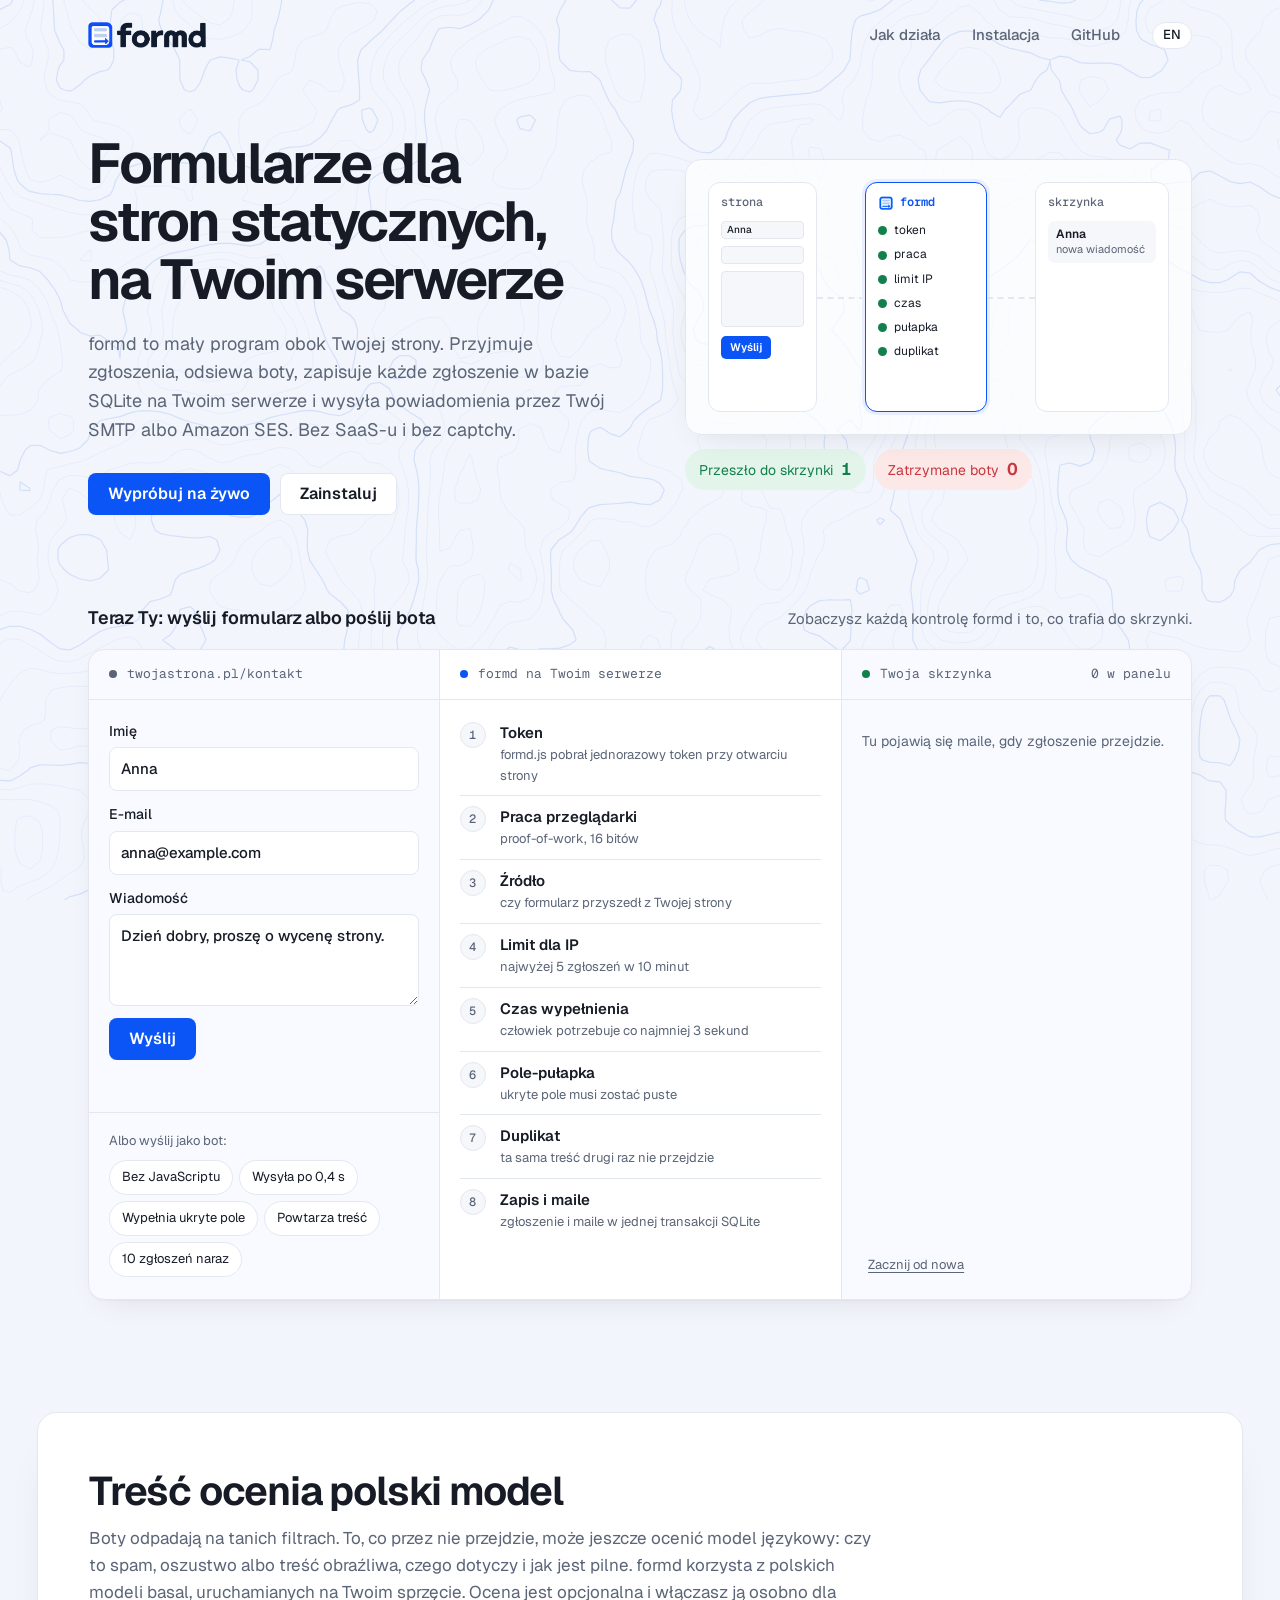
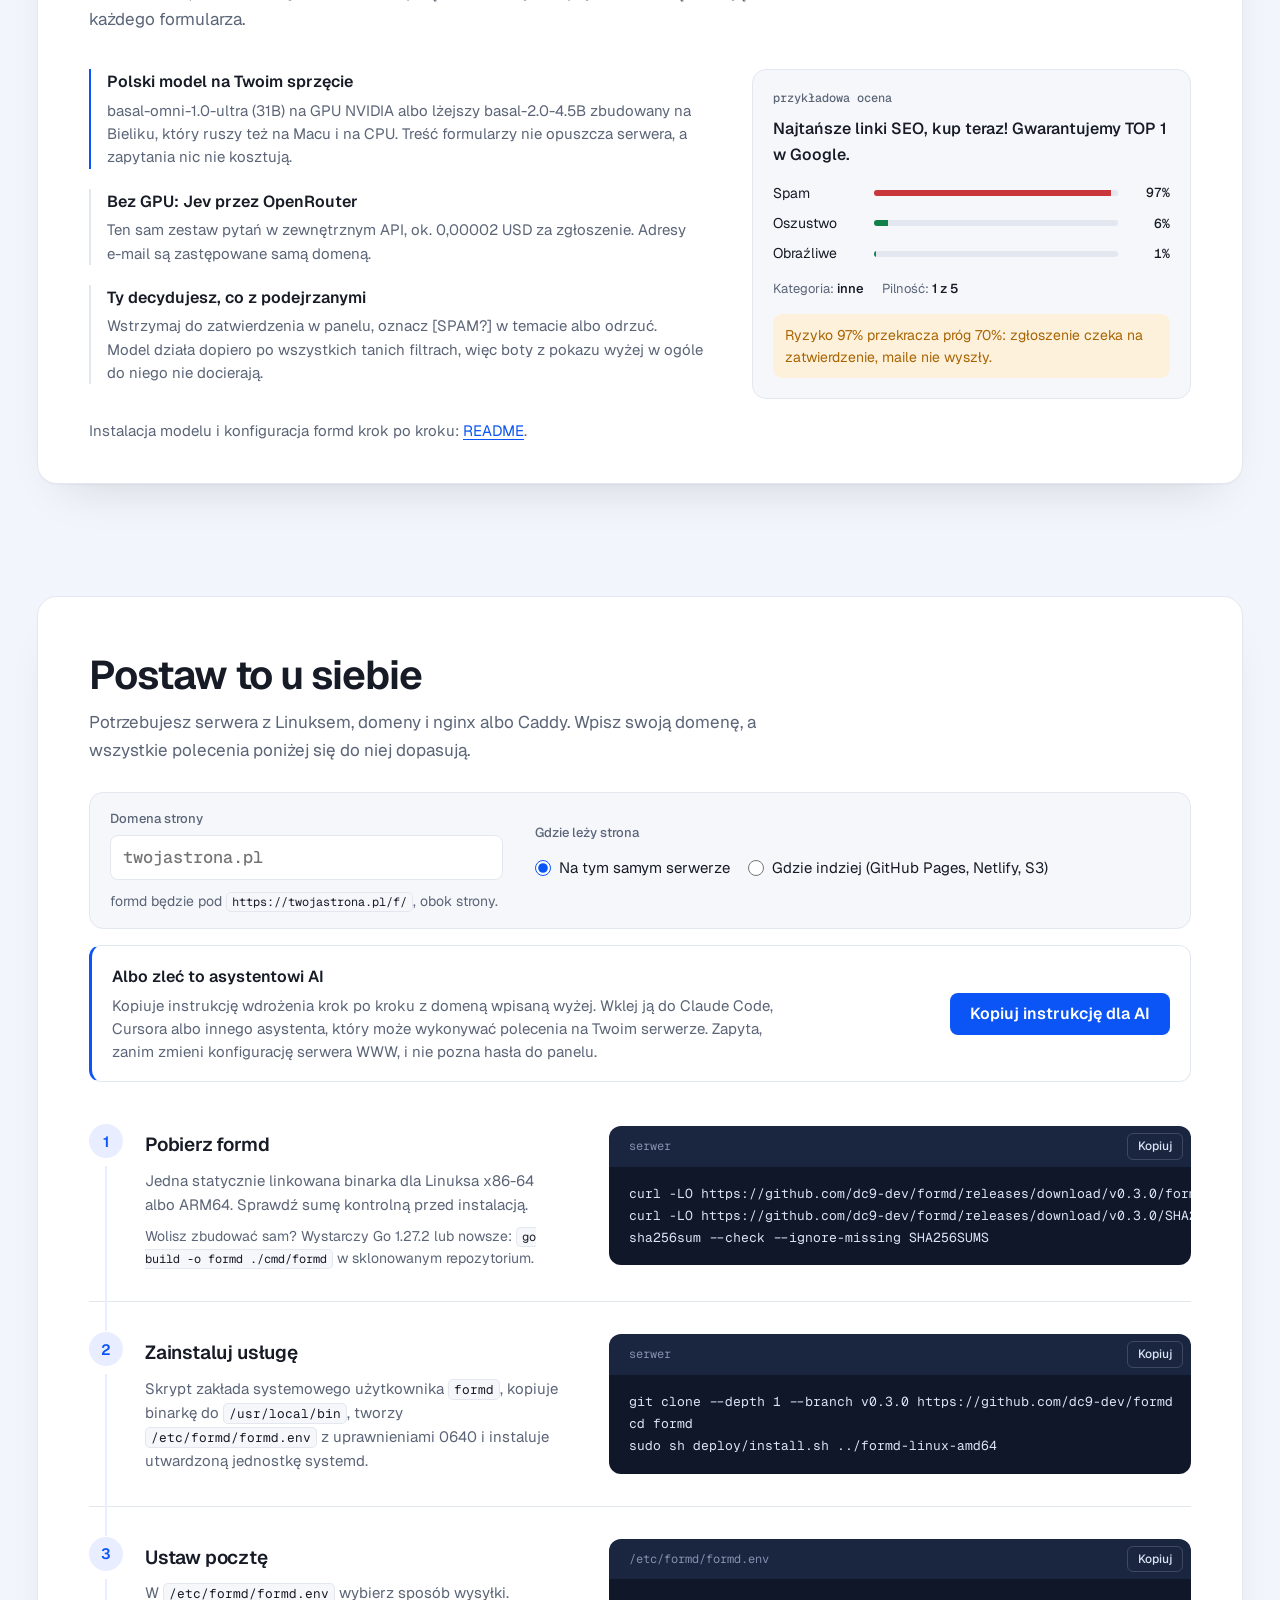
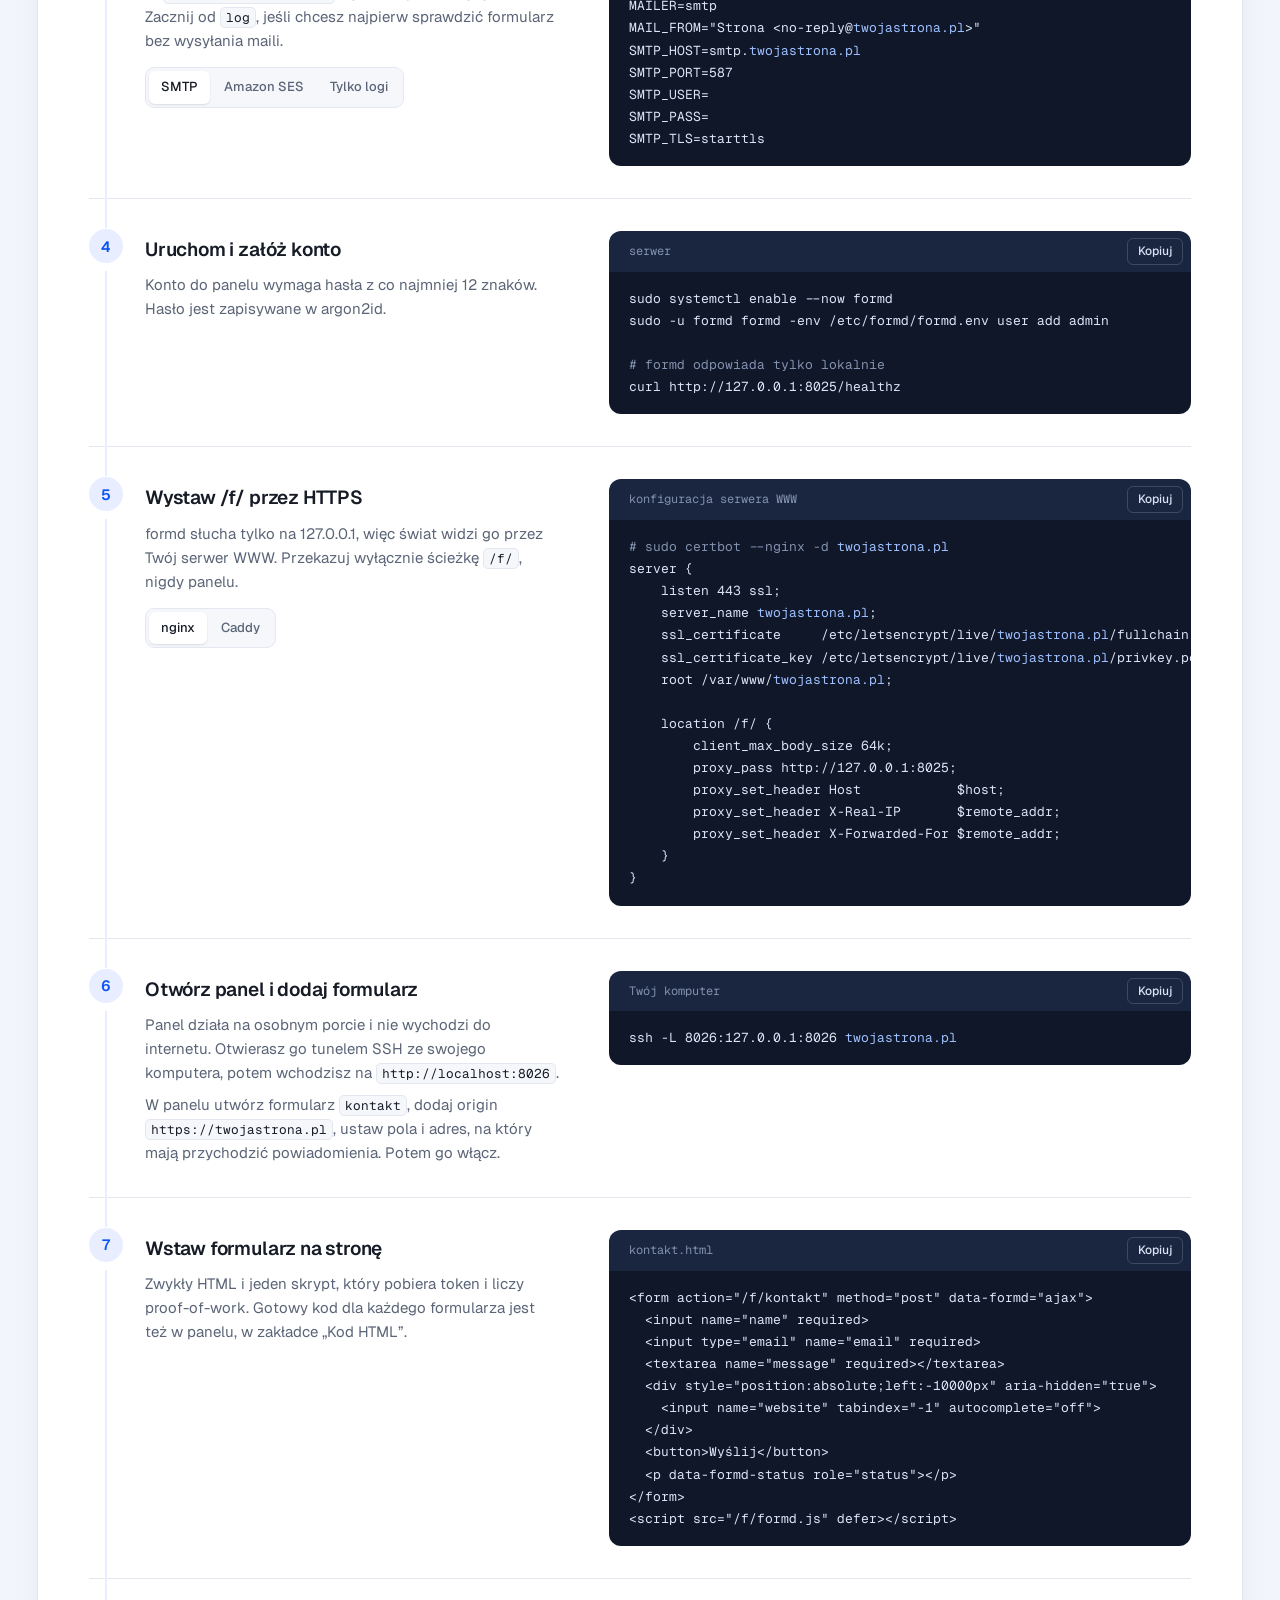
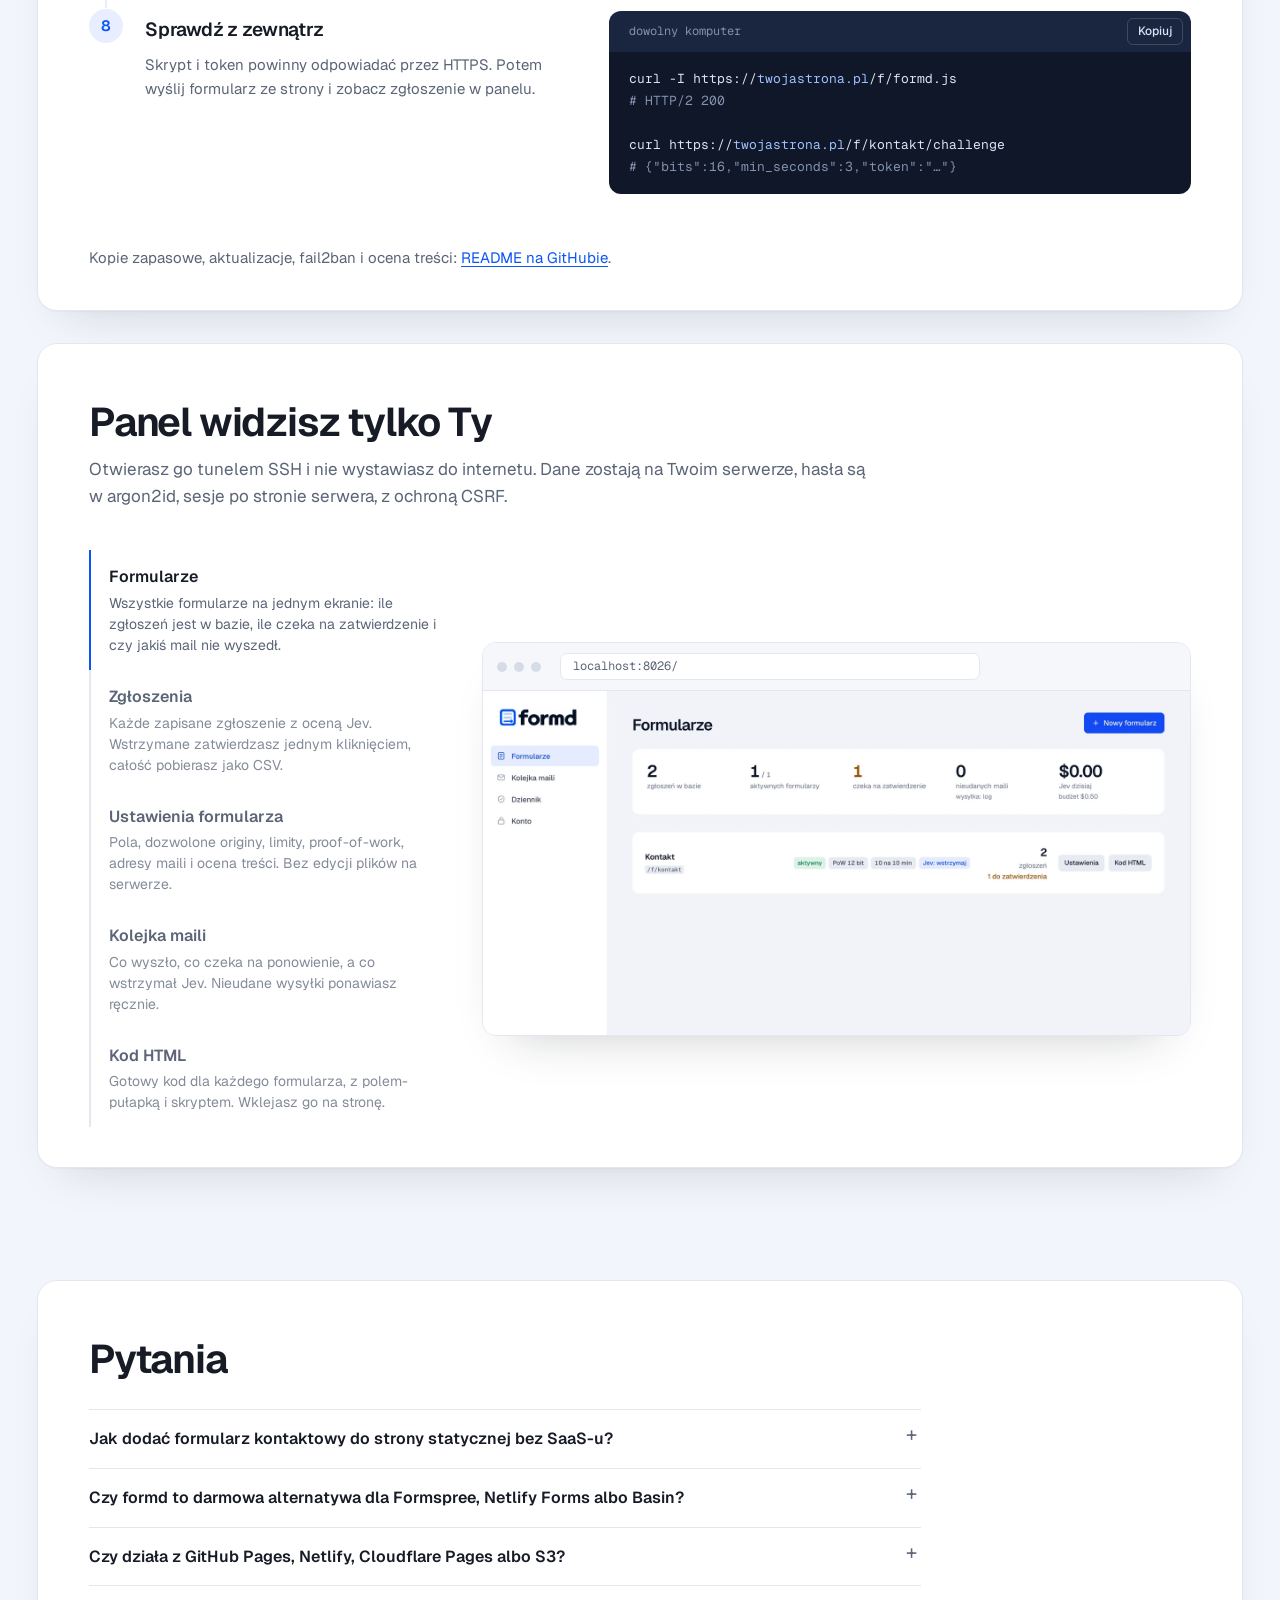
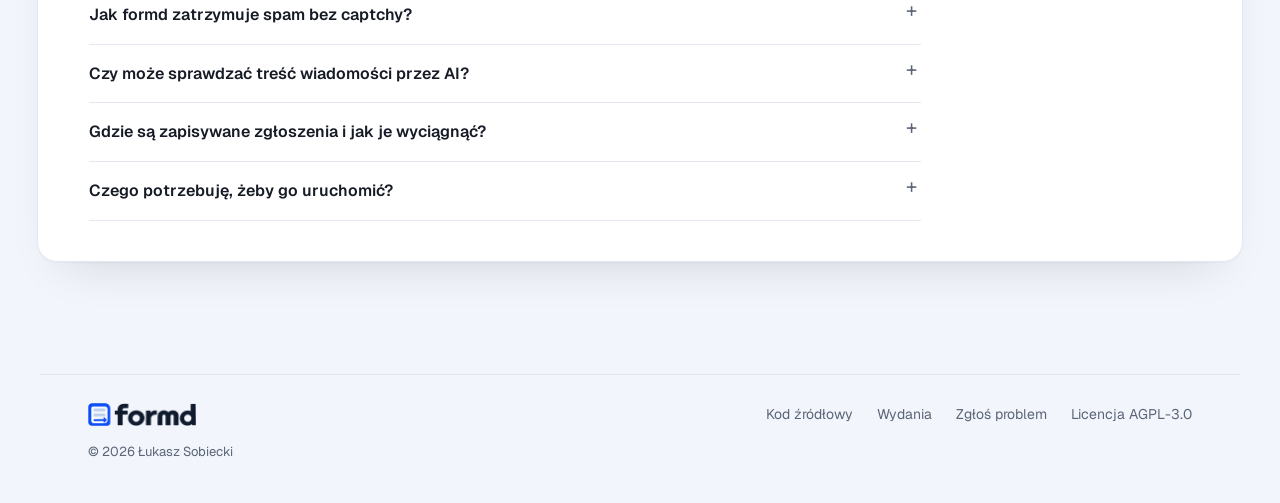
==== commit b5af6b2e: "Drop the visible install.md link next to the AI button Co-Authored-By: Claude Opus 5.5 (1M context) " ====
--- a/docs/pl/index.html
+++ b/docs/pl/index.html
@@ -275,7 +275,7 @@
 
   <div class="ai-help">
     <div class="ai-text"><b>Albo zleć to asystentowi AI</b><span>Kopiuje instrukcję wdrożenia krok po kroku z domeną wpisaną wyżej. Wklej ją do Claude Code, Cursora albo innego asystenta, który może wykonywać polecenia na Twoim serwerze. Zapyta, zanim zmieni konfigurację serwera WWW, i nie pozna hasła do panelu.</span></div>
-    <div class="ai-actions"><button type="button" class="btn" data-ai-copy data-src="../install.md">Kopiuj instrukcję dla AI</button><a href="../install.md">install.md</a></div>
+    <div class="ai-actions"><button type="button" class="btn" data-ai-copy data-src="../install.md">Kopiuj instrukcję dla AI</button></div>
     <p class="ai-status" data-ai-status role="status"></p>
   </div>
 
--- a/docs/site.css
+++ b/docs/site.css
@@ -303,7 +303,6 @@
 .ai-text b { font-weight: 600; }
 .ai-text span { color: var(--muted); font-size: 0.9375rem; line-height: 1.55; max-width: 46em; }
 .ai-actions { display: flex; align-items: center; gap: 14px; }
-.ai-actions a { font: 500 0.8125rem var(--mono); }
 .ai-status { grid-column: 1 / -1; min-height: 0; font-size: 0.875rem; color: var(--green); }
 .ai-status:empty { display: none; }
 @media (max-width: 760px) { .ai-help { grid-template-columns: minmax(0, 1fr); } }
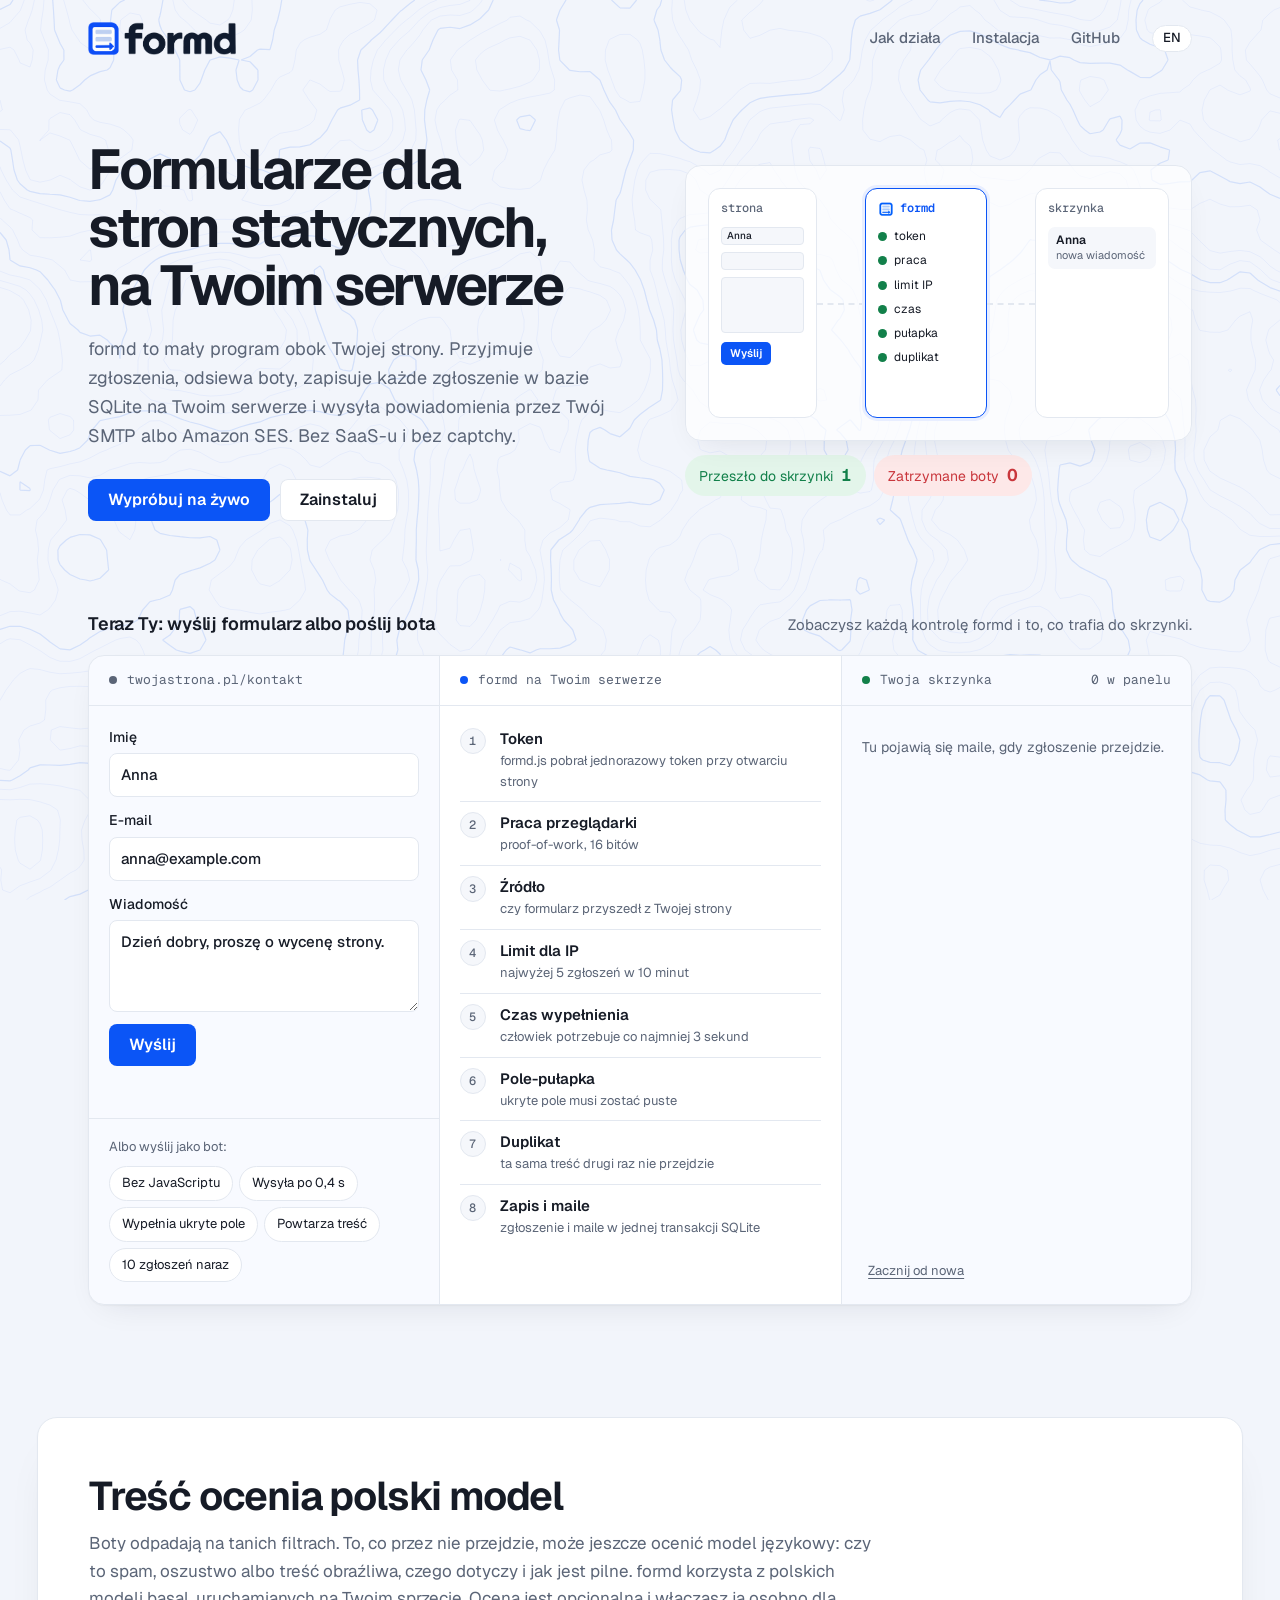
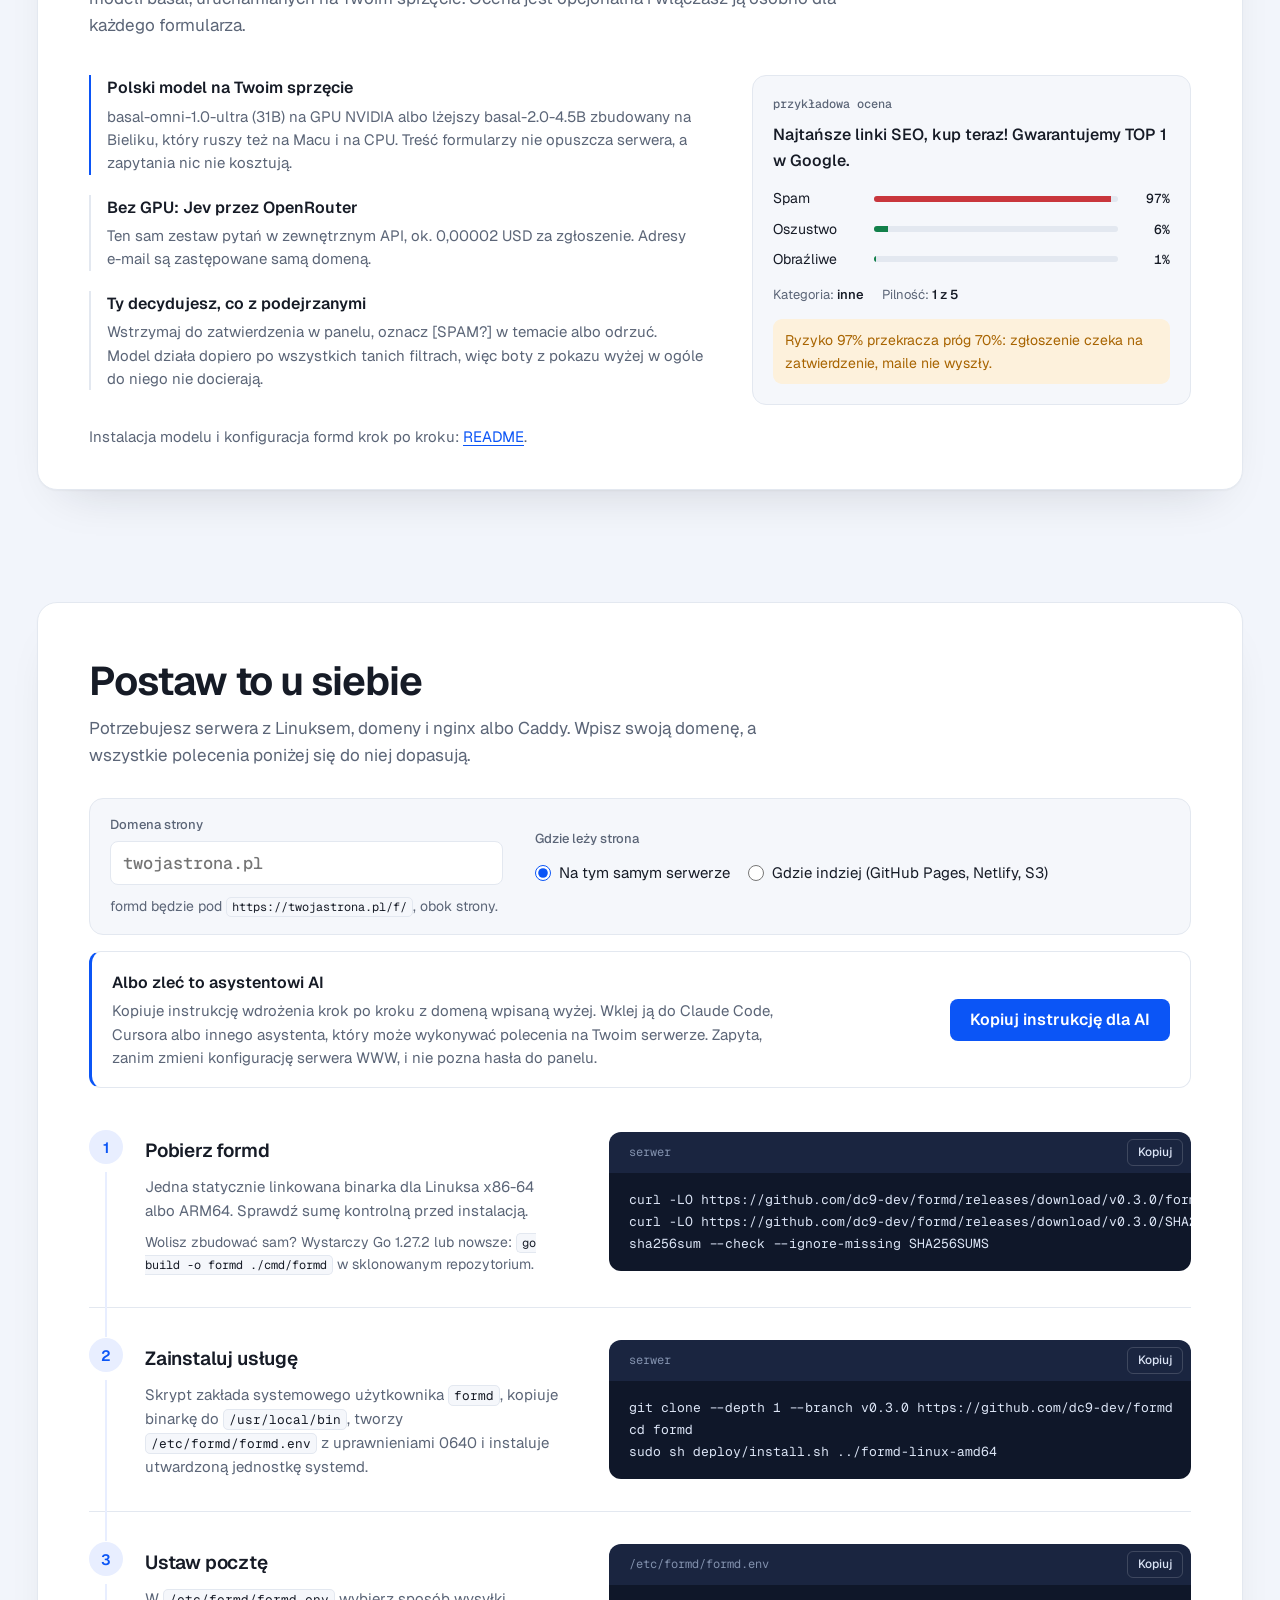
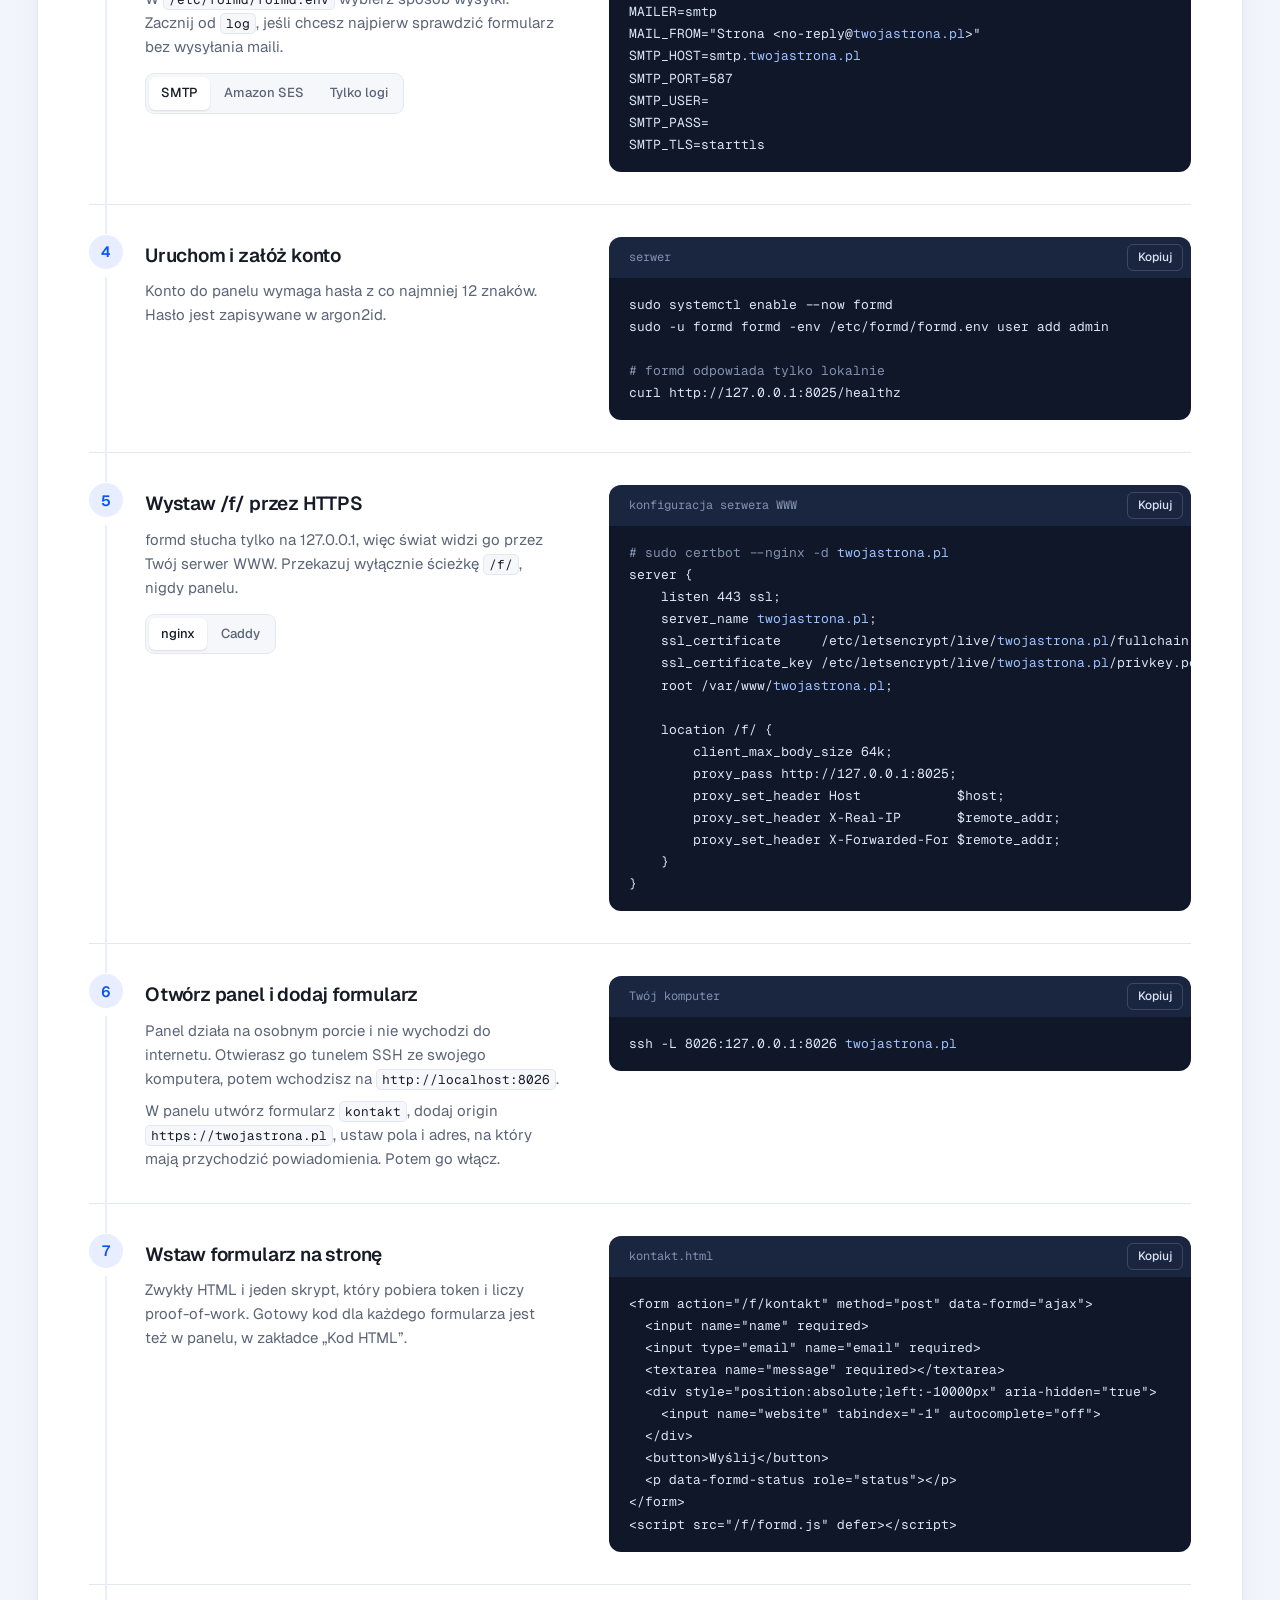
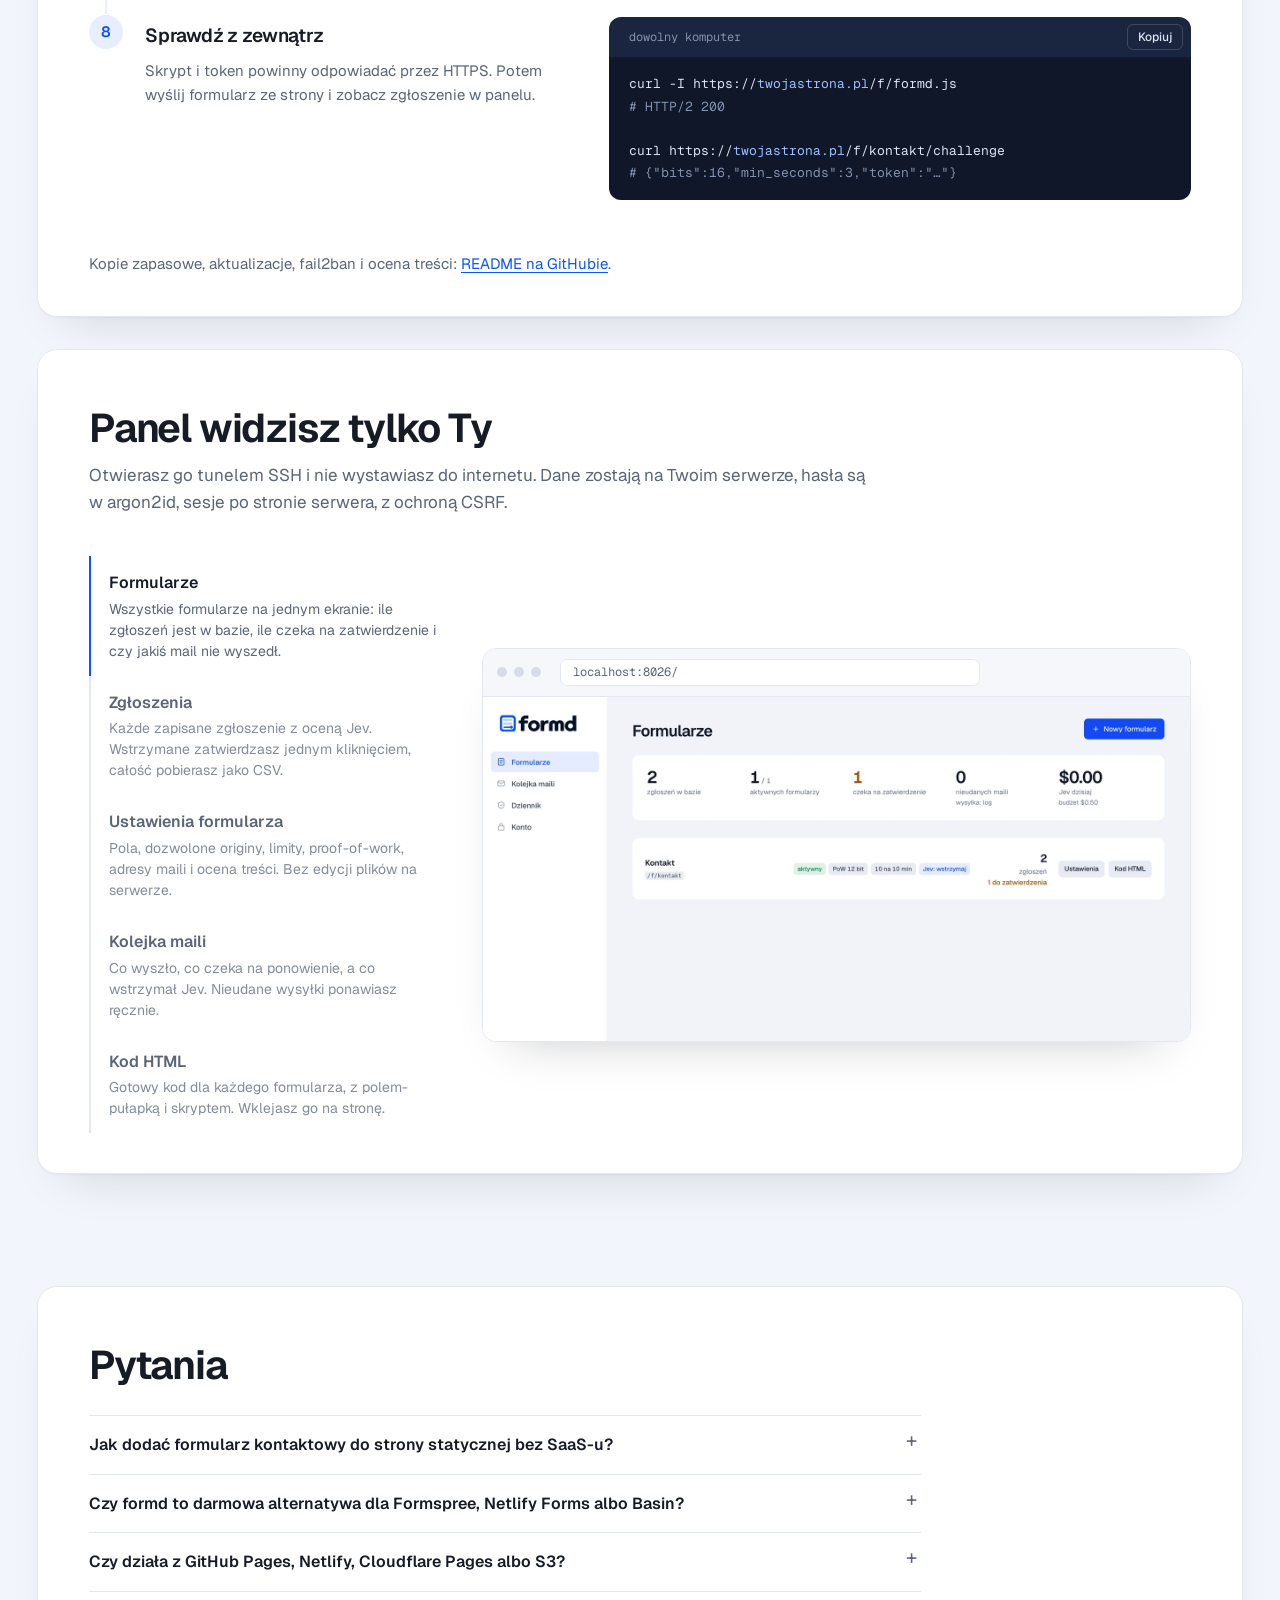
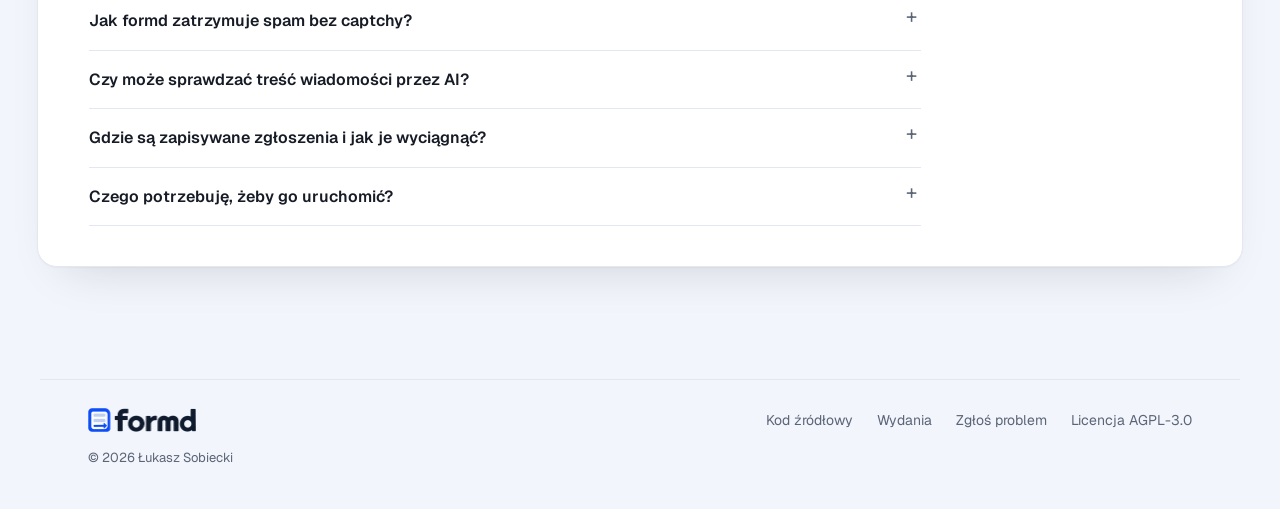
==== commit 605b434d: "Make the header logo a quarter larger Co-Authored-By: Claude Opus 5.5 (1M context) <noreply@anthropi" ====
--- a/docs/pl/index.html
+++ b/docs/pl/index.html
@@ -123,7 +123,7 @@
 <a class="skip" href="#demo">Przejdź do pokazu</a>
 
 <nav class="nav" aria-label="Główna">
-  <a class="logo" href="./"><img src="../assets/formd-logo-2x.png" alt="formd" width="118" height="26"></a>
+  <a class="logo" href="./"><img src="../assets/formd-logo-2x.png" alt="formd" width="148" height="33"></a>
   <div class="nav-links">
     <a href="#demo">Jak działa</a>
     <a href="#install">Instalacja</a>
